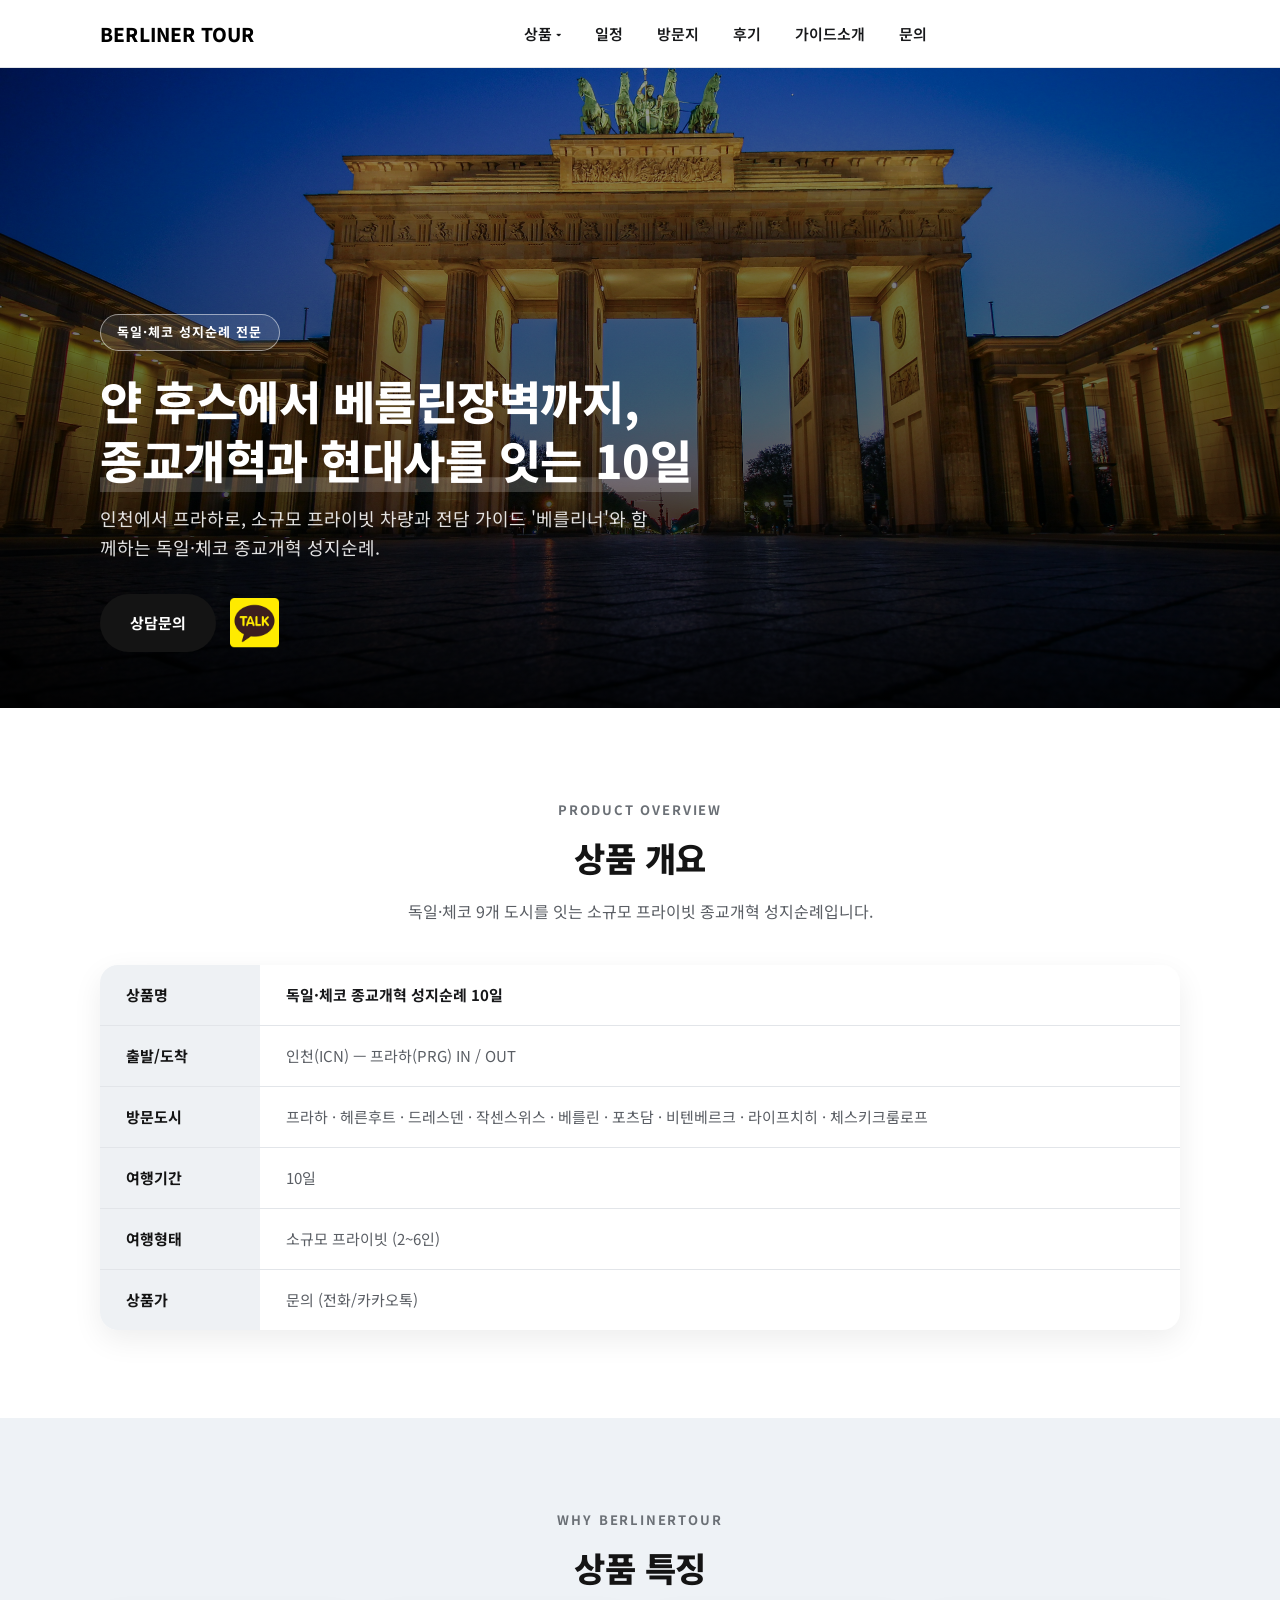
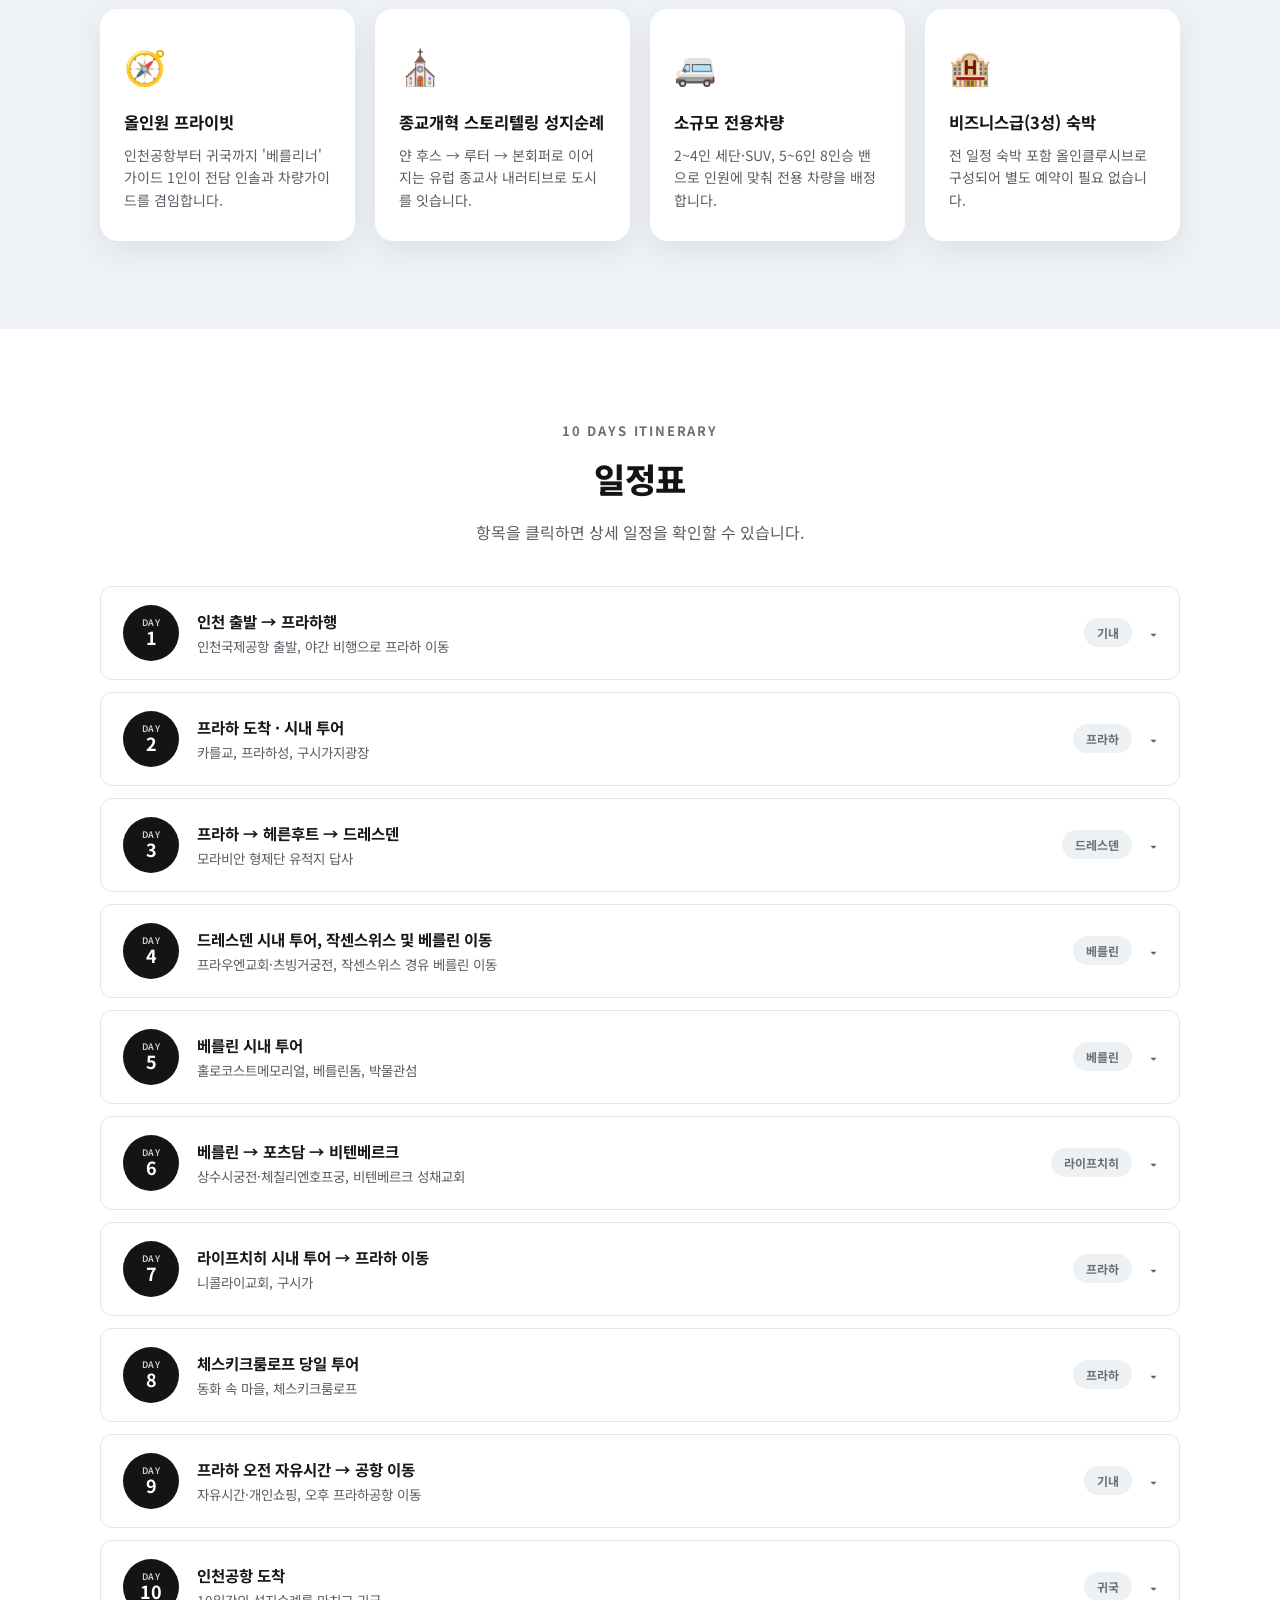
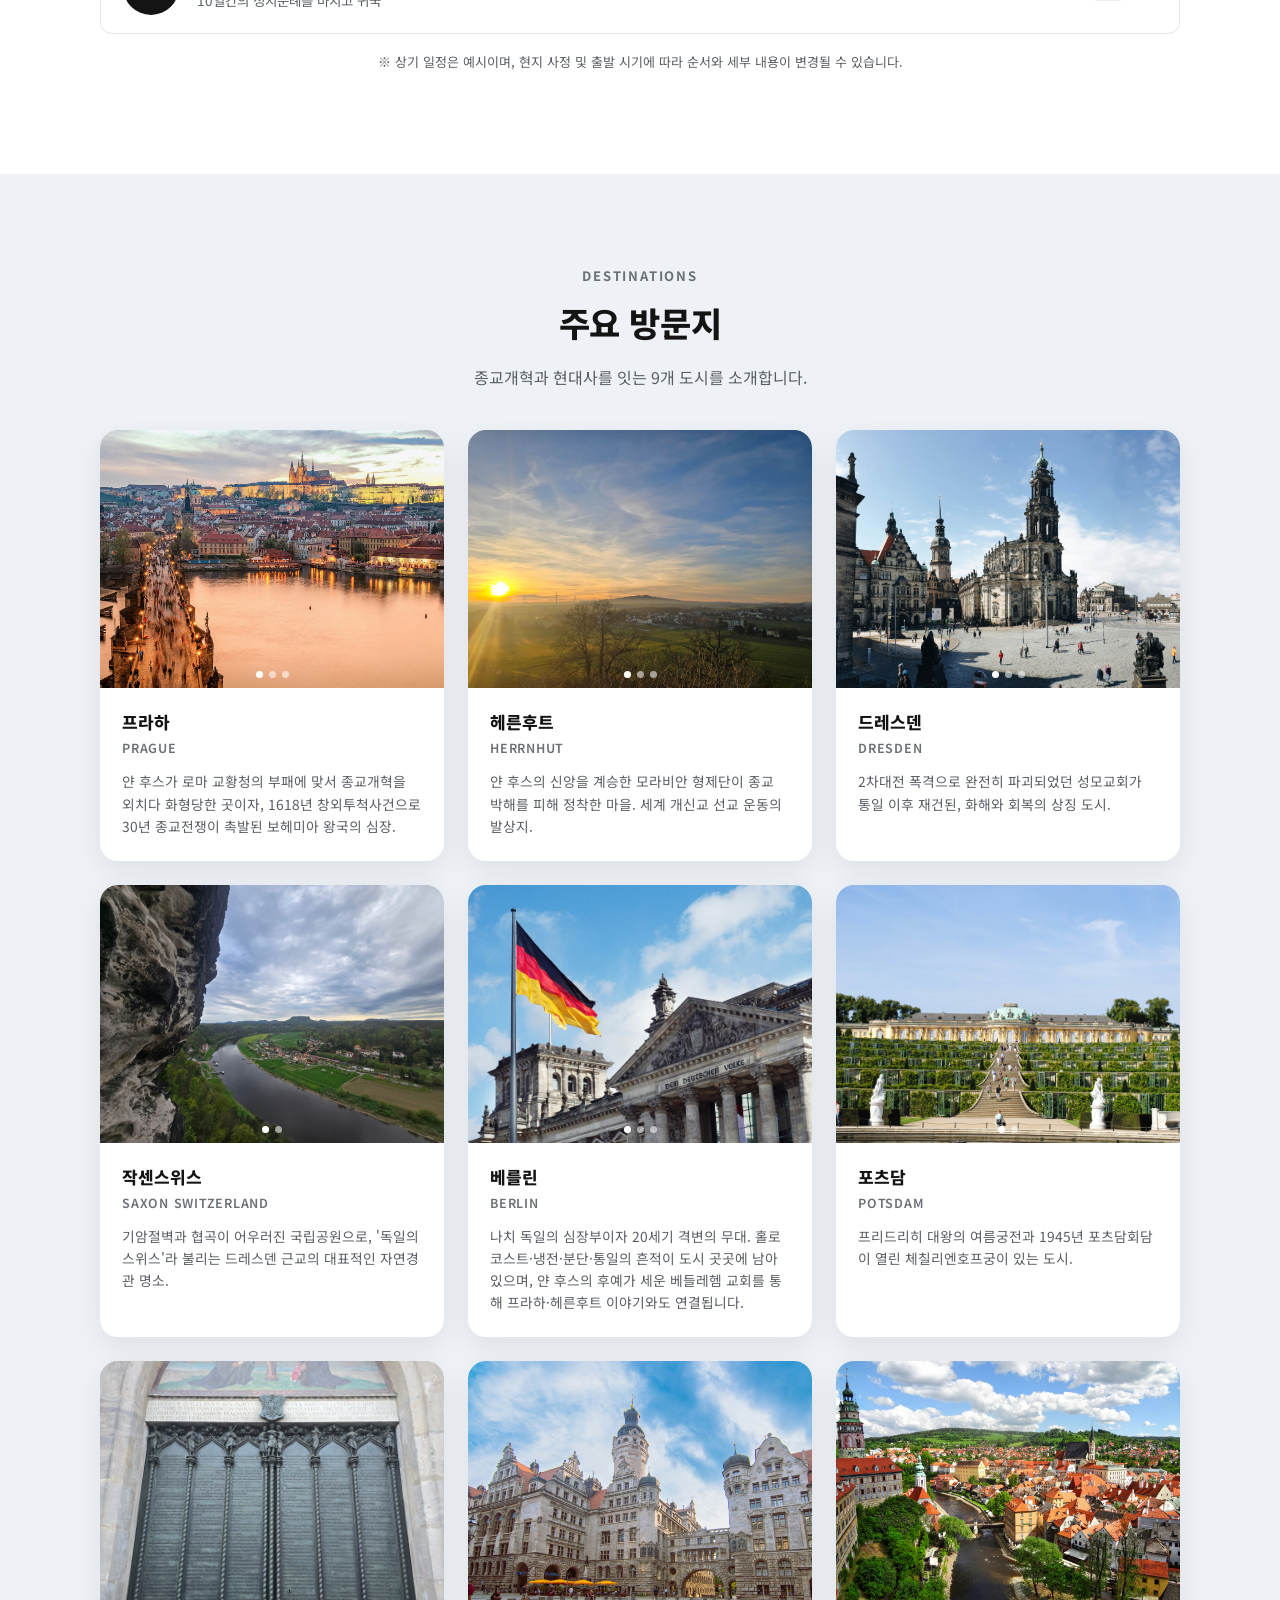
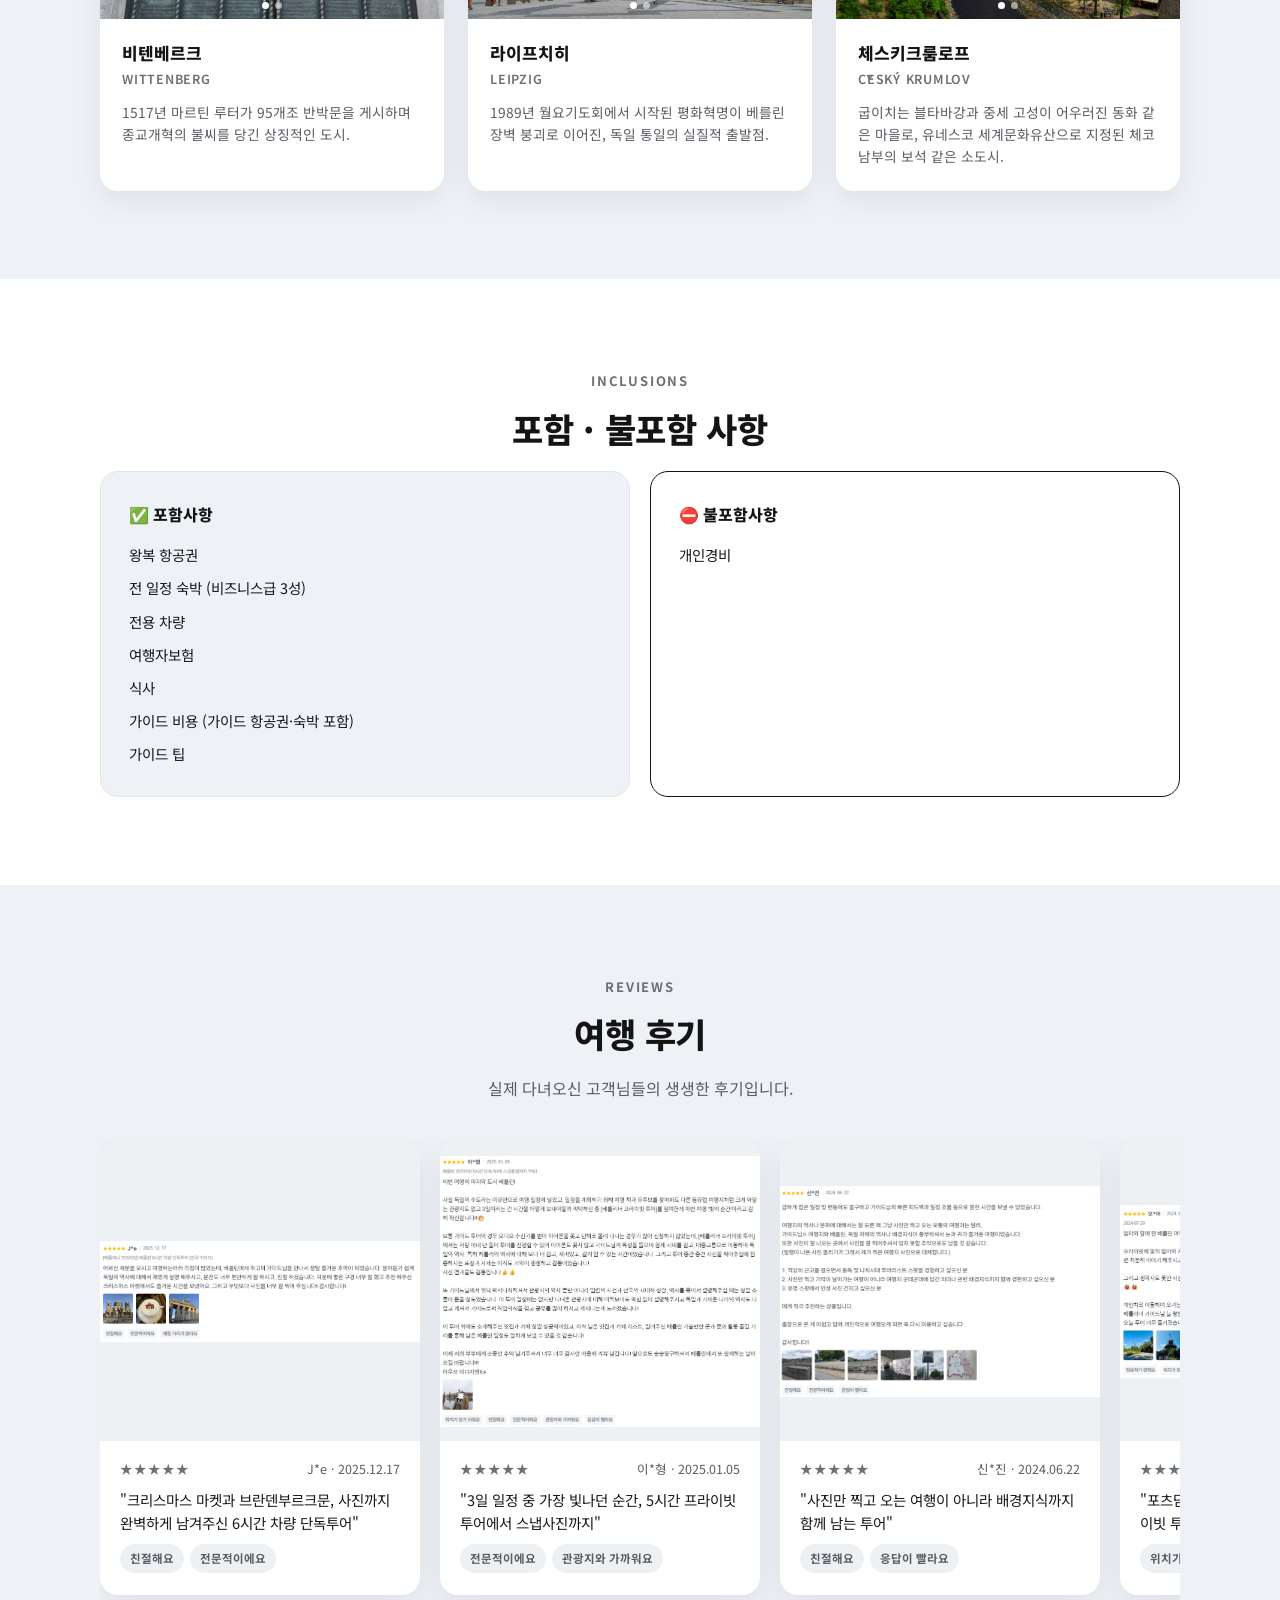
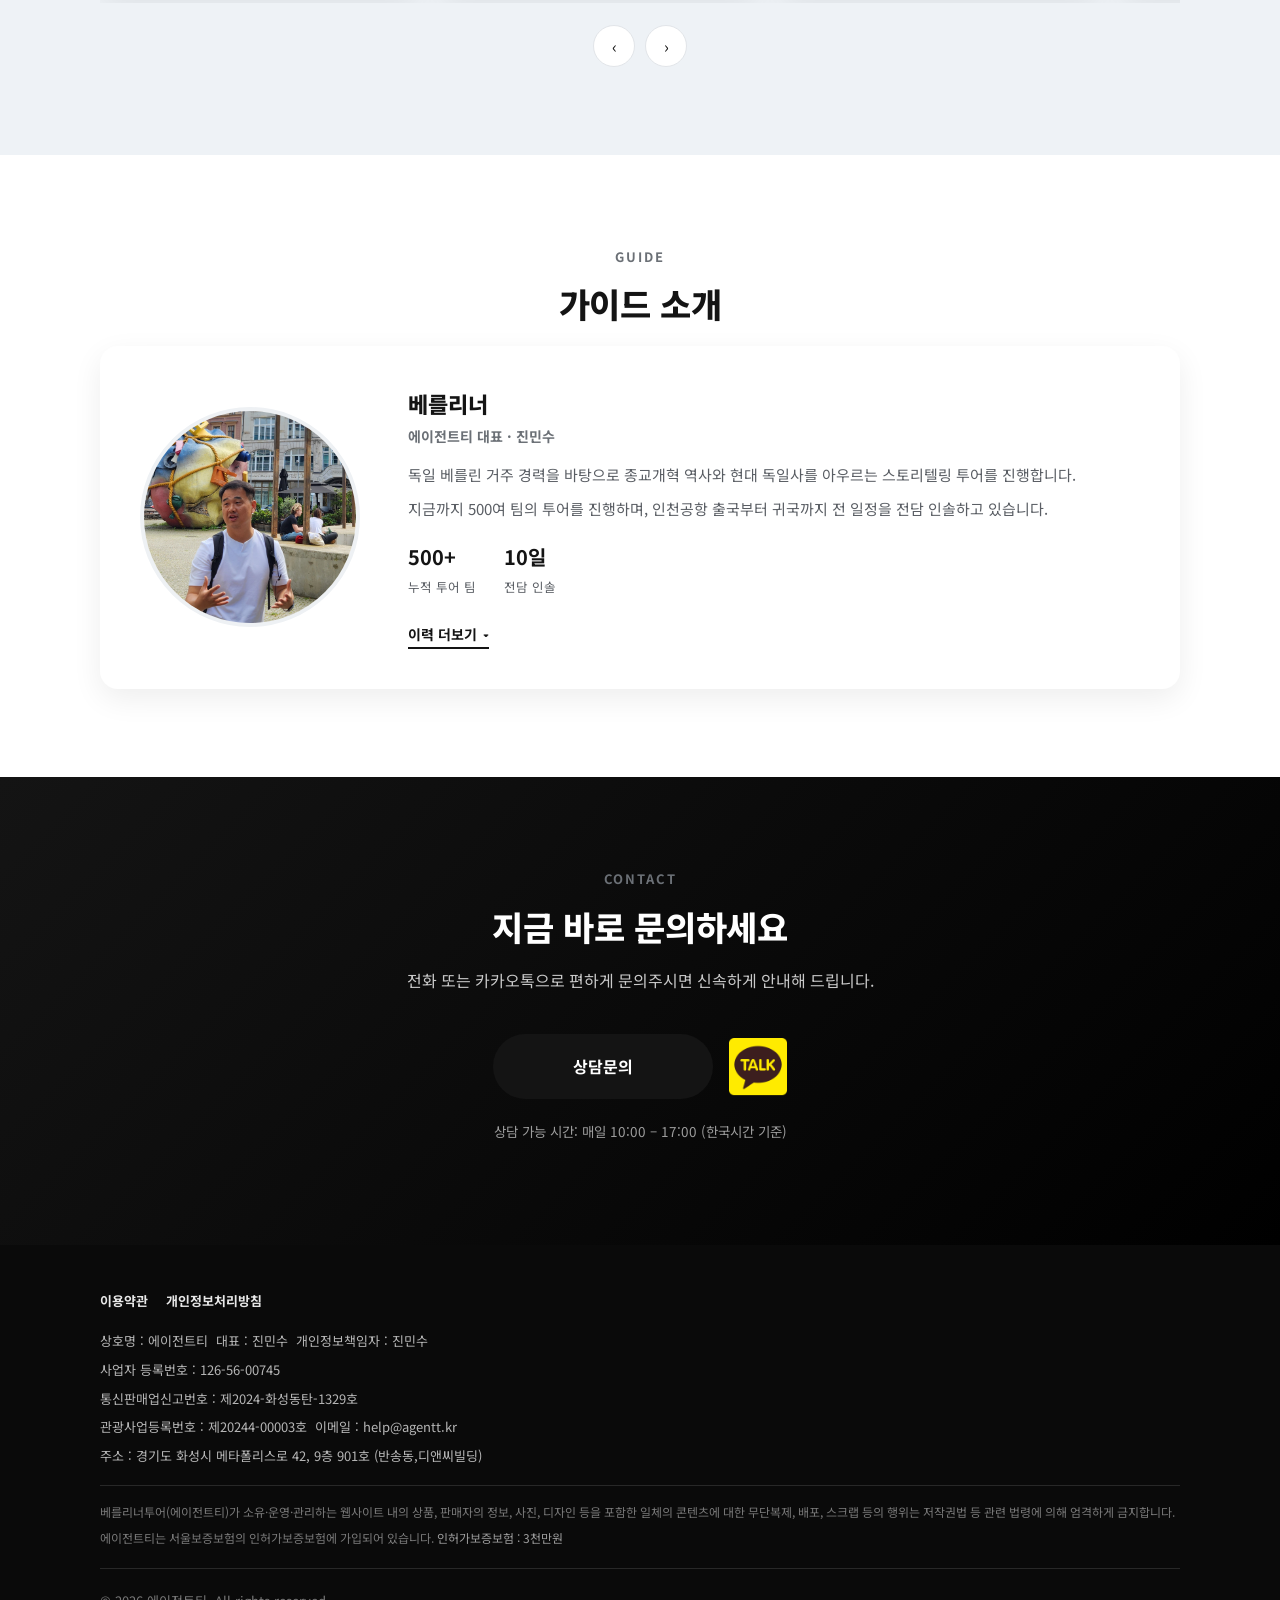
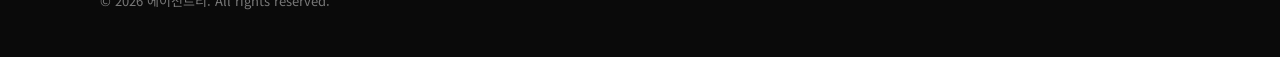
==== products/germany-czech/index.html @ 4fa42f36 "포함/불포함사항, 이력 더보기 목록의 '—' 기호 제거 리스트 항목 앞에 붙던 대시(—) 마커를 삭제해 더 깔끔하게 정리. CSS 캐시버스팅 버전도 갱신.  Co-Authored-" ====
<!DOCTYPE html>
<html lang="ko">
<head>
<meta charset="UTF-8">
<meta name="viewport" content="width=device-width, initial-scale=1.0">
<title>베를리너투어 | 독일·체코 종교개혁 성지순례 10일</title>
<meta name="description" content="얀 후스에서 베를린장벽까지, 종교개혁과 현대사를 잇는 10일. 프라하·헤른후트·드레스덴·베를린·포츠담·비텐베르크·라이프치히를 도는 소규모 프라이빗 성지순례, 베를리너투어.">
<link rel="canonical" href="https://berlinertour.pages.dev/products/germany-czech/">

<meta property="og:type" content="website">
<meta property="og:title" content="베를리너투어 | 독일·체코 종교개혁 성지순례 10일">
<meta property="og:description" content="얀 후스에서 베를린장벽까지, 종교개혁과 현대사를 잇는 10일. 소규모 프라이빗 성지순례 베를리너투어.">
<meta property="og:image" content="/images/og-image.jpg">
<meta property="og:locale" content="ko_KR">

<link rel="preconnect" href="https://fonts.googleapis.com">
<link rel="preconnect" href="https://fonts.gstatic.com" crossorigin>
<link href="https://fonts.googleapis.com/css2?family=Noto+Sans+KR:wght@400;500;600;700;800&display=swap" rel="stylesheet">
<link rel="stylesheet" href="/assets/css/style.css?v=202609140514">
</head>
<body>

<!-- ============================== HEADER / GNB ============================== -->
<header class="site-header">
  <nav class="nav">
    <a href="#top" class="nav-logo">BERLINER TOUR</a>

    <ul class="nav-menu">
      <li class="nav-item has-dropdown">
        <a href="#overview" class="nav-link nav-link--dropdown">상품 <span class="caret">▾</span></a>
        <ul class="nav-dropdown" data-products-dropdown>
          <li>
            <a href="/products/germany-czech/" class="nav-dropdown-link">
              <span>독일·체코 성지순례</span><span class="status">판매중</span>
            </a>
          </li>
        </ul>
      </li>
      <li class="nav-item"><a href="#itinerary" class="nav-link">일정</a></li>
      <li class="nav-item"><a href="#destinations" class="nav-link">방문지</a></li>
      <li class="nav-item"><a href="#reviews" class="nav-link">후기</a></li>
      <li class="nav-item"><a href="#guide" class="nav-link">가이드소개</a></li>
      <li class="nav-item"><a href="#contact" class="nav-link">문의</a></li>
    </ul>

    <button class="nav-toggle" aria-label="메뉴 열기" aria-expanded="false">
      <span></span><span></span><span></span>
    </button>
  </nav>
</header>

<!-- ============================== HERO ============================== -->
<section class="hero" id="top">
  <div class="hero-slides">
    <div class="hero-slide is-active" style="background-image:url('/images/hero/1.jpg')"></div>
    <div class="hero-slide" style="background-image:url('/images/hero/2.jpg')"></div>
  </div>
  <div class="hero-content">
    <span class="hero-badge">독일·체코 성지순례 전문</span>
    <h1 class="hero-title">얀 후스에서 베를린장벽까지,<br><em>종교개혁과 현대사를 잇는 10일</em></h1>
    <p class="hero-sub">인천에서 프라하로, 소규모 프라이빗 차량과 전담 가이드 '베를리너'와 함께하는 독일·체코 종교개혁 성지순례.</p>
    <div class="cta-row">
      <a href="tel:01082004994" class="btn btn--primary">상담문의</a>
      <a href="https://open.kakao.com/o/sonpDsNi" target="_blank" rel="noopener" class="kakao-btn-link">
        <img src="/images/buttons/kakao.png" alt="카카오톡 상담하기" class="kakao-btn-img">
      </a>
    </div>
  </div>
</section>

<!-- ============================== 상품 개요 ============================== -->
<section class="section" id="overview">
  <div class="container">
    <div class="section-head">
      <span class="section-eyebrow">Product Overview</span>
      <h2 class="section-title">상품 개요</h2>
      <p class="section-desc">독일·체코 9개 도시를 잇는 소규모 프라이빗 종교개혁 성지순례입니다.</p>
    </div>

    <table class="overview-table">
      <tr><th>상품명</th><td><strong>독일·체코 종교개혁 성지순례 10일</strong></td></tr>
      <tr><th>출발/도착</th><td>인천(ICN) — 프라하(PRG) IN / OUT</td></tr>
      <tr><th>방문도시</th><td>프라하 · 헤른후트 · 드레스덴 · 작센스위스 · 베를린 · 포츠담 · 비텐베르크 · 라이프치히 · 체스키크룸로프</td></tr>
      <tr><th>여행기간</th><td>10일</td></tr>
      <tr><th>여행형태</th><td>소규모 프라이빗 (2~6인)</td></tr>
      <tr><th>상품가</th><td>문의 (전화/카카오톡)</td></tr>
    </table>
  </div>
</section>

<!-- ============================== 상품 특징 ============================== -->
<section class="section section--alt">
  <div class="container">
    <div class="section-head">
      <span class="section-eyebrow">Why Berlinertour</span>
      <h2 class="section-title">상품 특징</h2>
    </div>

    <div class="feature-grid">
      <div class="feature-card">
        <div class="feature-icon">🧭</div>
        <h3 class="feature-title">올인원 프라이빗</h3>
        <p class="feature-text">인천공항부터 귀국까지 '베를리너' 가이드 1인이 전담 인솔과 차량가이드를 겸임합니다.</p>
      </div>
      <div class="feature-card">
        <div class="feature-icon">⛪</div>
        <h3 class="feature-title">종교개혁 스토리텔링 성지순례</h3>
        <p class="feature-text">얀 후스 → 루터 → 본회퍼로 이어지는 유럽 종교사 내러티브로 도시를 잇습니다.</p>
      </div>
      <div class="feature-card">
        <div class="feature-icon">🚐</div>
        <h3 class="feature-title">소규모 전용차량</h3>
        <p class="feature-text">2~4인 세단·SUV, 5~6인 8인승 밴으로 인원에 맞춰 전용 차량을 배정합니다.</p>
      </div>
      <div class="feature-card">
        <div class="feature-icon">🏨</div>
        <h3 class="feature-title">비즈니스급(3성) 숙박</h3>
        <p class="feature-text">전 일정 숙박 포함 올인클루시브로 구성되어 별도 예약이 필요 없습니다.</p>
      </div>
    </div>
  </div>
</section>

<!-- ============================== 일정표 ============================== -->
<section class="section" id="itinerary">
  <div class="container">
    <div class="section-head">
      <span class="section-eyebrow">10 Days Itinerary</span>
      <h2 class="section-title">일정표</h2>
      <p class="section-desc">항목을 클릭하면 상세 일정을 확인할 수 있습니다.</p>
    </div>

    <div class="itinerary-list">

      <div class="day-card">
        <button class="day-summary">
          <span class="day-num"><small>DAY</small><strong>1</strong></span>
          <span class="day-heading">
            <p class="day-route">인천 출발 → 프라하행</p>
            <p class="day-brief">인천국제공항 출발, 야간 비행으로 프라하 이동</p>
          </span>
          <span class="day-badge">기내</span>
          <span class="day-chevron">▾</span>
        </button>
        <div class="day-detail">
          <div class="day-detail-inner">
            <p>인천국제공항에서 출발하여 프라하(PRG)로 향합니다. 기내에서 첫날 밤을 보냅니다.</p>
            <div class="meta-row"><span>🛏 숙박: 기내</span></div>
          </div>
        </div>
      </div>

      <div class="day-card">
        <button class="day-summary">
          <span class="day-num"><small>DAY</small><strong>2</strong></span>
          <span class="day-heading">
            <p class="day-route">프라하 도착 · 시내 투어</p>
            <p class="day-brief">카를교, 프라하성, 구시가지광장</p>
          </span>
          <span class="day-badge">프라하</span>
          <span class="day-chevron">▾</span>
        </button>
        <div class="day-detail">
          <div class="day-detail-inner">
            <p>프라하 공항 도착 후 전용 차량으로 이동하며 얀 후스가 종교개혁을 외쳤던 보헤미아 왕국의 심장, 프라하를 둘러봅니다. 카를교와 프라하성, 구시가지광장을 도보로 답사합니다.</p>
            <div class="meta-row"><span>🛏 숙박: 프라하</span></div>
          </div>
        </div>
      </div>

      <div class="day-card">
        <button class="day-summary">
          <span class="day-num"><small>DAY</small><strong>3</strong></span>
          <span class="day-heading">
            <p class="day-route">프라하 → 헤른후트 → 드레스덴</p>
            <p class="day-brief">모라비안 형제단 유적지 답사</p>
          </span>
          <span class="day-badge">드레스덴</span>
          <span class="day-chevron">▾</span>
        </button>
        <div class="day-detail">
          <div class="day-detail-inner">
            <p>전용 차량으로 국경을 넘어 헤른후트로 이동합니다. 얀 후스의 신앙을 계승한 모라비안 형제단이 정착한 마을과 진젠도르프 저택, 모라비안 묘지를 둘러본 뒤 드레스덴으로 이동합니다.</p>
            <div class="meta-row"><span>🛏 숙박: 드레스덴</span></div>
          </div>
        </div>
      </div>

      <div class="day-card">
        <button class="day-summary">
          <span class="day-num"><small>DAY</small><strong>4</strong></span>
          <span class="day-heading">
            <p class="day-route">드레스덴 시내 투어, 작센스위스 및 베를린 이동</p>
            <p class="day-brief">프라우엔교회·츠빙거궁전, 작센스위스 경유 베를린 이동</p>
          </span>
          <span class="day-badge">베를린</span>
          <span class="day-chevron">▾</span>
        </button>
        <div class="day-detail">
          <div class="day-detail-inner">
            <p>2차대전 폭격으로 파괴되었다가 통일 이후 재건된 성모교회(프라우엔교회)를 중심으로, 화해와 회복의 상징 도시 드레스덴을 둘러봅니다. 츠빙거궁전과 브륄의 테라스도 함께 방문합니다. 작센스위스로 이동하여, 독일의 스위스를 관람합니다. 베를린으로 차량 이동합니다.</p>
            <div class="meta-row"><span>🛏 숙박: 베를린</span></div>
          </div>
        </div>
      </div>

      <div class="day-card">
        <button class="day-summary">
          <span class="day-num"><small>DAY</small><strong>5</strong></span>
          <span class="day-heading">
            <p class="day-route">베를린 시내 투어</p>
            <p class="day-brief">홀로코스트메모리얼, 베를린돔, 박물관섬</p>
          </span>
          <span class="day-badge">베를린</span>
          <span class="day-chevron">▾</span>
        </button>
        <div class="day-detail">
          <div class="day-detail-inner">
            <p>나치 독일의 심장부이자 20세기 격변의 무대였던 베를린을 심층 탐방합니다. 홀로코스트메모리얼, 베를린돔, 박물관섬을 방문하며, 얀 후스의 후예가 세운 베들레헴 교회를 통해 프라하·헤른후트 이야기와도 연결됩니다.</p>
            <div class="meta-row"><span>🛏 숙박: 베를린</span></div>
          </div>
        </div>
      </div>

      <div class="day-card">
        <button class="day-summary">
          <span class="day-num"><small>DAY</small><strong>6</strong></span>
          <span class="day-heading">
            <p class="day-route">베를린 → 포츠담 → 비텐베르크</p>
            <p class="day-brief">상수시궁전·체칠리엔호프궁, 비텐베르크 성채교회</p>
          </span>
          <span class="day-badge">라이프치히</span>
          <span class="day-chevron">▾</span>
        </button>
        <div class="day-detail">
          <div class="day-detail-inner">
            <p>프리드리히 대왕의 여름궁전 상수시궁전과, 1945년 포츠담회담이 열린 체칠리엔호프궁을 방문, 1517년 마르틴 루터가 95개조 반박문을 게시하며 종교개혁의 불씨를 당긴 비텐베르크의 성채교회와 루터의 집을 방문한 뒤 라이프치히로 이동합니다.</p>
            <div class="meta-row"><span>🛏 숙박: 라이프치히</span></div>
          </div>
        </div>
      </div>

      <div class="day-card">
        <button class="day-summary">
          <span class="day-num"><small>DAY</small><strong>7</strong></span>
          <span class="day-heading">
            <p class="day-route">라이프치히 시내 투어 → 프라하 이동</p>
            <p class="day-brief">니콜라이교회, 구시가</p>
          </span>
          <span class="day-badge">프라하</span>
          <span class="day-chevron">▾</span>
        </button>
        <div class="day-detail">
          <div class="day-detail-inner">
            <p>1989년 월요기도회에서 시작된 평화혁명이 베를린장벽 붕괴로 이어진 독일 통일의 실질적 출발점, 니콜라이교회와 라이프치히 구시가를 둘러본 뒤 프라하로 이동합니다.</p>
            <div class="meta-row"><span>🛏 숙박: 프라하</span></div>
          </div>
        </div>
      </div>

      <div class="day-card">
        <button class="day-summary">
          <span class="day-num"><small>DAY</small><strong>8</strong></span>
          <span class="day-heading">
            <p class="day-route">체스키크룸로프 당일 투어</p>
            <p class="day-brief">동화 속 마을, 체스키크룸로프</p>
          </span>
          <span class="day-badge">프라하</span>
          <span class="day-chevron">▾</span>
        </button>
        <div class="day-detail">
          <div class="day-detail-inner">
            <p>동화 속 마을, 체코의 체스키크룸로프 당일 투어를 합니다.</p>
            <div class="meta-row"><span>🛏 숙박: 프라하</span></div>
          </div>
        </div>
      </div>

      <div class="day-card">
        <button class="day-summary">
          <span class="day-num"><small>DAY</small><strong>9</strong></span>
          <span class="day-heading">
            <p class="day-route">프라하 오전 자유시간 → 공항 이동</p>
            <p class="day-brief">자유시간·개인쇼핑, 오후 프라하공항 이동</p>
          </span>
          <span class="day-badge">기내</span>
          <span class="day-chevron">▾</span>
        </button>
        <div class="day-detail">
          <div class="day-detail-inner">
            <p>오전 프라하 시내에서 자유시간 및 개인쇼핑, 멋스러운 시내에서 커피타임을 갖습니다. 오후에 프라하공항으로 이동합니다.</p>
            <div class="meta-row"><span>🛏 숙박: 기내</span></div>
          </div>
        </div>
      </div>

      <div class="day-card">
        <button class="day-summary">
          <span class="day-num"><small>DAY</small><strong>10</strong></span>
          <span class="day-heading">
            <p class="day-route">인천공항 도착</p>
            <p class="day-brief">10일간의 성지순례를 마치고 귀국</p>
          </span>
          <span class="day-badge">귀국</span>
          <span class="day-chevron">▾</span>
        </button>
        <div class="day-detail">
          <div class="day-detail-inner">
            <p>인천국제공항에 도착하며 10일간의 독일·체코 종교개혁 성지순례를 마칩니다.</p>
            <div class="meta-row"><span>🛏 숙박: -</span></div>
          </div>
        </div>
      </div>

    </div>
    <p style="text-align:center;color:var(--color-ink-soft);font-size:13px;margin-top:18px;">
      ※ 상기 일정은 예시이며, 현지 사정 및 출발 시기에 따라 순서와 세부 내용이 변경될 수 있습니다.
    </p>
  </div>
</section>

<!-- ============================== 주요 방문지 ============================== -->
<section class="section section--alt" id="destinations">
  <div class="container">
    <div class="section-head">
      <span class="section-eyebrow">Destinations</span>
      <h2 class="section-title">주요 방문지</h2>
      <p class="section-desc">종교개혁과 현대사를 잇는 9개 도시를 소개합니다.</p>
    </div>

    <div class="dest-grid">

      <div class="dest-card">
        <div class="dest-media">
          <img src="/images/destinations/prague/1.jpg" alt="프라하 1" class="is-active">
          <img src="/images/destinations/prague/2.jpg" alt="프라하 2">
          <img src="/images/destinations/prague/3.jpg" alt="프라하 3">
          <div class="dest-thumbs">
            <button class="dest-thumb-dot is-active"></button>
            <button class="dest-thumb-dot"></button>
            <button class="dest-thumb-dot"></button>
          </div>
        </div>
        <div class="dest-body">
          <h3 class="dest-name">프라하</h3>
          <p class="dest-name-en">Prague</p>
          <p class="dest-desc">얀 후스가 로마 교황청의 부패에 맞서 종교개혁을 외치다 화형당한 곳이자, 1618년 창외투척사건으로 30년 종교전쟁이 촉발된 보헤미아 왕국의 심장.</p>
        </div>
      </div>

      <div class="dest-card">
        <div class="dest-media">
          <img src="/images/destinations/herrnhut/1.jpg" alt="헤른후트 1" class="is-active">
          <img src="/images/destinations/herrnhut/2.jpg" alt="헤른후트 2">
          <img src="/images/destinations/herrnhut/3.jpg" alt="헤른후트 3">
          <div class="dest-thumbs">
            <button class="dest-thumb-dot is-active"></button>
            <button class="dest-thumb-dot"></button>
            <button class="dest-thumb-dot"></button>
          </div>
        </div>
        <div class="dest-body">
          <h3 class="dest-name">헤른후트</h3>
          <p class="dest-name-en">Herrnhut</p>
          <p class="dest-desc">얀 후스의 신앙을 계승한 모라비안 형제단이 종교 박해를 피해 정착한 마을. 세계 개신교 선교 운동의 발상지.</p>
        </div>
      </div>

      <div class="dest-card">
        <div class="dest-media">
          <img src="/images/destinations/dresden/1.jpg" alt="드레스덴 1" class="is-active">
          <img src="/images/destinations/dresden/2.jpg" alt="드레스덴 2">
          <img src="/images/destinations/dresden/3.jpg" alt="드레스덴 3">
          <div class="dest-thumbs">
            <button class="dest-thumb-dot is-active"></button>
            <button class="dest-thumb-dot"></button>
            <button class="dest-thumb-dot"></button>
          </div>
        </div>
        <div class="dest-body">
          <h3 class="dest-name">드레스덴</h3>
          <p class="dest-name-en">Dresden</p>
          <p class="dest-desc">2차대전 폭격으로 완전히 파괴되었던 성모교회가 통일 이후 재건된, 화해와 회복의 상징 도시.</p>
        </div>
      </div>

      <div class="dest-card">
        <div class="dest-media">
          <img src="/images/destinations/saxon-switzerland/1.jpg" alt="작센스위스 1" class="is-active">
          <img src="/images/destinations/saxon-switzerland/2.jpg" alt="작센스위스 2">
          <div class="dest-thumbs">
            <button class="dest-thumb-dot is-active"></button>
            <button class="dest-thumb-dot"></button>
          </div>
        </div>
        <div class="dest-body">
          <h3 class="dest-name">작센스위스</h3>
          <p class="dest-name-en">Saxon Switzerland</p>
          <p class="dest-desc">기암절벽과 협곡이 어우러진 국립공원으로, '독일의 스위스'라 불리는 드레스덴 근교의 대표적인 자연경관 명소.</p>
        </div>
      </div>

      <div class="dest-card">
        <div class="dest-media">
          <img src="/images/destinations/berlin/1.jpg" alt="베를린 1" class="is-active">
          <img src="/images/destinations/berlin/2.jpg" alt="베를린 2">
          <img src="/images/destinations/berlin/3.jpg" alt="베를린 3">
          <div class="dest-thumbs">
            <button class="dest-thumb-dot is-active"></button>
            <button class="dest-thumb-dot"></button>
            <button class="dest-thumb-dot"></button>
          </div>
        </div>
        <div class="dest-body">
          <h3 class="dest-name">베를린</h3>
          <p class="dest-name-en">Berlin</p>
          <p class="dest-desc">나치 독일의 심장부이자 20세기 격변의 무대. 홀로코스트·냉전·분단·통일의 흔적이 도시 곳곳에 남아 있으며, 얀 후스의 후예가 세운 베들레헴 교회를 통해 프라하·헤른후트 이야기와도 연결됩니다.</p>
        </div>
      </div>

      <div class="dest-card">
        <div class="dest-media">
          <img src="/images/destinations/potsdam/1.jpg" alt="포츠담 1" class="is-active">
          <img src="/images/destinations/potsdam/2.jpg" alt="포츠담 2">
          <div class="dest-thumbs">
            <button class="dest-thumb-dot is-active"></button>
            <button class="dest-thumb-dot"></button>
          </div>
        </div>
        <div class="dest-body">
          <h3 class="dest-name">포츠담</h3>
          <p class="dest-name-en">Potsdam</p>
          <p class="dest-desc">프리드리히 대왕의 여름궁전과 1945년 포츠담회담이 열린 체칠리엔호프궁이 있는 도시.</p>
        </div>
      </div>

      <div class="dest-card">
        <div class="dest-media">
          <img src="/images/destinations/wittenberg/1.jpg" alt="비텐베르크 1" class="is-active">
          <img src="/images/destinations/wittenberg/2.jpg" alt="비텐베르크 2">
          <div class="dest-thumbs">
            <button class="dest-thumb-dot is-active"></button>
            <button class="dest-thumb-dot"></button>
          </div>
        </div>
        <div class="dest-body">
          <h3 class="dest-name">비텐베르크</h3>
          <p class="dest-name-en">Wittenberg</p>
          <p class="dest-desc">1517년 마르틴 루터가 95개조 반박문을 게시하며 종교개혁의 불씨를 당긴 상징적인 도시.</p>
        </div>
      </div>

      <div class="dest-card">
        <div class="dest-media">
          <img src="/images/destinations/leipzig/1.jpg" alt="라이프치히 1" class="is-active">
          <img src="/images/destinations/leipzig/2.jpg" alt="라이프치히 2">
          <div class="dest-thumbs">
            <button class="dest-thumb-dot is-active"></button>
            <button class="dest-thumb-dot"></button>
          </div>
        </div>
        <div class="dest-body">
          <h3 class="dest-name">라이프치히</h3>
          <p class="dest-name-en">Leipzig</p>
          <p class="dest-desc">1989년 월요기도회에서 시작된 평화혁명이 베를린장벽 붕괴로 이어진, 독일 통일의 실질적 출발점.</p>
        </div>
      </div>

      <div class="dest-card">
        <div class="dest-media">
          <img src="/images/destinations/cesky-krumlov/1.jpg" alt="체스키크룸로프 1" class="is-active">
          <img src="/images/destinations/cesky-krumlov/2.jpg" alt="체스키크룸로프 2">
          <div class="dest-thumbs">
            <button class="dest-thumb-dot is-active"></button>
            <button class="dest-thumb-dot"></button>
          </div>
        </div>
        <div class="dest-body">
          <h3 class="dest-name">체스키크룸로프</h3>
          <p class="dest-name-en">Český Krumlov</p>
          <p class="dest-desc">굽이치는 블타바강과 중세 고성이 어우러진 동화 같은 마을로, 유네스코 세계문화유산으로 지정된 체코 남부의 보석 같은 소도시.</p>
        </div>
      </div>

    </div>
  </div>
</section>

<!-- ============================== 포함/불포함사항 ============================== -->
<section class="section">
  <div class="container">
    <div class="section-head">
      <span class="section-eyebrow">Inclusions</span>
      <h2 class="section-title">포함 · 불포함 사항</h2>
    </div>

    <div class="include-grid">
      <div class="include-card include-card--yes">
        <p class="include-card-title">✅ 포함사항</p>
        <ul>
          <li>왕복 항공권</li>
          <li>전 일정 숙박 (비즈니스급 3성)</li>
          <li>전용 차량</li>
          <li>여행자보험</li>
          <li>식사</li>
          <li>가이드 비용 (가이드 항공권·숙박 포함)</li>
          <li>가이드 팁</li>
        </ul>
      </div>
      <div class="include-card include-card--no">
        <p class="include-card-title">⛔ 불포함사항</p>
        <ul>
          <li>개인경비</li>
        </ul>
      </div>
    </div>
  </div>
</section>

<!-- ============================== 여행 후기 ============================== -->
<section class="section section--alt" id="reviews">
  <div class="container">
    <div class="section-head">
      <span class="section-eyebrow">Reviews</span>
      <h2 class="section-title">여행 후기</h2>
      <p class="section-desc">실제 다녀오신 고객님들의 생생한 후기입니다.</p>
    </div>

    <div class="review-slider-wrap">
      <div class="review-track">

        <article class="review-card">
          <div class="review-media"><img src="/images/reviews/1.jpg" alt="후기 사진 1"></div>
          <div class="review-body">
            <div class="review-meta"><span class="review-stars">★★★★★</span><span>J*e · 2025.12.17</span></div>
            <p class="review-quote">"크리스마스 마켓과 브란덴부르크문, 사진까지 완벽하게 남겨주신 6시간 차량 단독투어"</p>
            <div class="review-tags"><span class="review-tag">친절해요</span><span class="review-tag">전문적이에요</span></div>
          </div>
        </article>

        <article class="review-card">
          <div class="review-media"><img src="/images/reviews/2.jpg" alt="후기 사진 2"></div>
          <div class="review-body">
            <div class="review-meta"><span class="review-stars">★★★★★</span><span>이*형 · 2025.01.05</span></div>
            <p class="review-quote">"3일 일정 중 가장 빛나던 순간, 5시간 프라이빗 투어에서 스냅사진까지"</p>
            <div class="review-tags"><span class="review-tag">전문적이에요</span><span class="review-tag">관광지와 가까워요</span></div>
          </div>
        </article>

        <article class="review-card">
          <div class="review-media"><img src="/images/reviews/3.jpg" alt="후기 사진 3"></div>
          <div class="review-body">
            <div class="review-meta"><span class="review-stars">★★★★★</span><span>신*진 · 2024.06.22</span></div>
            <p class="review-quote">"사진만 찍고 오는 여행이 아니라 배경지식까지 함께 남는 투어"</p>
            <div class="review-tags"><span class="review-tag">친절해요</span><span class="review-tag">응답이 빨라요</span></div>
          </div>
        </article>

        <article class="review-card">
          <div class="review-media"><img src="/images/reviews/4.jpg" alt="후기 사진 4"></div>
          <div class="review-body">
            <div class="review-meta"><span class="review-stars">★★★★★</span><span>오*아 · 2024.07.30</span></div>
            <p class="review-quote">"포츠담 상수시궁전, 엄마와 함께한 편안한 프라이빗 투어"</p>
            <div class="review-tags"><span class="review-tag">위치가 찾기 쉬워요</span><span class="review-tag">전문적이에요</span></div>
          </div>
        </article>

        <article class="review-card">
          <div class="review-media"><img src="/images/reviews/5.jpg" alt="후기 사진 5"></div>
          <div class="review-body">
            <div class="review-meta"><span class="review-stars">★★★★★</span><span>지*희 · 2025.02.27</span></div>
            <p class="review-quote">"아이와 함께한 가족여행, 세심한 배려에 감동"</p>
            <div class="review-tags"><span class="review-tag">친절해요</span><span class="review-tag">응답이 빨라요</span></div>
          </div>
        </article>

        <article class="review-card">
          <div class="review-media"><img src="/images/reviews/6.jpg" alt="후기 사진 6"></div>
          <div class="review-body">
            <div class="review-meta"><span class="review-stars">★★★★★</span><span>이*훈 · 2025.02.26</span></div>
            <p class="review-quote">"근현대사에 관심 많은 분들께 강력 추천, 비 오는 날도 끝까지"</p>
            <div class="review-tags"><span class="review-tag">관리가 잘 되어 있어요</span><span class="review-tag">방문하기 편해요</span></div>
          </div>
        </article>

        <article class="review-card">
          <div class="review-media"><img src="/images/reviews/7.jpg" alt="후기 사진 7"></div>
          <div class="review-body">
            <div class="review-meta"><span class="review-stars">★★★★★</span><span>박*영 · 2025.01.03</span></div>
            <p class="review-quote">"크리스마스 연휴, 역사 속 베를린을 A-Z로 경험한 투어"</p>
            <div class="review-tags"><span class="review-tag">전문적이에요</span><span class="review-tag">친절해요</span></div>
          </div>
        </article>

        <article class="review-card">
          <div class="review-media"><img src="/images/reviews/8.jpg" alt="후기 사진 8"></div>
          <div class="review-body">
            <div class="review-meta"><span class="review-stars">★★★★★</span><span>강*선 · 2024.06.30</span></div>
            <p class="review-quote">"800km 순례를 마치고 만난 딸과의 특별한 베를린 투어"</p>
            <div class="review-tags"><span class="review-tag">관광지와 가까워요</span><span class="review-tag">전문적이에요</span></div>
          </div>
        </article>

      </div>

      <div class="review-controls">
        <button data-review-prev aria-label="이전 후기">‹</button>
        <button data-review-next aria-label="다음 후기">›</button>
      </div>
    </div>

  </div>
</section>

<!-- ============================== 가이드 소개 ============================== -->
<section class="section" id="guide">
  <div class="container">
    <div class="section-head">
      <span class="section-eyebrow">Guide</span>
      <h2 class="section-title">가이드 소개</h2>
    </div>

    <div class="guide-block">
      <div class="guide-photo">
        <img src="/images/guide/1.jpg" alt="가이드 베를리너 프로필 사진">
      </div>
      <div>
        <h3 class="guide-name">베를리너</h3>
        <p class="guide-role">에이전트티 대표 · 진민수</p>
        <p class="guide-bio">독일 베를린 거주 경력을 바탕으로 종교개혁 역사와 현대 독일사를 아우르는 스토리텔링 투어를 진행합니다.</p>
        <p class="guide-bio">지금까지 500여 팀의 투어를 진행하며, 인천공항 출국부터 귀국까지 전 일정을 전담 인솔하고 있습니다.</p>
        <div class="guide-stats">
          <div class="guide-stat"><strong>500+</strong><span>누적 투어 팀</span></div>
          <div class="guide-stat"><strong>10일</strong><span>전담 인솔</span></div>
        </div>

        <div class="guide-more">
          <button class="guide-more-toggle" aria-expanded="false">
            <span>이력 더보기</span>
            <span class="guide-more-chevron">▾</span>
          </button>
          <div class="guide-more-detail">
            <div class="guide-more-detail-inner">
              <div class="guide-more-group">
                <h4>경력</h4>
                <ul>
                  <li>롯데관광·노랑풍선·인터파크투어 마케팅 10년</li>
                  <li>스타트업 CMO 10년~</li>
                  <li>독일 베를린 해외법인장 4년</li>
                </ul>
              </div>
              <div class="guide-more-group">
                <h4>수상이력</h4>
                <ul>
                  <li>2021년 국토교통부장관상 표창수상 (제38377호)</li>
                </ul>
              </div>
              <div class="guide-more-group">
                <h4>정부사업참여이력</h4>
                <ul>
                  <li>2019년 산업자원부, 규제샌드박스 실증특례사업 총괄책임자 (경기도)</li>
                  <li>2020년 국토교통부, 스마트시티 실증사업 총괄책임자 (세종시)</li>
                  <li>2025년 한국관광공사, 에이전트티 16회 초기관광벤처 선정</li>
                </ul>
              </div>
              <div class="guide-more-group">
                <h4>기타</h4>
                <ul>
                  <li>2026년 전주대 창업강의, 진안관광협의회 창업강의 외 다수</li>
                </ul>
              </div>
            </div>
          </div>
        </div>
      </div>
    </div>
  </div>
</section>

<!-- ============================== 문의하기 ============================== -->
<section class="section contact-section" id="contact">
  <div class="container">
    <span class="section-eyebrow">Contact</span>
    <h2 class="section-title">지금 바로 문의하세요</h2>
    <p class="section-desc">전화 또는 카카오톡으로 편하게 문의주시면 신속하게 안내해 드립니다.</p>
    <div class="contact-cta-row">
      <a href="tel:01082004994" class="btn btn--primary">상담문의</a>
      <a href="https://open.kakao.com/o/sonpDsNi" target="_blank" rel="noopener" class="kakao-btn-link">
        <img src="/images/buttons/kakao.png" alt="카카오톡 상담하기" class="kakao-btn-img">
      </a>
    </div>
    <p class="contact-note">상담 가능 시간: 매일 10:00 – 17:00 (한국시간 기준)</p>
  </div>
</section>

<!-- ============================== FOOTER ============================== -->
<footer class="site-footer">
  <div class="container">
    <div class="footer-links">
      <a href="/terms.html">이용약관</a>
      <a href="/privacy.html">개인정보처리방침</a>
    </div>
    <div class="footer-info">
      <p>상호명 : 에이전트티&nbsp;&nbsp;대표 : 진민수&nbsp;&nbsp;개인정보책임자 : 진민수</p>
      <p>사업자 등록번호 : 126-56-00745</p>
      <p>통신판매업신고번호 : 제2024-화성동탄-1329호</p>
      <p>관광사업등록번호 : 제20244-00003호&nbsp;&nbsp;이메일 : help@agentt.kr</p>
      <p>주소 : 경기도 화성시 메타폴리스로 42, 9층 901호 (반송동,디앤씨빌딩)</p>
    </div>
    <div class="footer-legal">
      <p>베를리너투어(에이전트티)가 소유·운영·관리하는 웹사이트 내의 상품, 판매자의 정보, 사진, 디자인 등을 포함한 일체의 콘텐츠에 대한 무단복제, 배포, 스크랩 등의 행위는 저작권법 등 관련 법령에 의해 엄격하게 금지합니다.</p>
      <p>에이전트티는 서울보증보험의 인허가보증보험에 가입되어 있습니다. <em>인허가보증보험 : 3천만원</em></p>
    </div>
    <p class="footer-copy">© 2026 에이전트티. All rights reserved.</p>
  </div>
</footer>

<!-- ============================== 모바일 하단 고정 CTA ============================== -->
<div class="mobile-fab">
  <a href="tel:01082004994" class="btn btn--primary">상담문의</a>
  <a href="https://open.kakao.com/o/sonpDsNi" target="_blank" rel="noopener" class="kakao-btn-link kakao-btn-link--fab">
    <img src="/images/buttons/kakao.png" alt="카카오톡 상담하기" class="kakao-btn-img">
  </a>
</div>

<script src="/assets/js/main.js?v=202609140514"></script>
</body>
</html>
---- assets/css/style.css ----
/* ==========================================================================
   베를리너투어 — 원페이지 상품 사이트
   ========================================================================== */

:root {
  --color-black: #141414;
  --color-black-deep: #000000;
  --color-accent: #6b7076;
  --color-accent-light: #ffffff;
  --color-bg: #ffffff;
  --color-surface-alt: #eef2f6;
  --color-paper: #ffffff;
  --color-ink: #17181a;
  --color-ink-soft: #5a5e64;
  --color-line: #e2e5e9;
  --color-tag-bg: #eef1f4;
  --radius-lg: 18px;
  --radius-md: 12px;
  --radius-sm: 8px;
  --shadow-card: 0 10px 30px rgba(20, 20, 20, 0.07);
  --shadow-card-hover: 0 16px 40px rgba(20, 20, 20, 0.13);
  --max-width: 1120px;
  --header-h: 68px;
}

* { box-sizing: border-box; }

html {
  scroll-behavior: smooth;
  scroll-padding-top: calc(var(--header-h) + 12px);
}

body {
  margin: 0;
  font-family: "Noto Sans KR", "Pretendard", -apple-system, BlinkMacSystemFont,
    "Malgun Gothic", sans-serif;
  color: var(--color-ink);
  background: var(--color-bg);
  line-height: 1.6;
  -webkit-font-smoothing: antialiased;
}

img { max-width: 100%; display: block; }
a { color: inherit; text-decoration: none; }
ul { list-style: none; margin: 0; padding: 0; }
button { font-family: inherit; cursor: pointer; }

.container {
  max-width: var(--max-width);
  margin: 0 auto;
  padding: 0 20px;
}

.section {
  padding: 88px 0;
}

.section--tight { padding: 64px 0; }

.section--alt { background: var(--color-surface-alt); }

.section-eyebrow {
  display: inline-block;
  font-size: 13px;
  font-weight: 700;
  letter-spacing: 0.14em;
  color: var(--color-accent);
  text-transform: uppercase;
  margin-bottom: 10px;
}

.section-title {
  font-size: clamp(24px, 3.4vw, 34px);
  font-weight: 800;
  color: var(--color-black);
  margin: 0 0 14px;
  letter-spacing: -0.01em;
}

.section-desc {
  font-size: 16px;
  color: var(--color-ink-soft);
  max-width: 640px;
  margin: 0 0 40px;
}

.section-head {
  text-align: center;
}
.section-head .section-desc { margin-left: auto; margin-right: auto; }

/* ---------- Buttons ---------- */
.btn {
  display: inline-flex;
  align-items: center;
  justify-content: center;
  gap: 8px;
  padding: 15px 28px;
  border-radius: 999px;
  font-weight: 700;
  font-size: 15px;
  border: 2px solid transparent;
  transition: transform 0.15s ease, box-shadow 0.15s ease, background 0.2s ease;
  white-space: nowrap;
}
.btn:active { transform: translateY(1px); }

.btn--primary {
  background: var(--color-black);
  color: #fff;
}
.btn--primary:hover { background: var(--color-black-deep); box-shadow: var(--shadow-card-hover); }

/* 카카오톡 공식 버튼 이미지 (디자인 가이드 준수를 위해 이미지 그대로 사용) */
.kakao-btn-link {
  display: inline-flex;
  align-items: center;
  transition: opacity 0.15s ease, transform 0.15s ease;
}
.kakao-btn-link:hover { opacity: 0.88; }
.kakao-btn-link:active { transform: translateY(1px); }
.kakao-btn-img { height: 50px; width: auto; display: block; }

.btn--outline {
  background: transparent;
  border-color: rgba(255, 255, 255, 0.7);
  color: #fff;
}
.btn--outline:hover { background: rgba(255, 255, 255, 0.12); }

.btn--block { width: 100%; }

.cta-row {
  display: flex;
  gap: 14px;
  flex-wrap: wrap;
}

/* ---------- Header / GNB ---------- */
.site-header {
  position: fixed;
  top: 0;
  left: 0;
  right: 0;
  height: var(--header-h);
  z-index: 200;
  background: rgba(255, 255, 255, 0.98);
  border-bottom: 1px solid var(--color-line);
  transition: background 0.2s ease;
}

.nav {
  max-width: var(--max-width);
  margin: 0 auto;
  height: var(--header-h);
  padding: 0 20px;
  display: flex;
  align-items: center;
  justify-content: space-between;
  gap: 16px;
}

.nav-logo {
  font-weight: 800;
  font-size: 19px;
  color: #000;
  letter-spacing: 0.01em;
  flex-shrink: 0;
}

.nav-menu {
  display: flex;
  align-items: center;
  gap: 6px;
  flex: 1;
  justify-content: center;
}

.nav-item { position: relative; }

.nav-link {
  display: flex;
  align-items: center;
  gap: 4px;
  padding: 10px 14px;
  font-size: 15px;
  font-weight: 600;
  color: var(--color-ink);
  border-radius: var(--radius-sm);
  transition: background 0.15s ease, color 0.15s ease;
}
.nav-link:hover, .nav-link:focus-visible { color: var(--color-black); background: rgba(20, 20, 20, 0.06); }
.nav-link .caret { font-size: 10px; transition: transform 0.2s ease; }

.nav-item.has-dropdown:hover .nav-link .caret,
.nav-item.has-dropdown.is-open .nav-link .caret {
  transform: rotate(180deg);
}

.nav-dropdown {
  position: absolute;
  top: calc(100% + 8px);
  left: 0;
  min-width: 240px;
  background: var(--color-paper);
  border-radius: var(--radius-md);
  box-shadow: var(--shadow-card-hover);
  border: 1px solid var(--color-line);
  padding: 8px;
  opacity: 0;
  visibility: hidden;
  transform: translateY(-6px);
  transition: opacity 0.18s ease, transform 0.18s ease, visibility 0.18s ease;
}

.nav-item.has-dropdown:hover .nav-dropdown,
.nav-item.has-dropdown.is-open .nav-dropdown {
  opacity: 1;
  visibility: visible;
  transform: translateY(0);
}

.nav-dropdown-link {
  display: flex;
  align-items: center;
  justify-content: space-between;
  gap: 10px;
  padding: 12px 14px;
  border-radius: var(--radius-sm);
  font-size: 14.5px;
  font-weight: 600;
  color: var(--color-ink);
}
.nav-dropdown-link:hover { background: var(--color-tag-bg); }
.nav-dropdown-link .status {
  font-size: 11px;
  font-weight: 700;
  padding: 3px 9px;
  border-radius: 999px;
  background: var(--color-tag-bg);
  color: var(--color-accent);
  flex-shrink: 0;
}
.nav-dropdown-empty {
  padding: 12px 14px;
  font-size: 13px;
  color: var(--color-ink-soft);
}

.nav-toggle {
  display: none;
  flex-direction: column;
  gap: 4px;
  background: none;
  border: none;
  padding: 8px;
  flex-shrink: 0;
}
.nav-toggle span {
  width: 22px;
  height: 2px;
  background: var(--color-black);
  border-radius: 2px;
  transition: transform 0.2s ease, opacity 0.2s ease;
}
.nav-toggle.is-active span:nth-child(1) { transform: translateY(6px) rotate(45deg); }
.nav-toggle.is-active span:nth-child(2) { opacity: 0; }
.nav-toggle.is-active span:nth-child(3) { transform: translateY(-6px) rotate(-45deg); }

/* ---------- Hero ---------- */
.hero {
  position: relative;
  min-height: 640px;
  margin-top: var(--header-h);
  display: flex;
  align-items: flex-end;
  color: #fff;
  overflow: hidden;
}

.hero-slides {
  position: absolute;
  inset: 0;
  z-index: 0;
}
.hero-slide {
  position: absolute;
  inset: 0;
  background-size: cover;
  background-position: center;
  opacity: 0;
  transition: opacity 1.2s ease;
}
.hero-slide.is-active { opacity: 1; }
.hero-slides::after {
  content: "";
  position: absolute;
  inset: 0;
  background: linear-gradient(180deg, rgba(0, 0, 0, 0.4) 0%, rgba(0, 0, 0, 0.58) 55%, rgba(0, 0, 0, 0.92) 100%);
}

.hero-content {
  position: relative;
  z-index: 1;
  padding: 80px 20px 56px;
  max-width: var(--max-width);
  margin: 0 auto;
  width: 100%;
}

.hero-badge {
  display: inline-block;
  font-size: 13px;
  font-weight: 700;
  letter-spacing: 0.08em;
  padding: 7px 16px;
  border-radius: 999px;
  border: 1px solid rgba(255, 255, 255, 0.5);
  background: rgba(255, 255, 255, 0.1);
  margin-bottom: 20px;
}

.hero-title {
  font-size: clamp(28px, 5vw, 46px);
  font-weight: 800;
  line-height: 1.28;
  margin: 0 0 16px;
  letter-spacing: -0.01em;
}
.hero-title em {
  font-style: normal;
  color: var(--color-accent-light);
  box-shadow: inset 0 -0.32em 0 rgba(255, 255, 255, 0.18);
}

.hero-sub {
  font-size: clamp(15px, 2vw, 18px);
  color: rgba(255, 255, 255, 0.88);
  margin: 0 0 32px;
  max-width: 560px;
}

/* ---------- Overview table ---------- */
.overview-table {
  width: 100%;
  border-collapse: collapse;
  background: var(--color-paper);
  border-radius: var(--radius-lg);
  overflow: hidden;
  box-shadow: var(--shadow-card);
}
.overview-table tr { border-bottom: 1px solid var(--color-line); }
.overview-table tr:last-child { border-bottom: none; }
.overview-table th, .overview-table td {
  text-align: left;
  padding: 18px 26px;
  font-size: 15px;
  vertical-align: top;
}
.overview-table th {
  width: 160px;
  color: var(--color-black);
  font-weight: 700;
  background: var(--color-tag-bg);
}
.overview-table td { color: var(--color-ink-soft); }
.overview-table td strong { color: var(--color-ink); }

/* ---------- Feature cards ---------- */
.feature-grid {
  display: grid;
  grid-template-columns: repeat(4, 1fr);
  gap: 20px;
}
.feature-card {
  background: var(--color-paper);
  border-radius: var(--radius-lg);
  padding: 30px 24px;
  box-shadow: var(--shadow-card);
  transition: transform 0.2s ease, box-shadow 0.2s ease;
}
.feature-card:hover { transform: translateY(-4px); box-shadow: var(--shadow-card-hover); }
.feature-icon { font-size: 34px; margin-bottom: 16px; }
.feature-title {
  font-size: 16.5px;
  font-weight: 700;
  color: var(--color-black);
  margin: 0 0 8px;
}
.feature-text {
  font-size: 14px;
  color: var(--color-ink-soft);
  margin: 0;
}

/* ---------- Itinerary ---------- */
.itinerary-list {
  display: flex;
  flex-direction: column;
  gap: 12px;
}
.day-card {
  background: var(--color-paper);
  border: 1px solid var(--color-line);
  border-radius: var(--radius-md);
  overflow: hidden;
}
.day-summary {
  display: flex;
  align-items: center;
  gap: 18px;
  width: 100%;
  padding: 18px 22px;
  background: none;
  border: none;
  text-align: left;
}
.day-num {
  flex-shrink: 0;
  width: 56px;
  height: 56px;
  border-radius: 50%;
  background: var(--color-black);
  color: #fff;
  display: flex;
  flex-direction: column;
  align-items: center;
  justify-content: center;
  font-weight: 800;
  line-height: 1.1;
}
.day-num small { font-size: 9px; font-weight: 600; letter-spacing: 0.05em; opacity: 0.8; }
.day-num strong { font-size: 18px; }

.day-heading { flex: 1; min-width: 0; }
.day-route {
  font-weight: 700;
  font-size: 15.5px;
  color: var(--color-ink);
  margin: 0 0 4px;
}
.day-brief {
  font-size: 13.5px;
  color: var(--color-ink-soft);
  margin: 0;
}
.day-badge {
  flex-shrink: 0;
  font-size: 12px;
  font-weight: 700;
  padding: 6px 13px;
  border-radius: 999px;
  background: var(--color-tag-bg);
  color: var(--color-accent);
  white-space: nowrap;
}
.day-chevron {
  flex-shrink: 0;
  font-size: 14px;
  color: var(--color-ink-soft);
  transition: transform 0.2s ease;
}
.day-card.is-open .day-chevron { transform: rotate(180deg); }

.day-detail {
  max-height: 0;
  overflow: hidden;
  transition: max-height 0.3s ease;
}
.day-detail-inner {
  padding: 0 22px 22px 96px;
  font-size: 14.5px;
  color: var(--color-ink-soft);
}
.day-detail-inner p { margin: 0 0 8px; }
.day-detail-inner .meta-row {
  display: flex;
  flex-wrap: wrap;
  gap: 18px;
  margin-top: 12px;
  font-size: 13px;
}
.day-detail-inner .meta-row span { display: flex; align-items: center; gap: 6px; }

.itinerary-download {
  margin-top: 28px;
  text-align: center;
}

/* ---------- Destinations ---------- */
.dest-grid {
  display: grid;
  grid-template-columns: repeat(3, 1fr);
  gap: 24px;
}
.dest-card {
  background: var(--color-paper);
  border-radius: var(--radius-lg);
  overflow: hidden;
  box-shadow: var(--shadow-card);
  transition: transform 0.2s ease, box-shadow 0.2s ease;
}
.dest-card:hover { transform: translateY(-4px); box-shadow: var(--shadow-card-hover); }

.dest-media {
  position: relative;
  aspect-ratio: 4 / 3;
  overflow: hidden;
  background: var(--color-tag-bg);
}
.dest-media img {
  width: 100%;
  height: 100%;
  object-fit: cover;
  position: absolute;
  inset: 0;
  opacity: 0;
  transition: opacity 0.4s ease;
}
.dest-media img.is-active { opacity: 1; position: relative; }
.dest-thumbs {
  position: absolute;
  bottom: 10px;
  left: 0;
  right: 0;
  display: flex;
  justify-content: center;
  gap: 6px;
  z-index: 2;
}
.dest-thumb-dot {
  width: 7px;
  height: 7px;
  border-radius: 50%;
  background: rgba(255, 255, 255, 0.55);
  border: none;
  padding: 0;
}
.dest-thumb-dot.is-active { background: #fff; }

.dest-body { padding: 20px 22px 24px; }
.dest-name {
  font-size: 17px;
  font-weight: 800;
  color: var(--color-black);
  margin: 0 0 3px;
}
.dest-name-en {
  font-size: 12.5px;
  font-weight: 600;
  color: var(--color-accent);
  text-transform: uppercase;
  letter-spacing: 0.06em;
  margin: 0 0 12px;
}
.dest-desc {
  font-size: 13.8px;
  color: var(--color-ink-soft);
  margin: 0;
}

/* ---------- Inclusions ---------- */
.include-grid {
  display: grid;
  grid-template-columns: 1fr 1fr;
  gap: 20px;
}
.include-card {
  border-radius: var(--radius-lg);
  padding: 30px 28px;
}
.include-card--yes { background: var(--color-surface-alt); border: 1px solid var(--color-line); }
.include-card--no { background: #fff; border: 1.5px solid var(--color-black); }
.include-card-title {
  font-size: 16px;
  font-weight: 800;
  margin: 0 0 16px;
  display: flex;
  align-items: center;
  gap: 8px;
  color: var(--color-black);
}
.include-card ul { display: flex; flex-direction: column; gap: 10px; }
.include-card li {
  font-size: 14.5px;
  color: var(--color-ink);
}

/* ---------- Reviews ---------- */
.review-slider-wrap { position: relative; }
.review-track {
  display: flex;
  gap: 20px;
  overflow-x: auto;
  scroll-snap-type: x mandatory;
  padding-bottom: 8px;
  scrollbar-width: none;
}
.review-track::-webkit-scrollbar { display: none; }

.review-card {
  scroll-snap-align: start;
  flex: 0 0 320px;
  background: var(--color-paper);
  border-radius: var(--radius-lg);
  overflow: hidden;
  box-shadow: var(--shadow-card);
  display: flex;
  flex-direction: column;
}
.review-media {
  height: 300px;
  overflow: hidden;
  background: var(--color-tag-bg);
  display: flex;
  align-items: center;
  justify-content: center;
}
.review-media img { width: 100%; height: 100%; object-fit: contain; cursor: zoom-in; transition: transform 0.3s ease; }
.review-media img:hover { transform: scale(1.03); }
.review-body { padding: 18px 20px 22px; display: flex; flex-direction: column; gap: 10px; flex: 1; }
.review-meta { display: flex; align-items: center; justify-content: space-between; font-size: 12.5px; color: var(--color-ink-soft); }
.review-stars { color: var(--color-accent); letter-spacing: 1px; }
.review-quote { font-size: 14.5px; color: var(--color-ink); margin: 0; line-height: 1.55; }
.review-tags { display: flex; flex-wrap: wrap; gap: 6px; margin-top: auto; }
.review-tag {
  font-size: 11.5px;
  font-weight: 700;
  padding: 5px 10px;
  border-radius: 999px;
  background: var(--color-tag-bg);
  color: var(--color-ink-soft);
}

.review-controls {
  display: flex;
  justify-content: center;
  gap: 10px;
  margin-top: 22px;
}
.review-controls button {
  width: 42px;
  height: 42px;
  border-radius: 50%;
  border: 1.5px solid var(--color-line);
  background: var(--color-paper);
  font-size: 16px;
  color: var(--color-black);
  display: flex;
  align-items: center;
  justify-content: center;
}
.review-controls button:hover { background: var(--color-black); color: #fff; border-color: var(--color-black); }

/* ---------- Guide ---------- */
.guide-block {
  display: flex;
  align-items: center;
  gap: 48px;
  background: var(--color-paper);
  border-radius: var(--radius-lg);
  padding: 40px;
  box-shadow: var(--shadow-card);
}
.guide-photo {
  flex-shrink: 0;
  width: 220px;
  height: 220px;
  border-radius: 50%;
  overflow: hidden;
  border: 4px solid var(--color-tag-bg);
}
.guide-photo img { width: 100%; height: 100%; object-fit: cover; }
.guide-name {
  font-size: 22px;
  font-weight: 800;
  color: var(--color-black);
  margin: 0 0 4px;
}
.guide-role {
  font-size: 14px;
  font-weight: 700;
  color: var(--color-accent);
  margin: 0 0 16px;
}
.guide-bio { margin: 0; color: var(--color-ink-soft); font-size: 15px; }
.guide-bio + .guide-bio { margin-top: 10px; }
.guide-stats {
  display: flex;
  gap: 28px;
  margin-top: 20px;
}
.guide-stat strong { display: block; font-size: 20px; color: var(--color-black); }
.guide-stat span { font-size: 12.5px; color: var(--color-ink-soft); }

.guide-more { margin-top: 22px; }
.guide-more-toggle {
  display: inline-flex;
  align-items: center;
  gap: 6px;
  background: none;
  border: none;
  padding: 0 0 3px;
  font-weight: 700;
  font-size: 14px;
  color: var(--color-black);
  border-bottom: 2px solid var(--color-black);
}
.guide-more-chevron { font-size: 11px; transition: transform 0.2s ease; }
.guide-more.is-open .guide-more-chevron { transform: rotate(180deg); }

.guide-more-detail {
  max-height: 0;
  overflow: hidden;
  transition: max-height 0.3s ease;
}
.guide-more-detail-inner {
  padding-top: 22px;
  display: flex;
  flex-direction: column;
  gap: 18px;
  text-align: left;
}
.guide-more-group h4 {
  font-size: 12.5px;
  font-weight: 800;
  color: var(--color-accent);
  margin: 0 0 8px;
  text-transform: uppercase;
  letter-spacing: 0.06em;
}
.guide-more-group ul { display: flex; flex-direction: column; gap: 5px; }
.guide-more-group li {
  font-size: 14px;
  color: var(--color-ink-soft);
  line-height: 1.6;
}

/* ---------- Contact CTA ---------- */
.contact-section {
  background: linear-gradient(135deg, var(--color-black) 0%, var(--color-black-deep) 100%);
  color: #fff;
  text-align: center;
}
.contact-section .section-title { color: #fff; }
.contact-section .section-desc { color: rgba(255, 255, 255, 0.78); margin-left: auto; margin-right: auto; }
.contact-cta-row {
  display: flex;
  justify-content: center;
  gap: 16px;
  flex-wrap: wrap;
  margin-top: 8px;
}
.contact-cta-row .btn { min-width: 220px; padding: 18px 28px; font-size: 16px; }
.contact-cta-row .kakao-btn-img { height: 58px; }
.contact-note {
  margin-top: 22px;
  font-size: 13.5px;
  color: rgba(255, 255, 255, 0.6);
}

/* ---------- Footer ---------- */
.site-footer {
  background: #0a0a0a;
  color: rgba(255, 255, 255, 0.7);
  padding: 44px 0 30px;
  font-size: 13px;
  line-height: 1.9;
}
.footer-links {
  display: flex;
  gap: 18px;
  margin-bottom: 16px;
}
.footer-links a { font-weight: 700; color: rgba(255, 255, 255, 0.9); }
.footer-links a:hover { color: #fff; }
.footer-info p { margin: 0 0 4px; }
.footer-legal {
  margin-top: 16px;
  padding-top: 16px;
  border-top: 1px solid rgba(255, 255, 255, 0.12);
}
.footer-legal p {
  margin: 0 0 6px;
  font-size: 12px;
  color: rgba(255, 255, 255, 0.45);
  line-height: 1.7;
}
.footer-legal em { font-style: normal; color: rgba(255, 255, 255, 0.6); }
.footer-copy {
  margin-top: 20px;
  padding-top: 20px;
  border-top: 1px solid rgba(255, 255, 255, 0.12);
  color: rgba(255, 255, 255, 0.45);
}

/* ---------- Floating mobile CTA ---------- */
.mobile-fab {
  position: fixed;
  bottom: 0;
  left: 0;
  right: 0;
  z-index: 150;
  display: none;
  gap: 10px;
  padding: 12px 16px calc(12px + env(safe-area-inset-bottom));
  background: rgba(255, 255, 255, 0.96);
  border-top: 1px solid var(--color-line);
  backdrop-filter: blur(8px);
}
.mobile-fab .btn { flex: 1; padding: 14px; font-size: 14.5px; }
.mobile-fab .btn--primary { background: var(--color-black); color: #fff; }
.kakao-btn-link--fab { flex: 1; justify-content: center; }
.kakao-btn-link--fab .kakao-btn-img { height: 44px; }

/* ---------- Simple pages (terms/privacy) ---------- */
.doc-page {
  max-width: 820px;
  margin: 0 auto;
  padding: calc(var(--header-h) + 56px) 20px 100px;
}
.doc-page h1 {
  font-size: 28px;
  font-weight: 800;
  color: var(--color-black);
  margin-bottom: 8px;
}
.doc-page .doc-updated { color: var(--color-ink-soft); font-size: 13.5px; margin-bottom: 36px; }
.doc-page h2 {
  font-size: 18px;
  font-weight: 700;
  color: var(--color-black);
  margin: 34px 0 12px;
}
.doc-page p, .doc-page li { font-size: 14.5px; color: var(--color-ink-soft); }
.doc-page ul, .doc-page ol { padding-left: 20px; margin: 10px 0; }
.doc-page li { margin-bottom: 6px; }
.doc-page table { width: 100%; border-collapse: collapse; margin: 14px 0; }
.doc-page th, .doc-page td {
  border: 1px solid var(--color-line);
  padding: 10px 12px;
  font-size: 13.5px;
  text-align: left;
  color: var(--color-ink-soft);
}
.doc-page th { background: var(--color-tag-bg); color: var(--color-ink); }
.doc-back {
  display: inline-block;
  margin-bottom: 28px;
  font-weight: 700;
  font-size: 13.5px;
  color: var(--color-black);
}

/* ==========================================================================
   Responsive
   ========================================================================== */
@media (max-width: 980px) {
  .feature-grid { grid-template-columns: repeat(2, 1fr); }
  .dest-grid { grid-template-columns: repeat(2, 1fr); }
  .guide-block { flex-direction: column; text-align: center; padding: 32px; }
  .guide-stats { justify-content: center; }
}

@media (max-width: 760px) {
  :root { --header-h: 60px; }
  .nav-menu {
    position: fixed;
    top: var(--header-h);
    left: 0;
    right: 0;
    bottom: 0;
    background: var(--color-bg);
    flex-direction: column;
    align-items: stretch;
    justify-content: flex-start;
    padding: 12px 20px 30px;
    gap: 2px;
    overflow-y: auto;
    transform: translateX(100%);
    transition: transform 0.25s ease;
    z-index: 190;
  }
  .nav-menu.is-open { transform: translateX(0); }
  .nav-item { width: 100%; }
  .nav-link { width: 100%; justify-content: space-between; padding: 16px 6px; border-bottom: 1px solid var(--color-line); border-radius: 0; }
  .nav-dropdown {
    position: static;
    box-shadow: none;
    border: none;
    opacity: 1;
    visibility: visible;
    transform: none;
    display: none;
    padding: 0 0 6px;
    background: transparent;
  }
  .nav-item.is-open .nav-dropdown { display: block; }
  .nav-item.has-dropdown:hover .nav-dropdown { display: none; }
  .nav-item.has-dropdown.is-open .nav-dropdown { display: block; }
  .nav-toggle { display: flex; }

  .hero { min-height: 560px; }
  .hero-content { padding: 60px 20px 100px; }

  .overview-table th { width: 110px; padding: 14px 16px; font-size: 13.5px; }
  .overview-table td { padding: 14px 16px; font-size: 13.5px; }

  .feature-grid { grid-template-columns: 1fr; }
  .dest-grid { grid-template-columns: 1fr; }
  .include-grid { grid-template-columns: 1fr; }

  .day-detail-inner { padding-left: 22px; }
  .day-badge { display: none; }

  .review-card { flex: 0 0 82%; }

  .contact-cta-row { flex-direction: column; align-items: stretch; }
  .contact-cta-row .btn { width: 100%; }

  .mobile-fab { display: flex; }
  body { padding-bottom: 76px; }

  .section { padding: 60px 0; }
}

/* ---------- Review image lightbox ---------- */
.lightbox-overlay {
  position: fixed;
  inset: 0;
  z-index: 500;
  display: flex;
  align-items: center;
  justify-content: center;
  padding: 24px;
  background: rgba(10, 10, 10, 0.9);
  opacity: 0;
  visibility: hidden;
  transition: opacity 0.2s ease, visibility 0.2s ease;
}
.lightbox-overlay.is-open { opacity: 1; visibility: visible; }
.lightbox-overlay img {
  max-width: min(92vw, 1000px);
  max-height: 88vh;
  border-radius: 6px;
  box-shadow: 0 20px 60px rgba(0, 0, 0, 0.5);
}
.lightbox-close {
  position: absolute;
  top: 20px;
  right: 20px;
  width: 44px;
  height: 44px;
  border-radius: 50%;
  background: rgba(255, 255, 255, 0.1);
  border: 1px solid rgba(255, 255, 255, 0.35);
  color: #fff;
  font-size: 20px;
  line-height: 1;
  display: flex;
  align-items: center;
  justify-content: center;
}
.lightbox-close:hover { background: rgba(255, 255, 255, 0.2); }
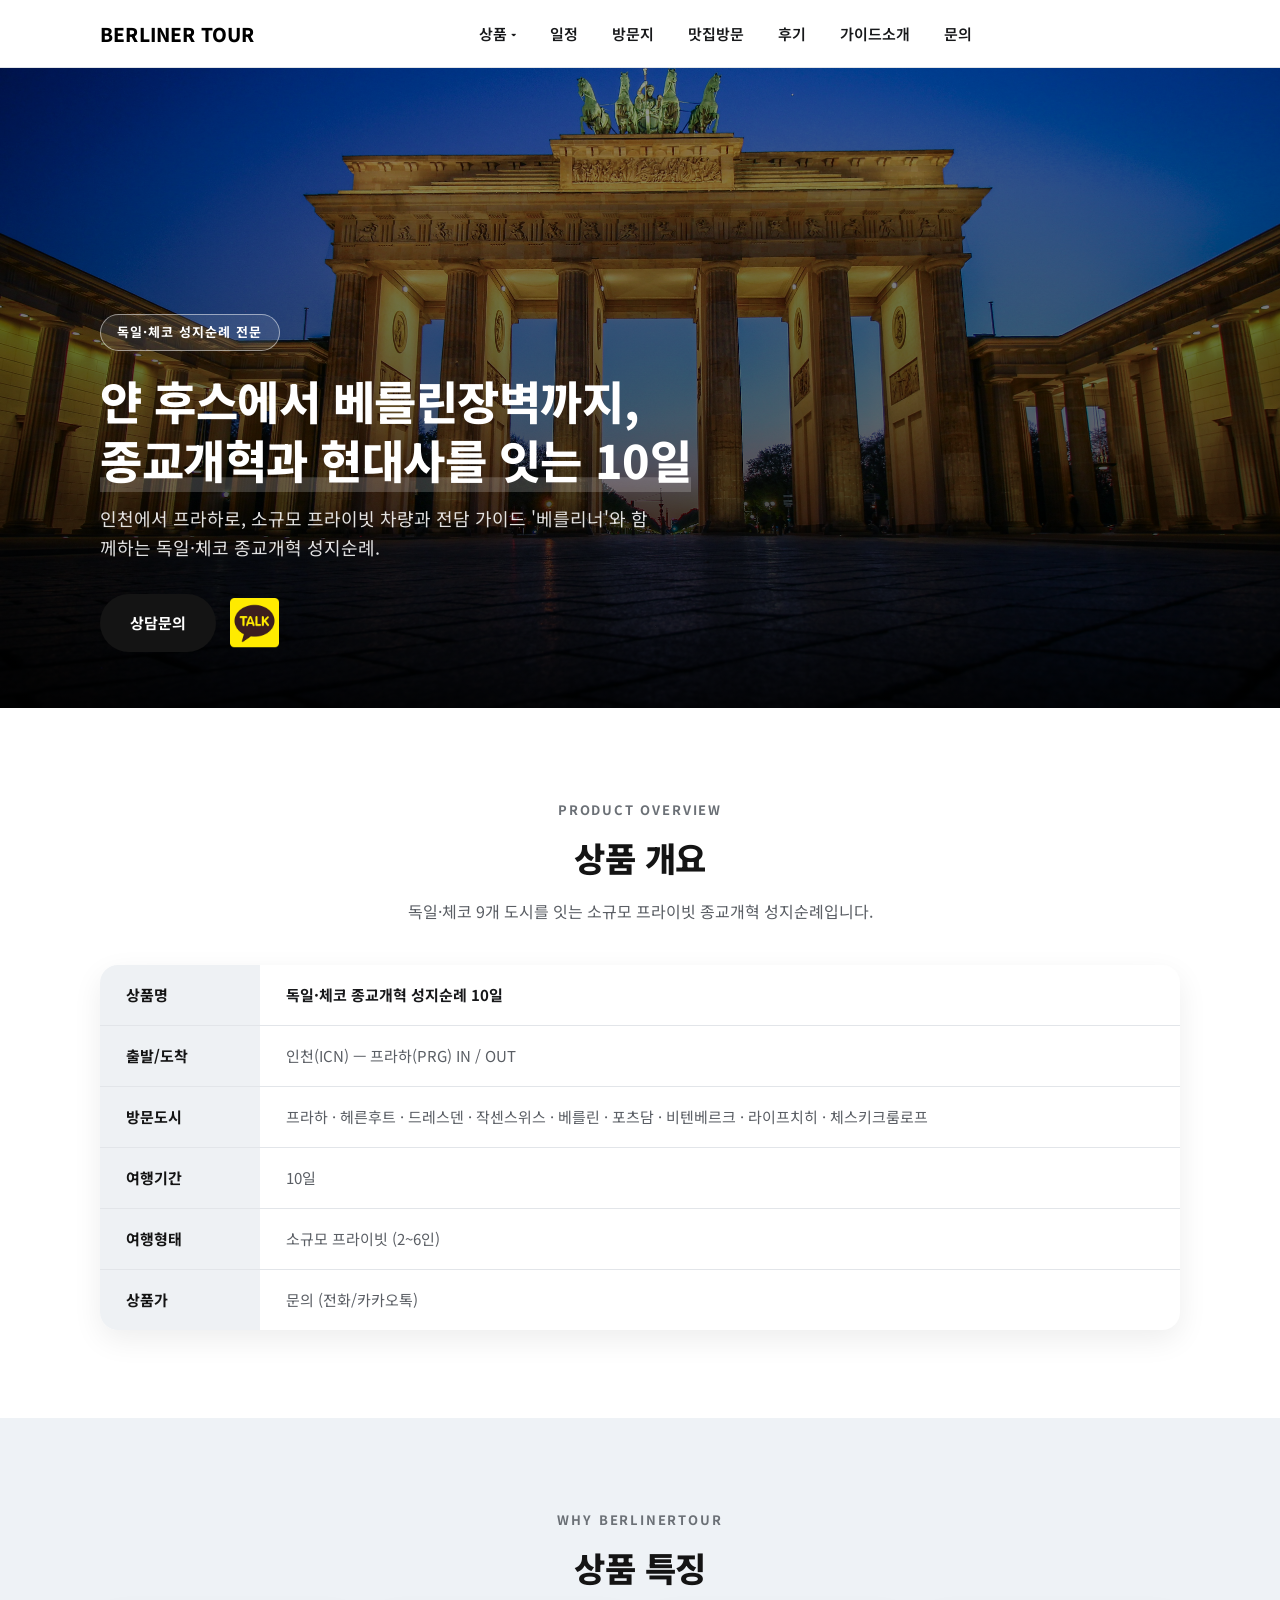
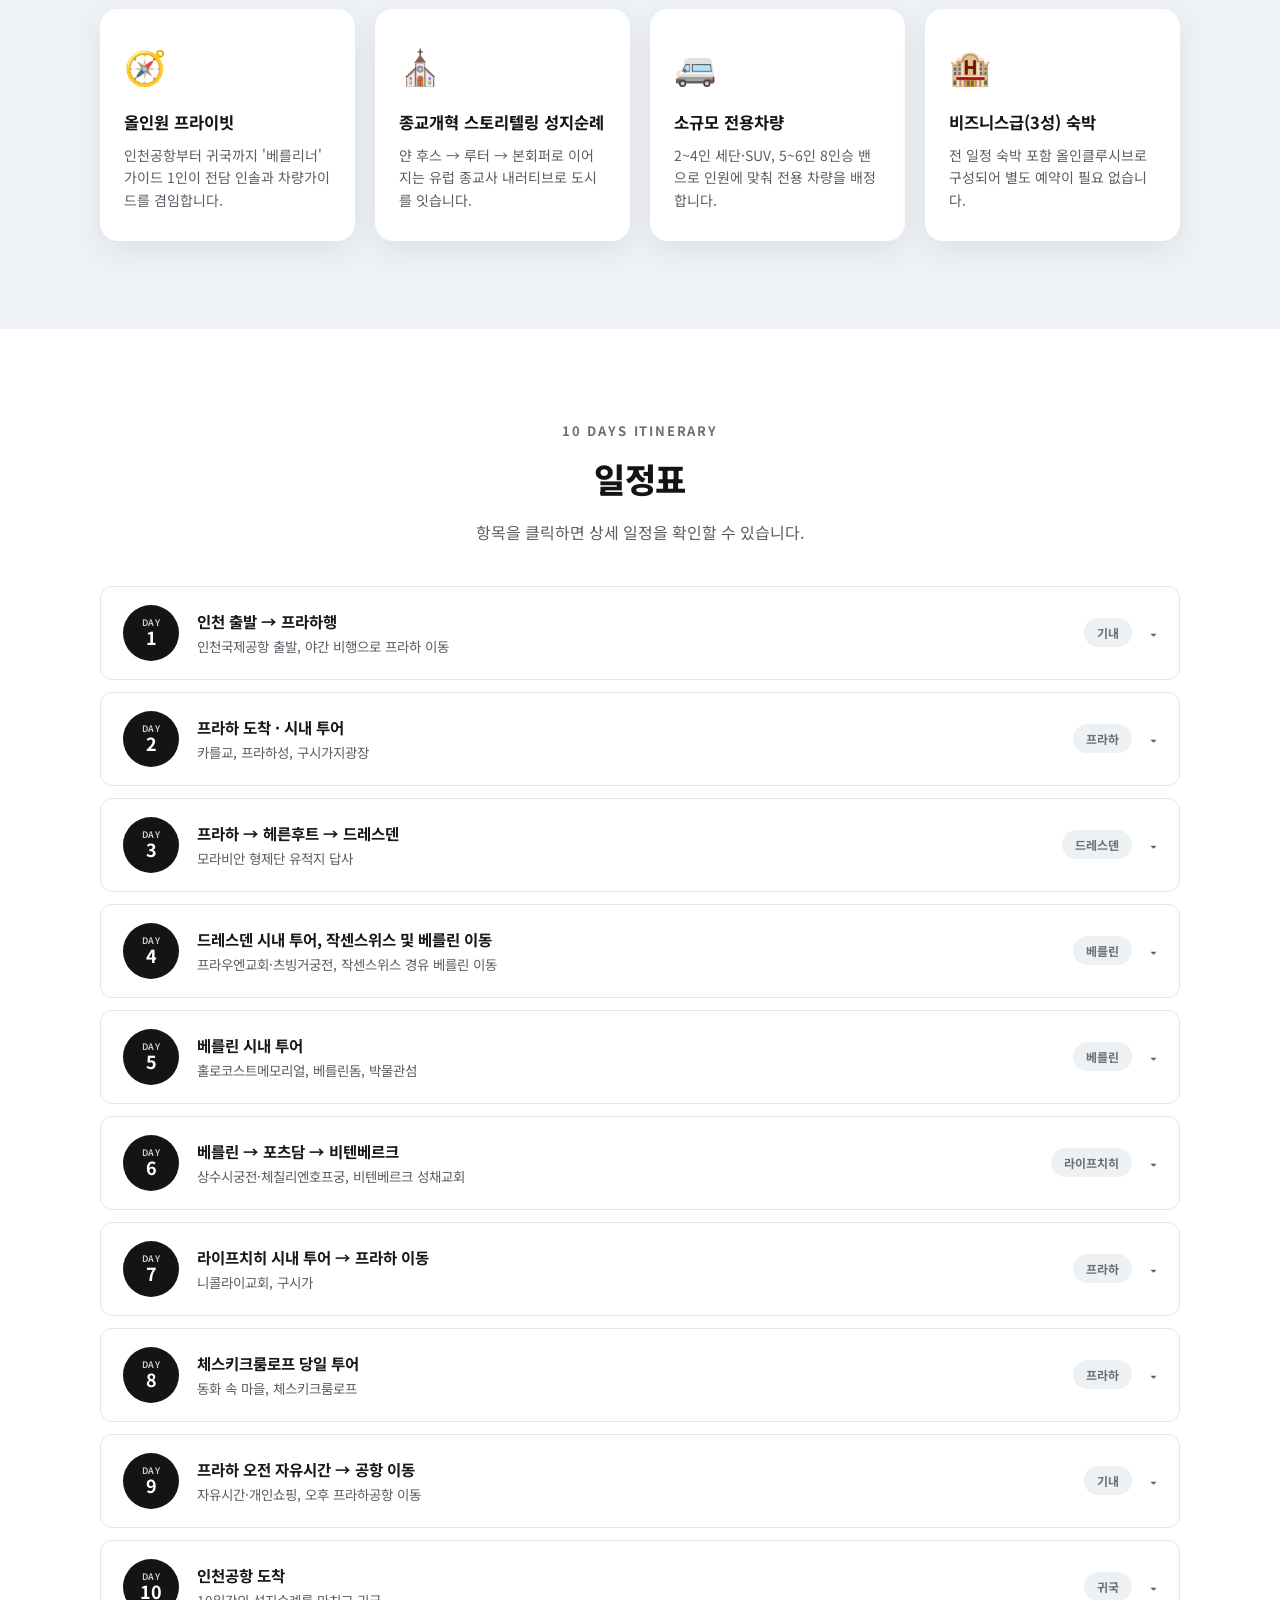
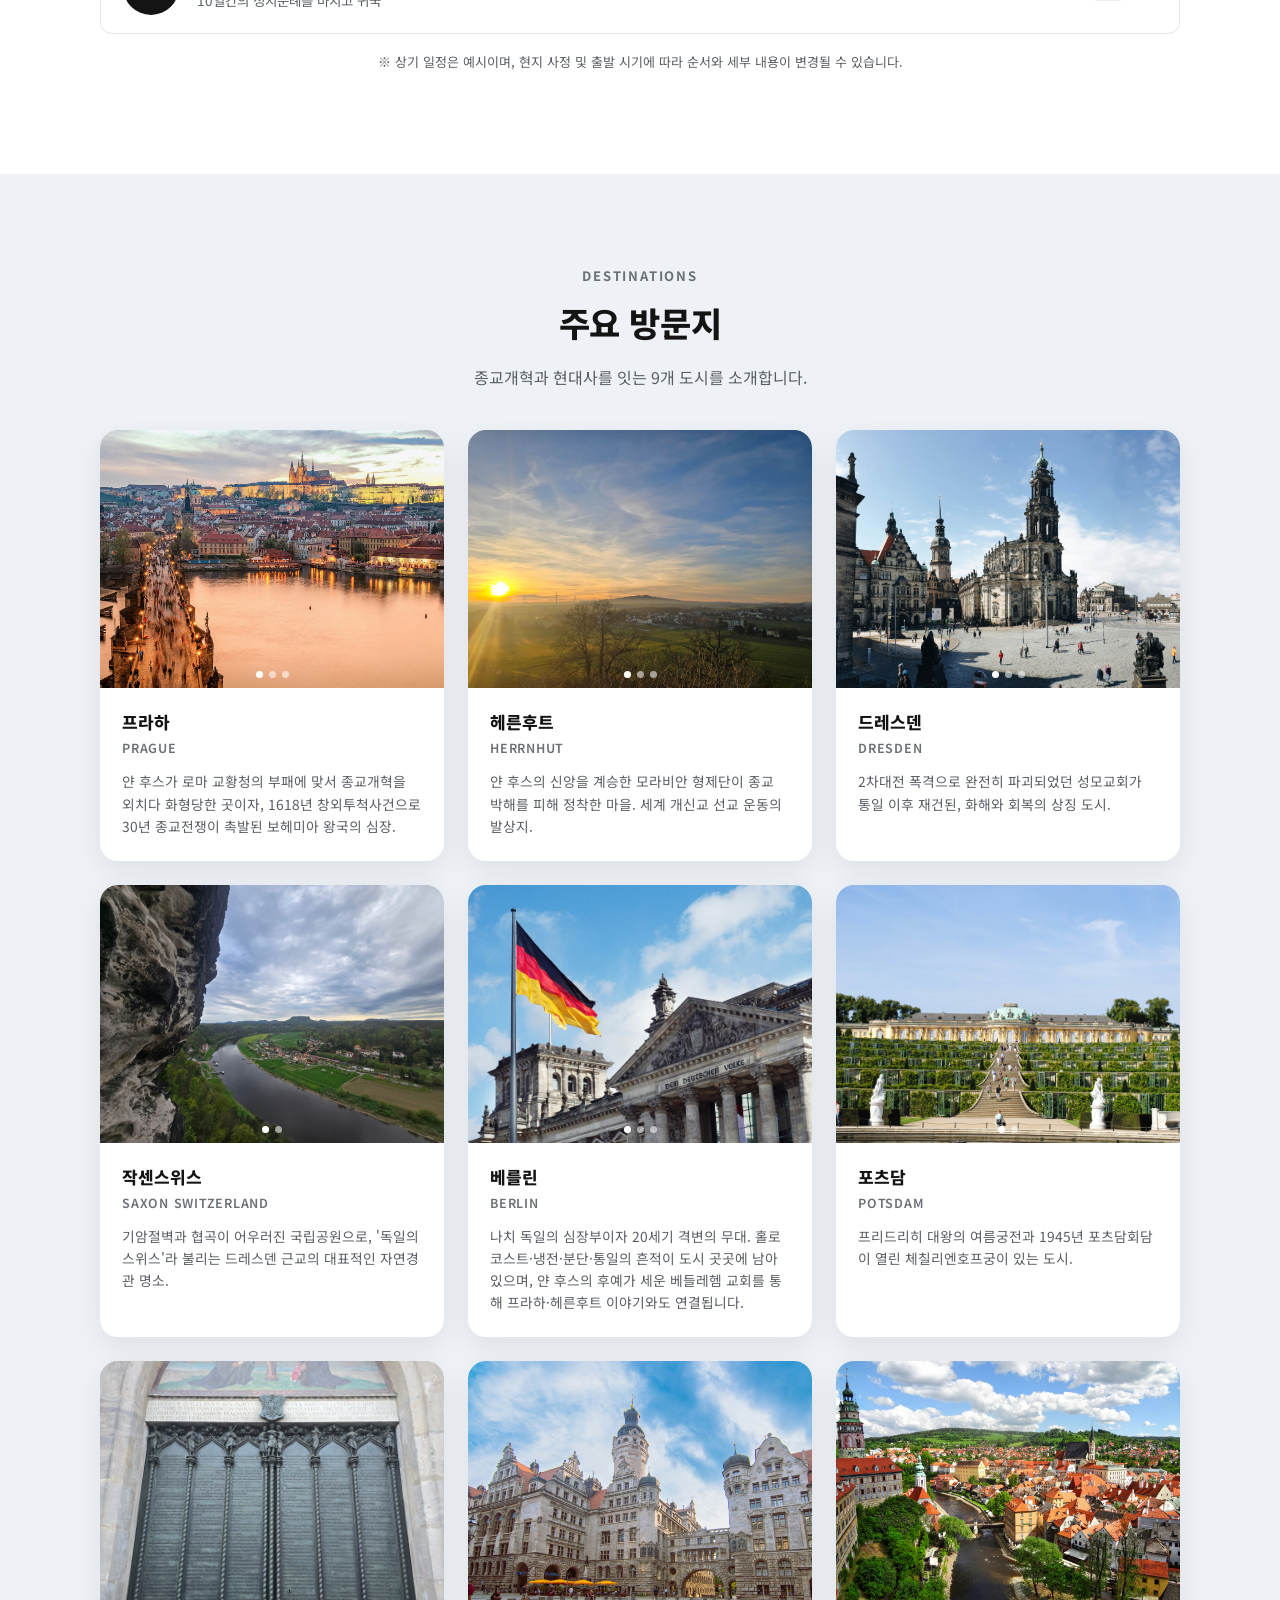
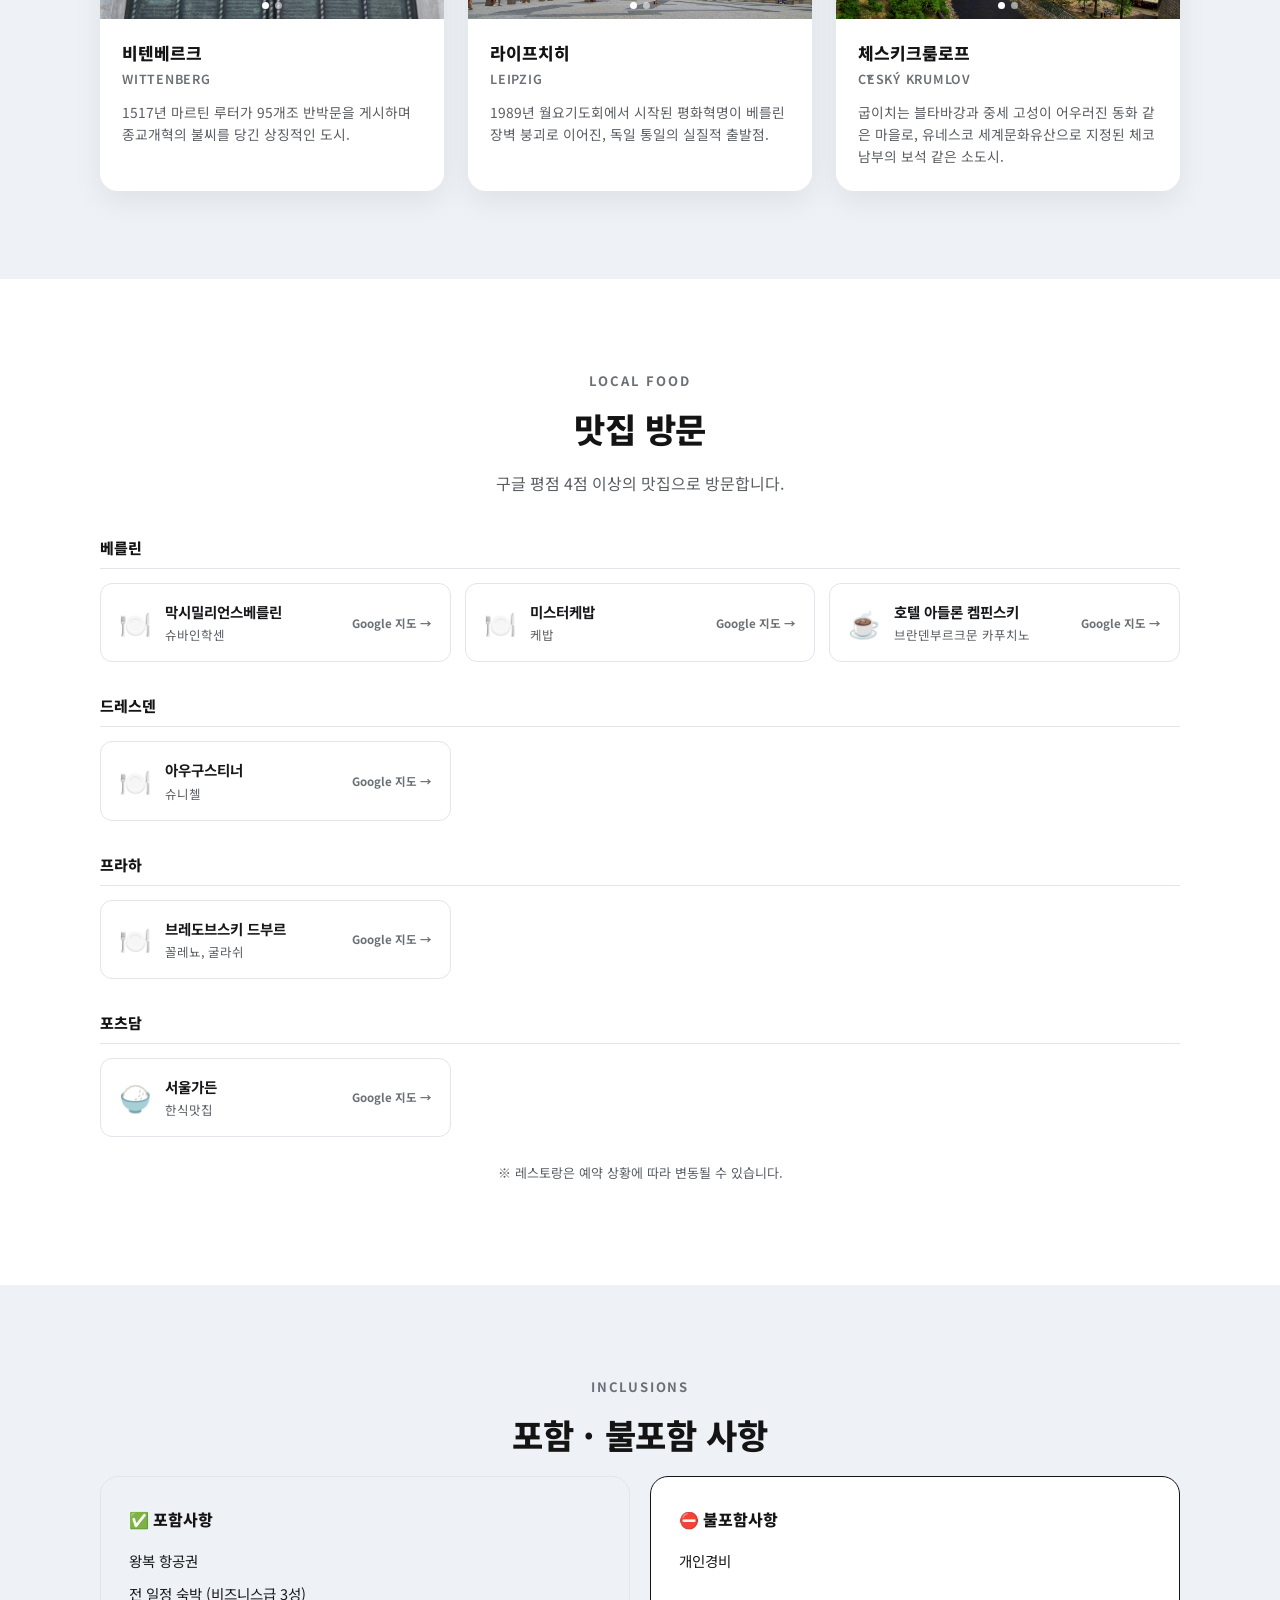
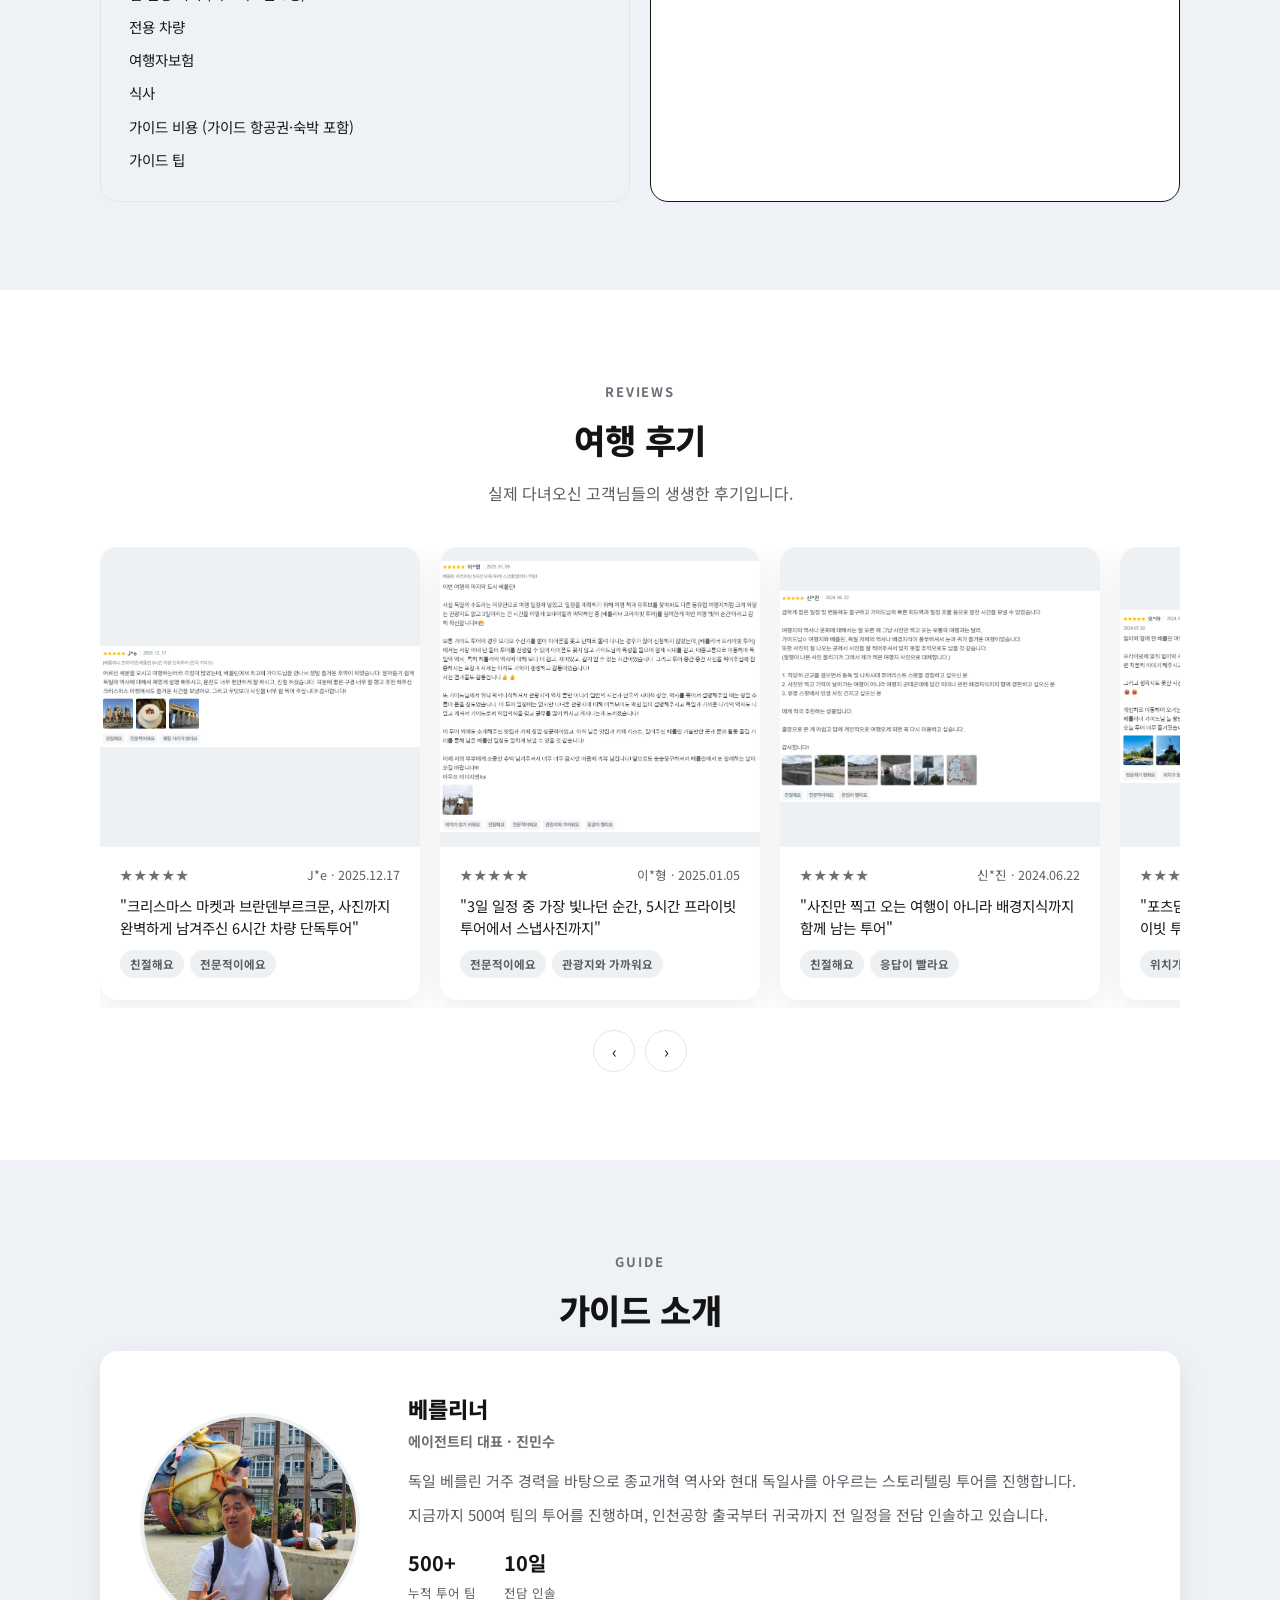
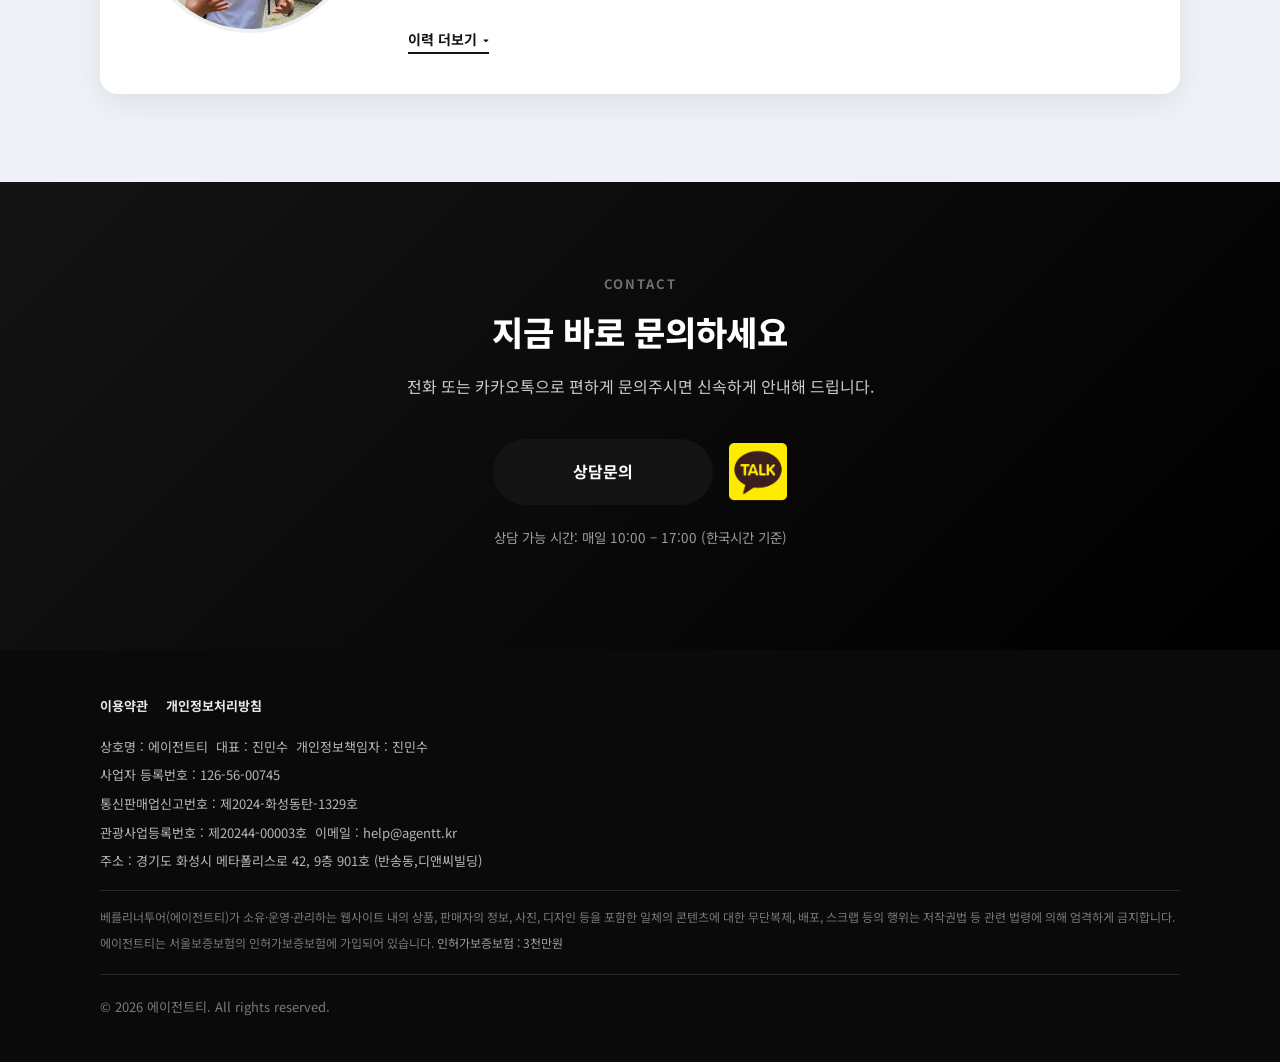
==== commit ab9bd744: "'맛집 방문' 카테고리 추가 - GNB에 '맛집방문' 메뉴 추가 (방문지와 후기 사이) - 주요 방문지 다음 섹션으로 맛집 방문 신설, 도시별(베를린/드레스덴/   프라하/포츠담)" ====
--- a/products/germany-czech/index.html
+++ b/products/germany-czech/index.html
@@ -16,7 +16,7 @@
 <link rel="preconnect" href="https://fonts.googleapis.com">
 <link rel="preconnect" href="https://fonts.gstatic.com" crossorigin>
 <link href="https://fonts.googleapis.com/css2?family=Noto+Sans+KR:wght@400;500;600;700;800&display=swap" rel="stylesheet">
-<link rel="stylesheet" href="/assets/css/style.css?v=202609140514">
+<link rel="stylesheet" href="/assets/css/style.css?v=202609140543">
 </head>
 <body>
 
@@ -38,6 +38,7 @@
       </li>
       <li class="nav-item"><a href="#itinerary" class="nav-link">일정</a></li>
       <li class="nav-item"><a href="#destinations" class="nav-link">방문지</a></li>
+      <li class="nav-item"><a href="#restaurants" class="nav-link">맛집방문</a></li>
       <li class="nav-item"><a href="#reviews" class="nav-link">후기</a></li>
       <li class="nav-item"><a href="#guide" class="nav-link">가이드소개</a></li>
       <li class="nav-item"><a href="#contact" class="nav-link">문의</a></li>
@@ -486,8 +487,93 @@
   </div>
 </section>
 
+<!-- ============================== 맛집 방문 ============================== -->
+<section class="section" id="restaurants">
+  <div class="container">
+    <div class="section-head">
+      <span class="section-eyebrow">Local Food</span>
+      <h2 class="section-title">맛집 방문</h2>
+      <p class="section-desc">구글 평점 4점 이상의 맛집으로 방문합니다.</p>
+    </div>
+
+    <div class="food-city-group">
+      <h3 class="food-city-name">베를린</h3>
+      <div class="food-grid">
+        <a class="food-card" href="https://maps.app.goo.gl/NAnNvjHVqneHnjRJA" target="_blank" rel="noopener">
+          <span class="food-icon">🍽️</span>
+          <span class="food-info">
+            <span class="food-name">막시밀리언스베를린</span>
+            <span class="food-dish">슈바인학센</span>
+          </span>
+          <span class="food-link">Google 지도 →</span>
+        </a>
+        <a class="food-card" href="https://maps.app.goo.gl/fKEPpkydN7ZrJVxj6" target="_blank" rel="noopener">
+          <span class="food-icon">🍽️</span>
+          <span class="food-info">
+            <span class="food-name">미스터케밥</span>
+            <span class="food-dish">케밥</span>
+          </span>
+          <span class="food-link">Google 지도 →</span>
+        </a>
+        <a class="food-card" href="https://maps.app.goo.gl/jiSQq1YZFJYZvSTg8" target="_blank" rel="noopener">
+          <span class="food-icon">☕</span>
+          <span class="food-info">
+            <span class="food-name">호텔 아들론 켐핀스키</span>
+            <span class="food-dish">브란덴부르크문 카푸치노</span>
+          </span>
+          <span class="food-link">Google 지도 →</span>
+        </a>
+      </div>
+    </div>
+
+    <div class="food-city-group">
+      <h3 class="food-city-name">드레스덴</h3>
+      <div class="food-grid">
+        <a class="food-card" href="https://maps.app.goo.gl/F91aWeqRU2rNbE2P7" target="_blank" rel="noopener">
+          <span class="food-icon">🍽️</span>
+          <span class="food-info">
+            <span class="food-name">아우구스티너</span>
+            <span class="food-dish">슈니첼</span>
+          </span>
+          <span class="food-link">Google 지도 →</span>
+        </a>
+      </div>
+    </div>
+
+    <div class="food-city-group">
+      <h3 class="food-city-name">프라하</h3>
+      <div class="food-grid">
+        <a class="food-card" href="https://maps.app.goo.gl/2VaTwn86e3Dmgjeu5" target="_blank" rel="noopener">
+          <span class="food-icon">🍽️</span>
+          <span class="food-info">
+            <span class="food-name">브레도브스키 드부르</span>
+            <span class="food-dish">꼴레뇨, 굴라쉬</span>
+          </span>
+          <span class="food-link">Google 지도 →</span>
+        </a>
+      </div>
+    </div>
+
+    <div class="food-city-group">
+      <h3 class="food-city-name">포츠담</h3>
+      <div class="food-grid">
+        <a class="food-card" href="https://maps.app.goo.gl/MAjjgDRMoiTmszAr8" target="_blank" rel="noopener">
+          <span class="food-icon">🍚</span>
+          <span class="food-info">
+            <span class="food-name">서울가든</span>
+            <span class="food-dish">한식맛집</span>
+          </span>
+          <span class="food-link">Google 지도 →</span>
+        </a>
+      </div>
+    </div>
+
+    <p class="food-note">※ 레스토랑은 예약 상황에 따라 변동될 수 있습니다.</p>
+  </div>
+</section>
+
 <!-- ============================== 포함/불포함사항 ============================== -->
-<section class="section">
+<section class="section section--alt">
   <div class="container">
     <div class="section-head">
       <span class="section-eyebrow">Inclusions</span>
@@ -518,7 +604,7 @@
 </section>
 
 <!-- ============================== 여행 후기 ============================== -->
-<section class="section section--alt" id="reviews">
+<section class="section" id="reviews">
   <div class="container">
     <div class="section-head">
       <span class="section-eyebrow">Reviews</span>
@@ -613,7 +699,7 @@
 </section>
 
 <!-- ============================== 가이드 소개 ============================== -->
-<section class="section" id="guide">
+<section class="section section--alt" id="guide">
   <div class="container">
     <div class="section-head">
       <span class="section-eyebrow">Guide</span>
@@ -723,6 +809,6 @@
   </a>
 </div>
 
-<script src="/assets/js/main.js?v=202609140514"></script>
+<script src="/assets/js/main.js?v=202609140543"></script>
 </body>
 </html>
--- a/assets/css/style.css
+++ b/assets/css/style.css
@@ -557,6 +557,51 @@
   font-size: 13.8px;
   color: var(--color-ink-soft);
   margin: 0;
+}
+
+/* ---------- Local Food ---------- */
+.food-city-group { margin-bottom: 32px; }
+.food-city-group:last-of-type { margin-bottom: 0; }
+.food-city-name {
+  font-size: 15px;
+  font-weight: 800;
+  color: var(--color-black);
+  margin: 0 0 14px;
+  padding-bottom: 8px;
+  border-bottom: 1px solid var(--color-line);
+}
+.food-grid {
+  display: grid;
+  grid-template-columns: repeat(auto-fill, minmax(260px, 1fr));
+  gap: 14px;
+}
+.food-card {
+  display: flex;
+  align-items: center;
+  gap: 14px;
+  padding: 16px 18px;
+  background: var(--color-paper);
+  border: 1px solid var(--color-line);
+  border-radius: var(--radius-md);
+  transition: transform 0.2s ease, box-shadow 0.2s ease, border-color 0.2s ease;
+}
+.food-card:hover { transform: translateY(-3px); box-shadow: var(--shadow-card-hover); border-color: transparent; }
+.food-icon { font-size: 26px; flex-shrink: 0; line-height: 1; }
+.food-info { display: flex; flex-direction: column; gap: 2px; flex: 1; min-width: 0; }
+.food-name { font-weight: 700; font-size: 14.5px; color: var(--color-ink); }
+.food-dish { font-size: 12.5px; color: var(--color-ink-soft); }
+.food-link {
+  font-size: 11.5px;
+  font-weight: 700;
+  color: var(--color-accent);
+  white-space: nowrap;
+  flex-shrink: 0;
+}
+.food-note {
+  margin-top: 26px;
+  text-align: center;
+  font-size: 13px;
+  color: var(--color-ink-soft);
 }
 
 /* ---------- Inclusions ---------- */
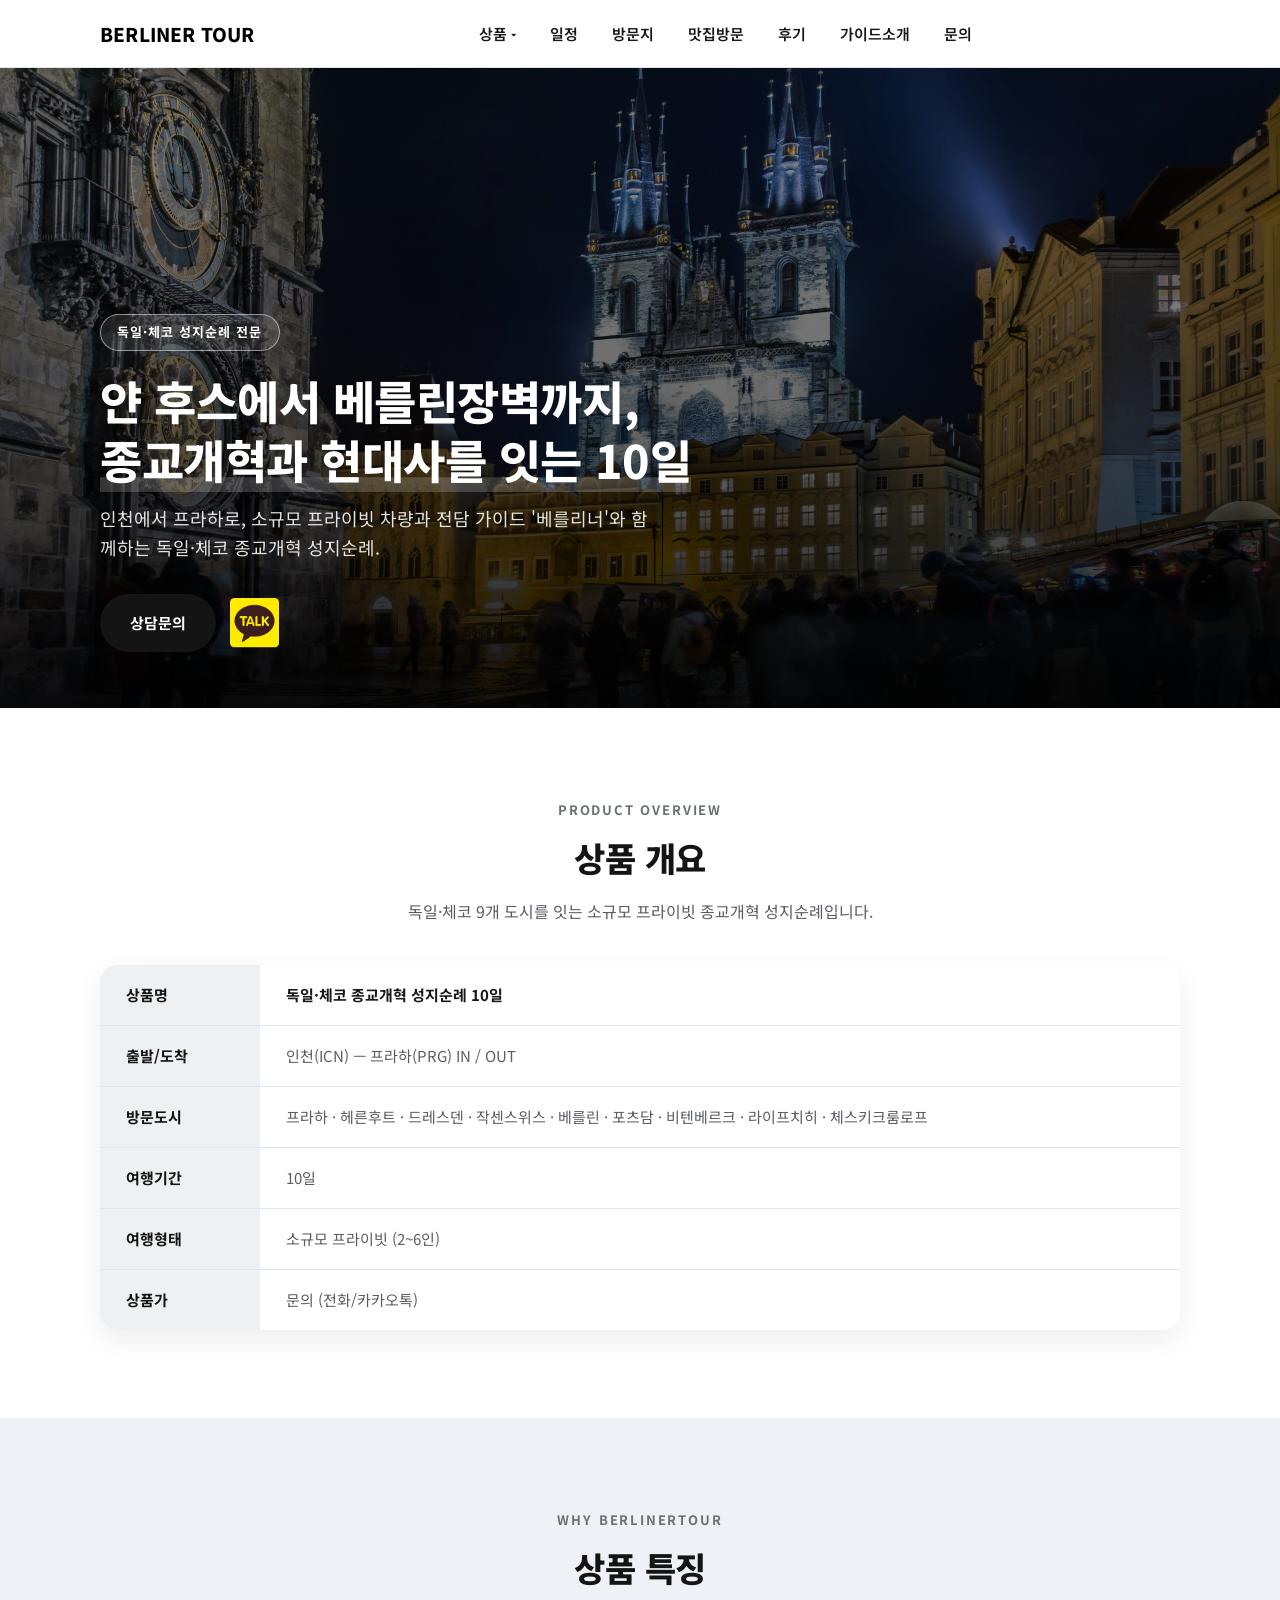
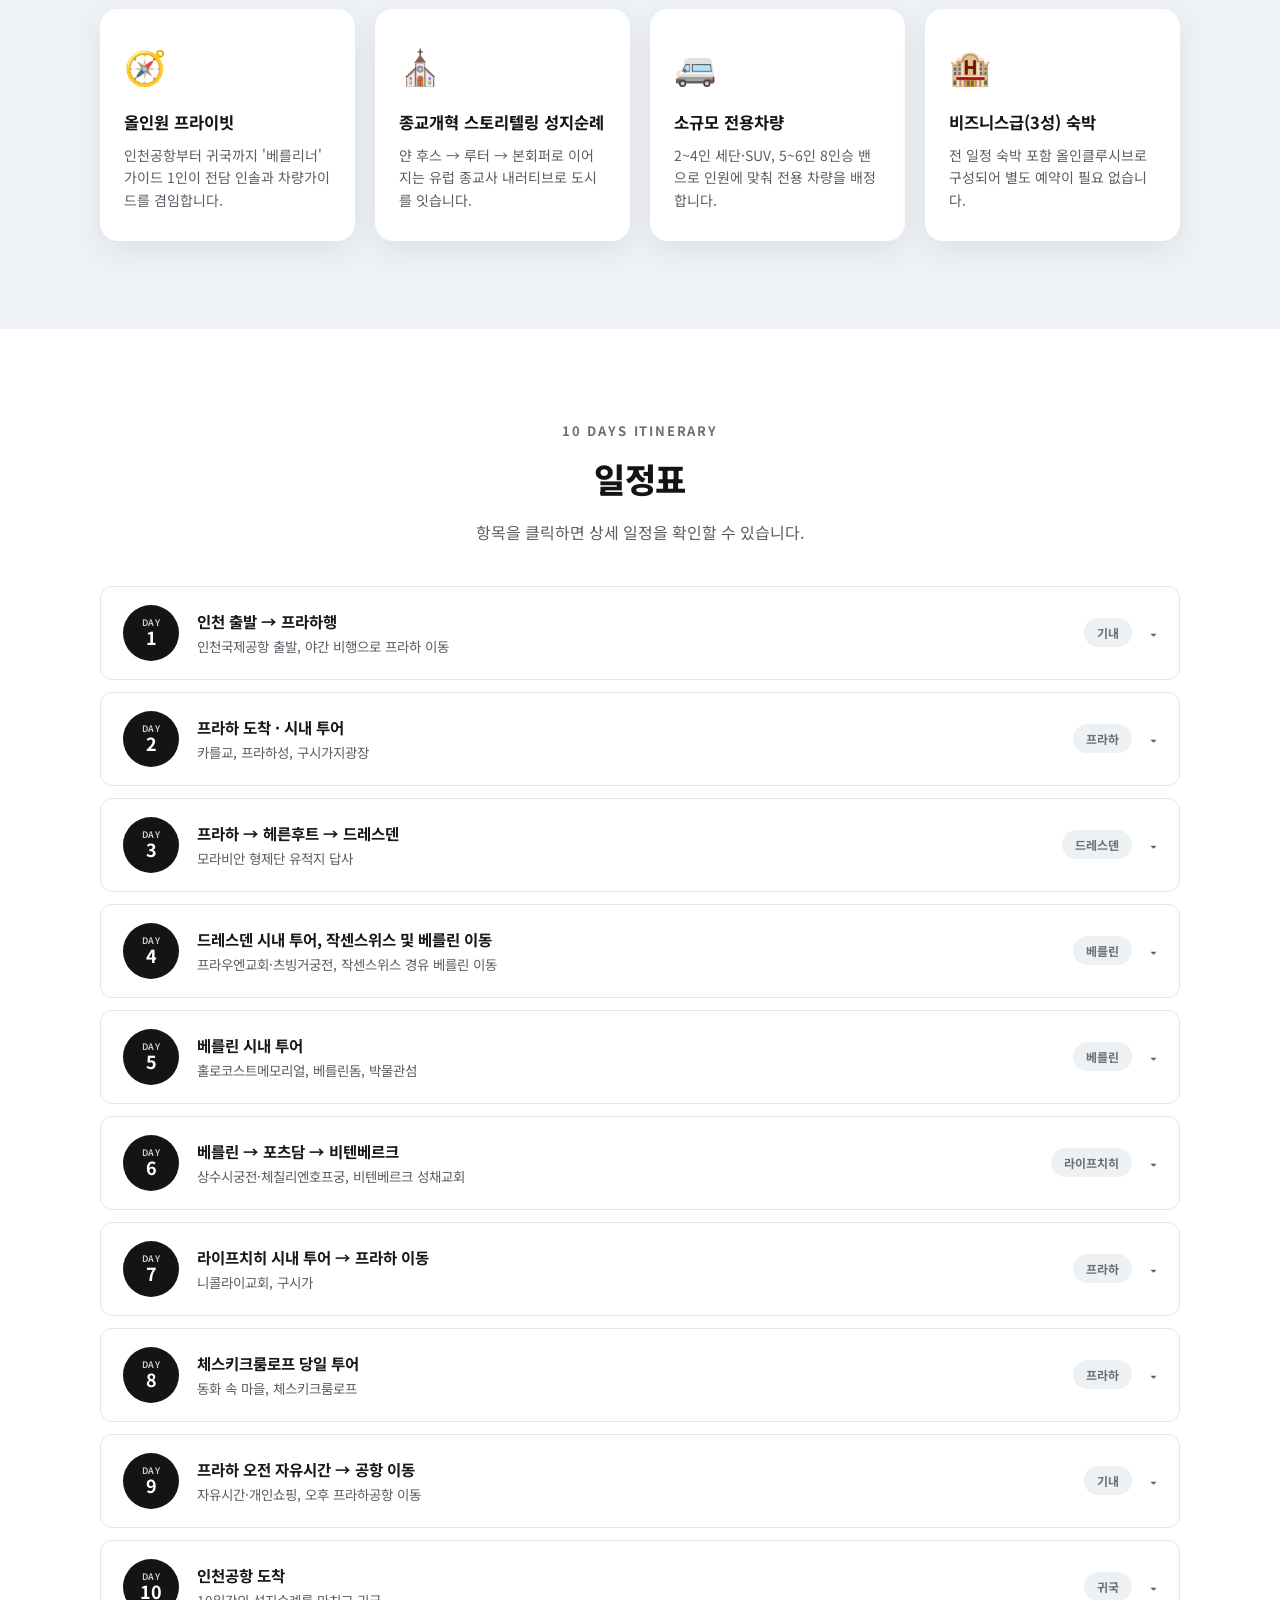
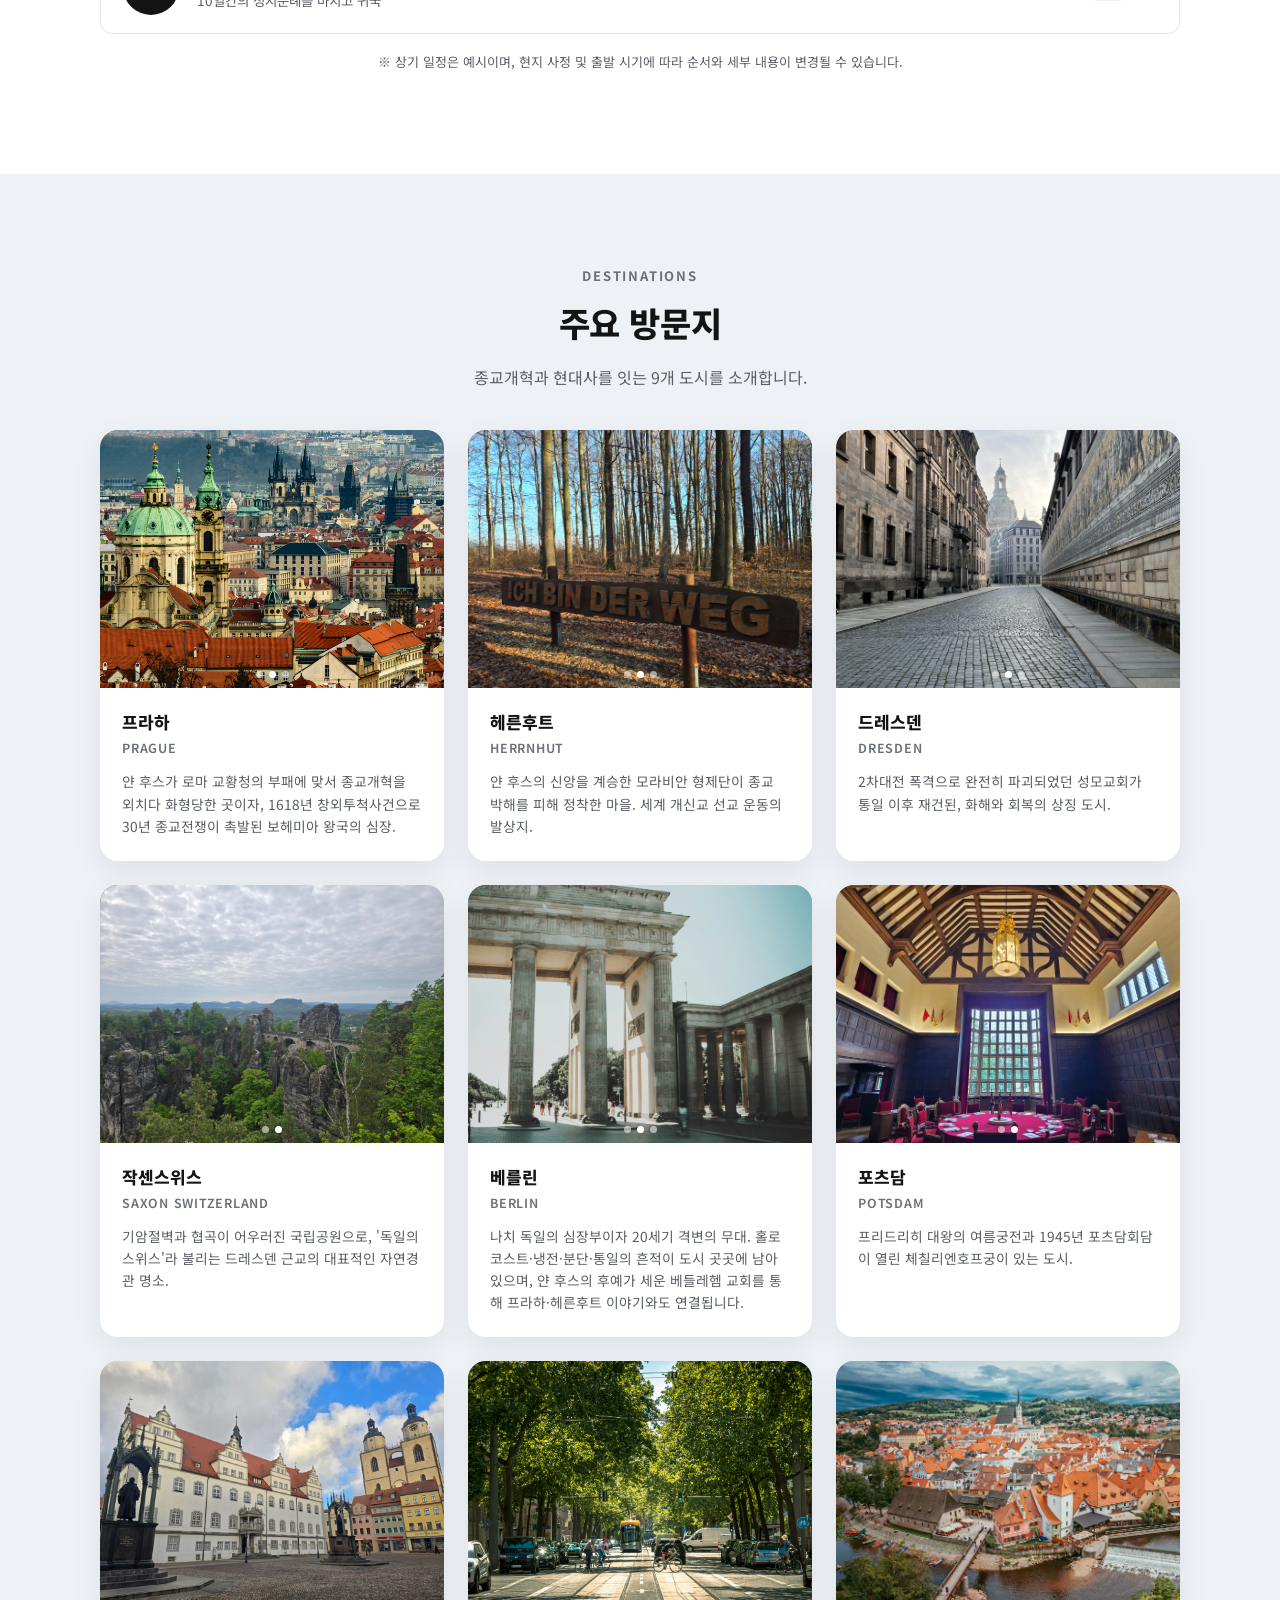
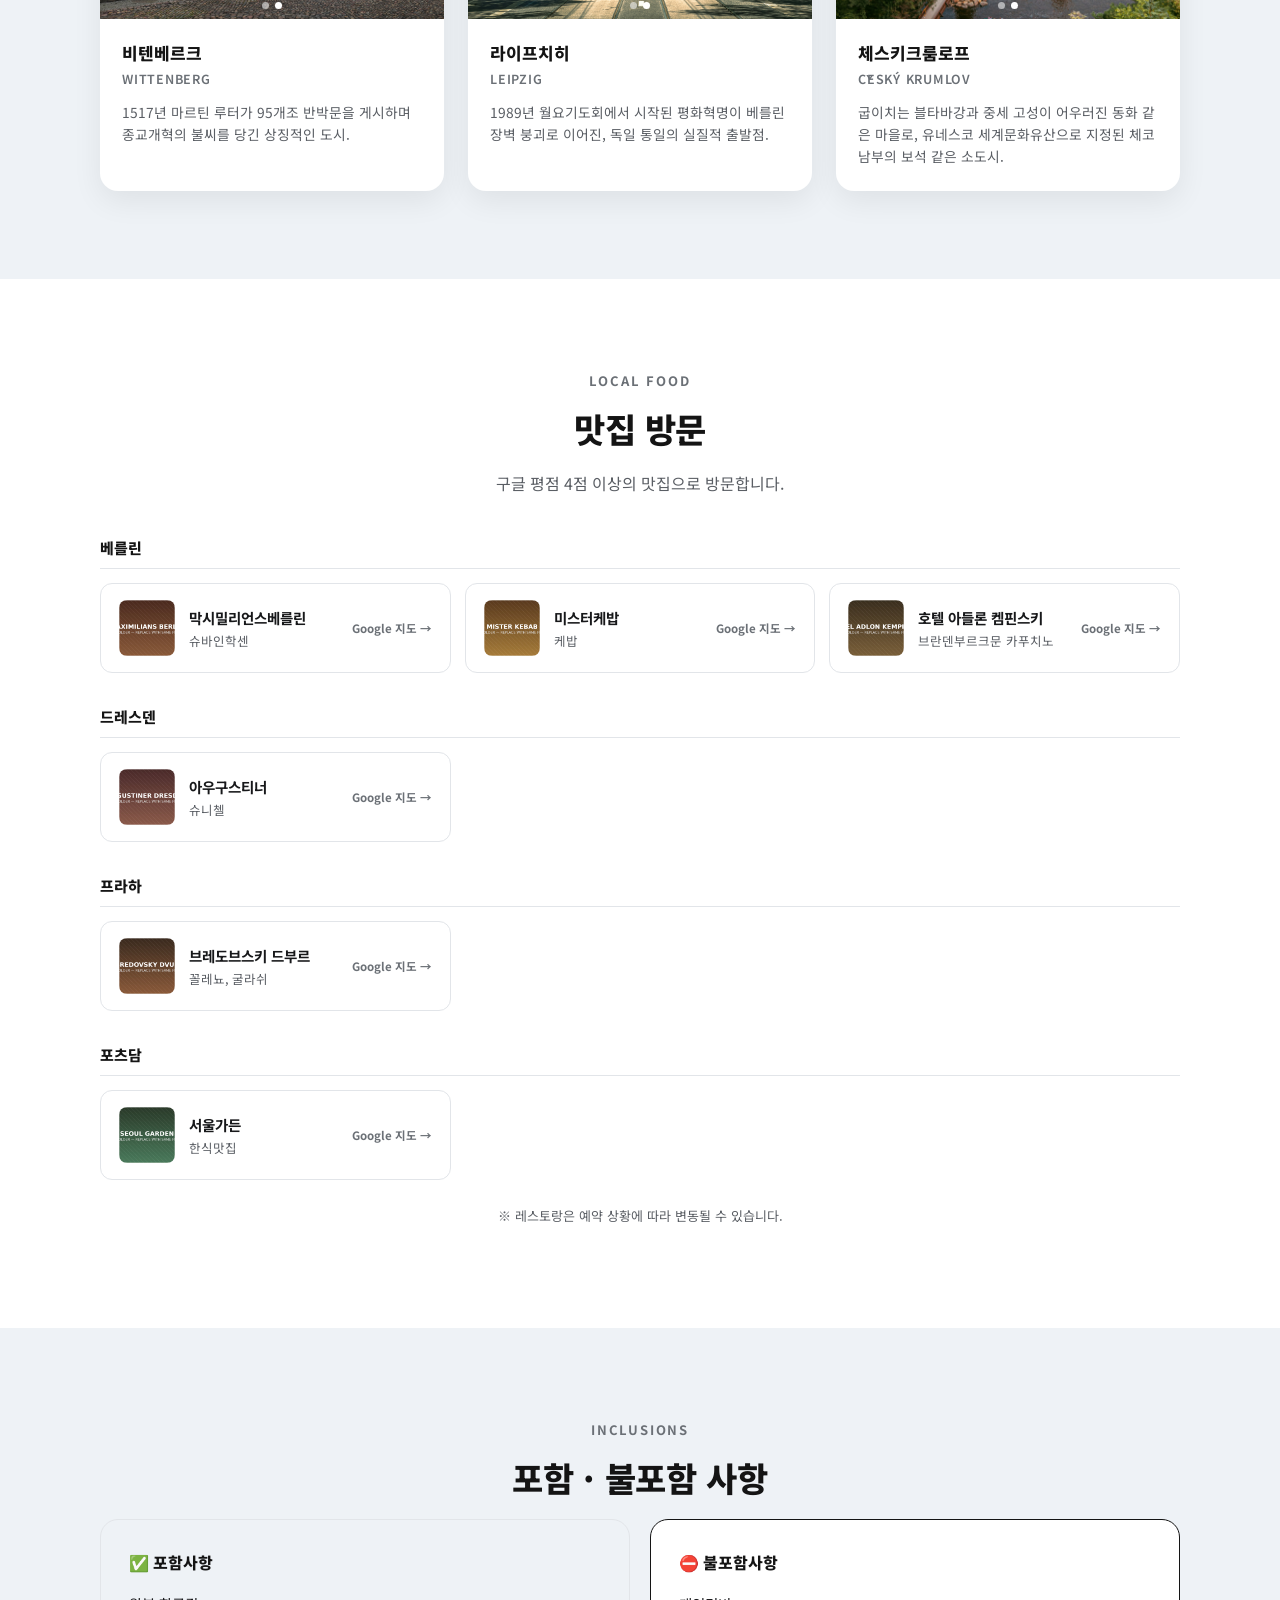
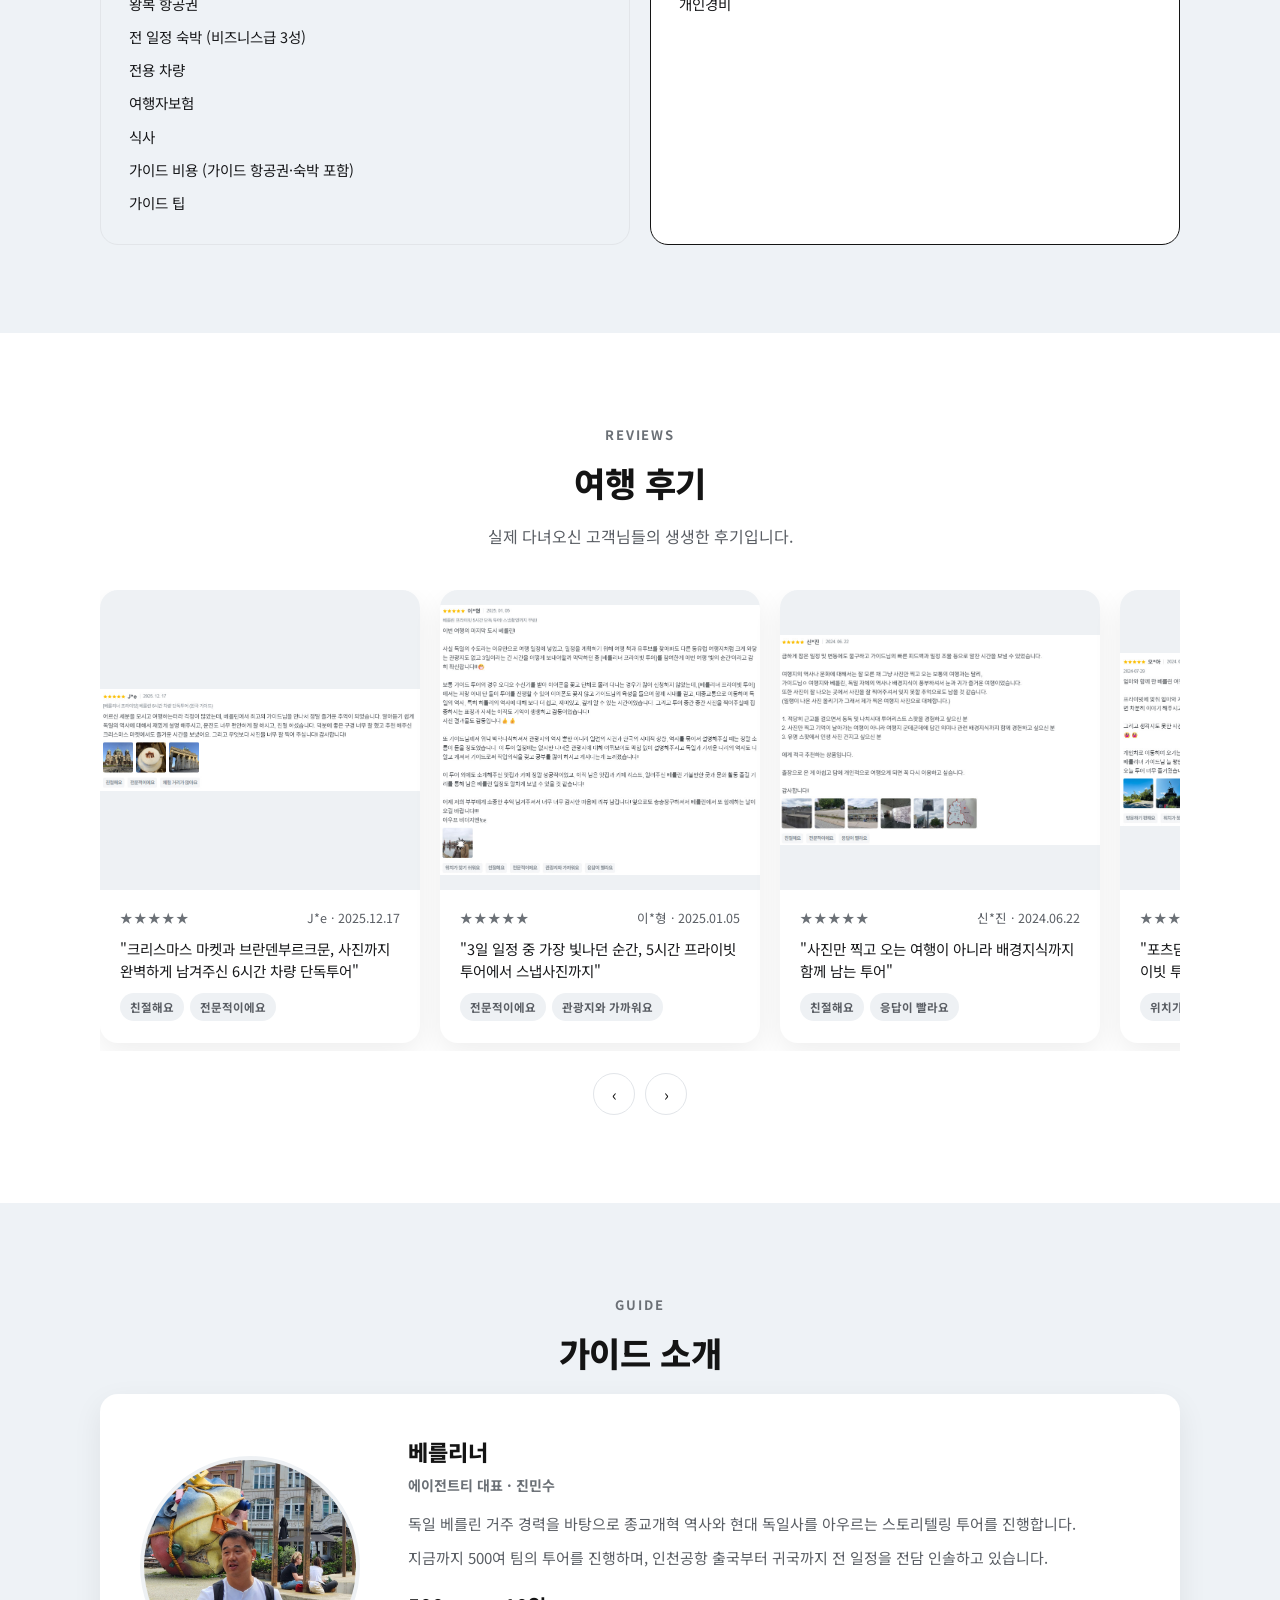
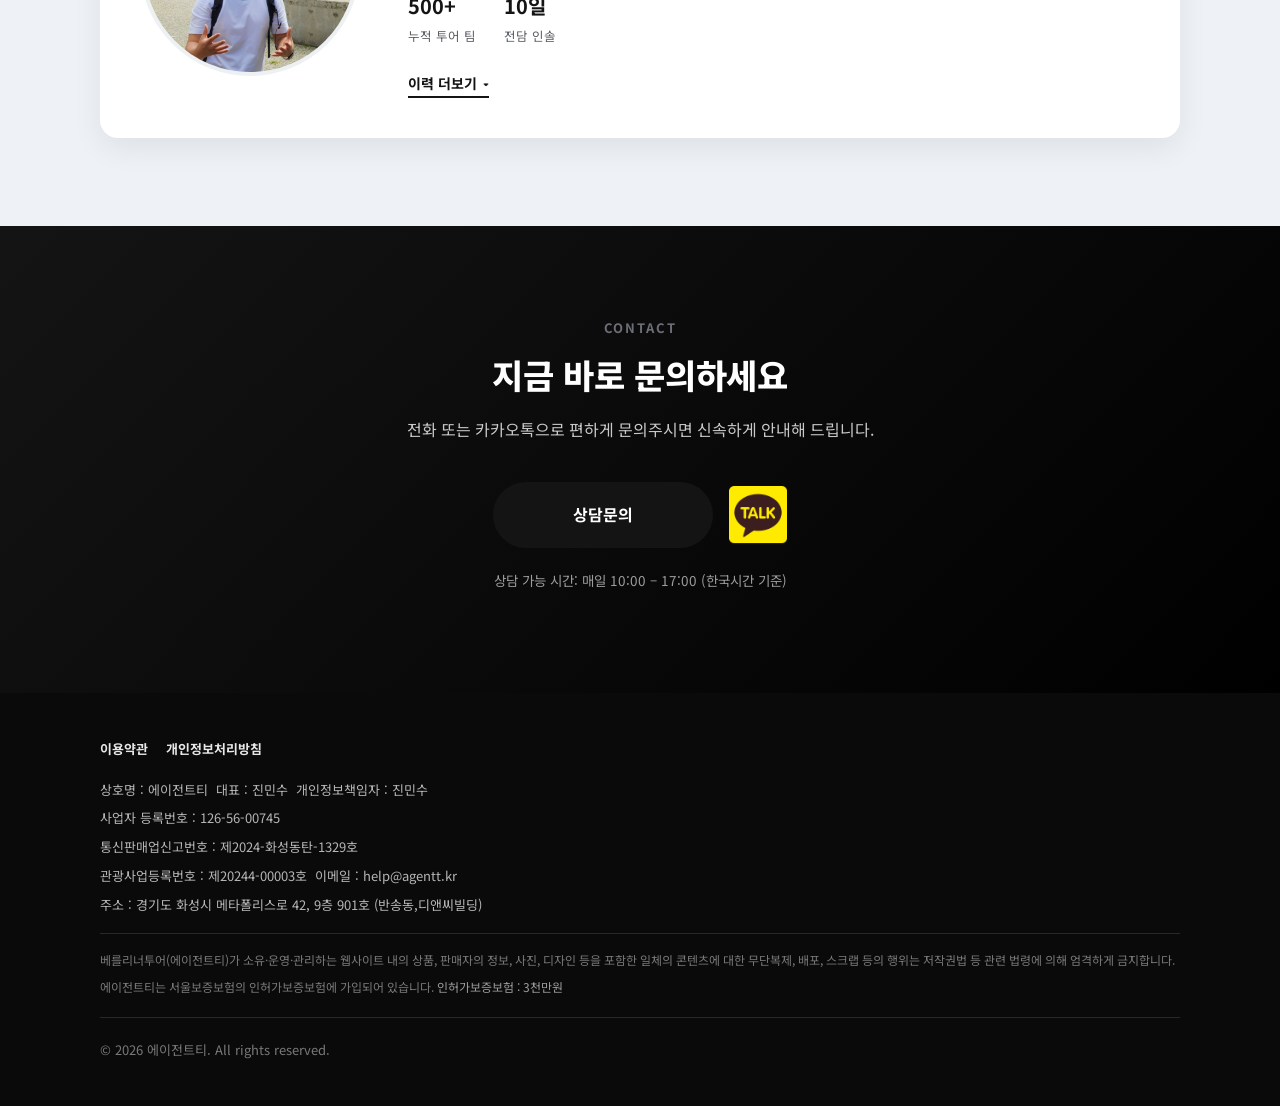
==== commit 7a14549c: "맛집 방문 카드에 사진 슬롯 추가 각 맛집 카드의 이모지 아이콘을 images/restaurants/ 하위 사진으로 교체 가능한 실제 이미지 슬롯으로 변경. 기존 이미지 교체 방식" ====
--- a/products/germany-czech/index.html
+++ b/products/germany-czech/index.html
@@ -16,7 +16,7 @@
 <link rel="preconnect" href="https://fonts.googleapis.com">
 <link rel="preconnect" href="https://fonts.gstatic.com" crossorigin>
 <link href="https://fonts.googleapis.com/css2?family=Noto+Sans+KR:wght@400;500;600;700;800&display=swap" rel="stylesheet">
-<link rel="stylesheet" href="/assets/css/style.css?v=202609140543">
+<link rel="stylesheet" href="/assets/css/style.css?v=202609140550">
 </head>
 <body>
 
@@ -500,7 +500,7 @@
       <h3 class="food-city-name">베를린</h3>
       <div class="food-grid">
         <a class="food-card" href="https://maps.app.goo.gl/NAnNvjHVqneHnjRJA" target="_blank" rel="noopener">
-          <span class="food-icon">🍽️</span>
+          <span class="food-photo"><img src="/images/restaurants/berlin-maximilians/1.jpg" alt="막시밀리언스베를린"></span>
           <span class="food-info">
             <span class="food-name">막시밀리언스베를린</span>
             <span class="food-dish">슈바인학센</span>
@@ -508,7 +508,7 @@
           <span class="food-link">Google 지도 →</span>
         </a>
         <a class="food-card" href="https://maps.app.goo.gl/fKEPpkydN7ZrJVxj6" target="_blank" rel="noopener">
-          <span class="food-icon">🍽️</span>
+          <span class="food-photo"><img src="/images/restaurants/berlin-mister-kebab/1.jpg" alt="미스터케밥"></span>
           <span class="food-info">
             <span class="food-name">미스터케밥</span>
             <span class="food-dish">케밥</span>
@@ -516,7 +516,7 @@
           <span class="food-link">Google 지도 →</span>
         </a>
         <a class="food-card" href="https://maps.app.goo.gl/jiSQq1YZFJYZvSTg8" target="_blank" rel="noopener">
-          <span class="food-icon">☕</span>
+          <span class="food-photo"><img src="/images/restaurants/berlin-adlon-kempinski/1.jpg" alt="호텔 아들론 켐핀스키"></span>
           <span class="food-info">
             <span class="food-name">호텔 아들론 켐핀스키</span>
             <span class="food-dish">브란덴부르크문 카푸치노</span>
@@ -530,7 +530,7 @@
       <h3 class="food-city-name">드레스덴</h3>
       <div class="food-grid">
         <a class="food-card" href="https://maps.app.goo.gl/F91aWeqRU2rNbE2P7" target="_blank" rel="noopener">
-          <span class="food-icon">🍽️</span>
+          <span class="food-photo"><img src="/images/restaurants/dresden-augustiner/1.jpg" alt="아우구스티너"></span>
           <span class="food-info">
             <span class="food-name">아우구스티너</span>
             <span class="food-dish">슈니첼</span>
@@ -544,7 +544,7 @@
       <h3 class="food-city-name">프라하</h3>
       <div class="food-grid">
         <a class="food-card" href="https://maps.app.goo.gl/2VaTwn86e3Dmgjeu5" target="_blank" rel="noopener">
-          <span class="food-icon">🍽️</span>
+          <span class="food-photo"><img src="/images/restaurants/prague-bredovsky-dvur/1.jpg" alt="브레도브스키 드부르"></span>
           <span class="food-info">
             <span class="food-name">브레도브스키 드부르</span>
             <span class="food-dish">꼴레뇨, 굴라쉬</span>
@@ -558,7 +558,7 @@
       <h3 class="food-city-name">포츠담</h3>
       <div class="food-grid">
         <a class="food-card" href="https://maps.app.goo.gl/MAjjgDRMoiTmszAr8" target="_blank" rel="noopener">
-          <span class="food-icon">🍚</span>
+          <span class="food-photo"><img src="/images/restaurants/potsdam-seoul-garden/1.jpg" alt="서울가든"></span>
           <span class="food-info">
             <span class="food-name">서울가든</span>
             <span class="food-dish">한식맛집</span>
@@ -809,6 +809,6 @@
   </a>
 </div>
 
-<script src="/assets/js/main.js?v=202609140543"></script>
+<script src="/assets/js/main.js?v=202609140550"></script>
 </body>
 </html>
--- a/assets/css/style.css
+++ b/assets/css/style.css
@@ -586,7 +586,15 @@
   transition: transform 0.2s ease, box-shadow 0.2s ease, border-color 0.2s ease;
 }
 .food-card:hover { transform: translateY(-3px); box-shadow: var(--shadow-card-hover); border-color: transparent; }
-.food-icon { font-size: 26px; flex-shrink: 0; line-height: 1; }
+.food-photo {
+  width: 56px;
+  height: 56px;
+  border-radius: var(--radius-sm);
+  overflow: hidden;
+  flex-shrink: 0;
+  background: var(--color-tag-bg);
+}
+.food-photo img { width: 100%; height: 100%; object-fit: cover; }
 .food-info { display: flex; flex-direction: column; gap: 2px; flex: 1; min-width: 0; }
 .food-name { font-weight: 700; font-size: 14.5px; color: var(--color-ink); }
 .food-dish { font-size: 12.5px; color: var(--color-ink-soft); }
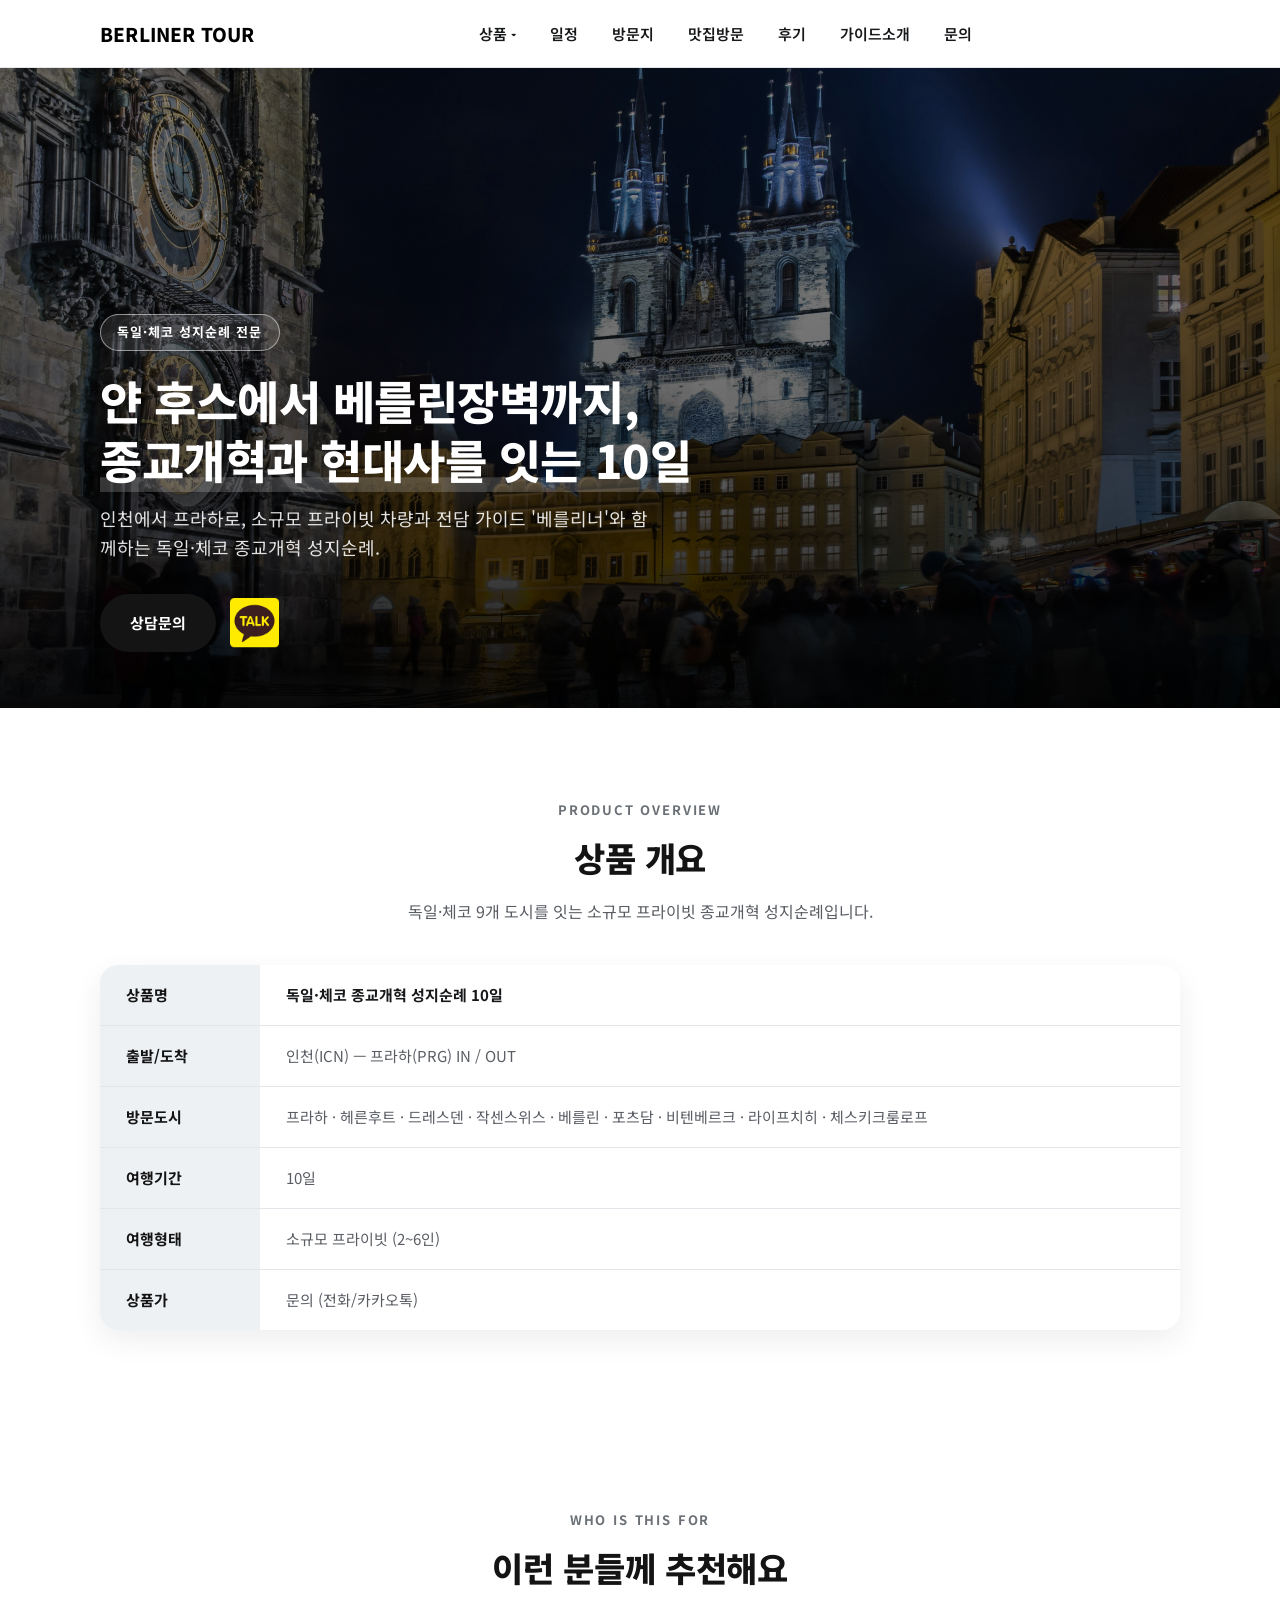
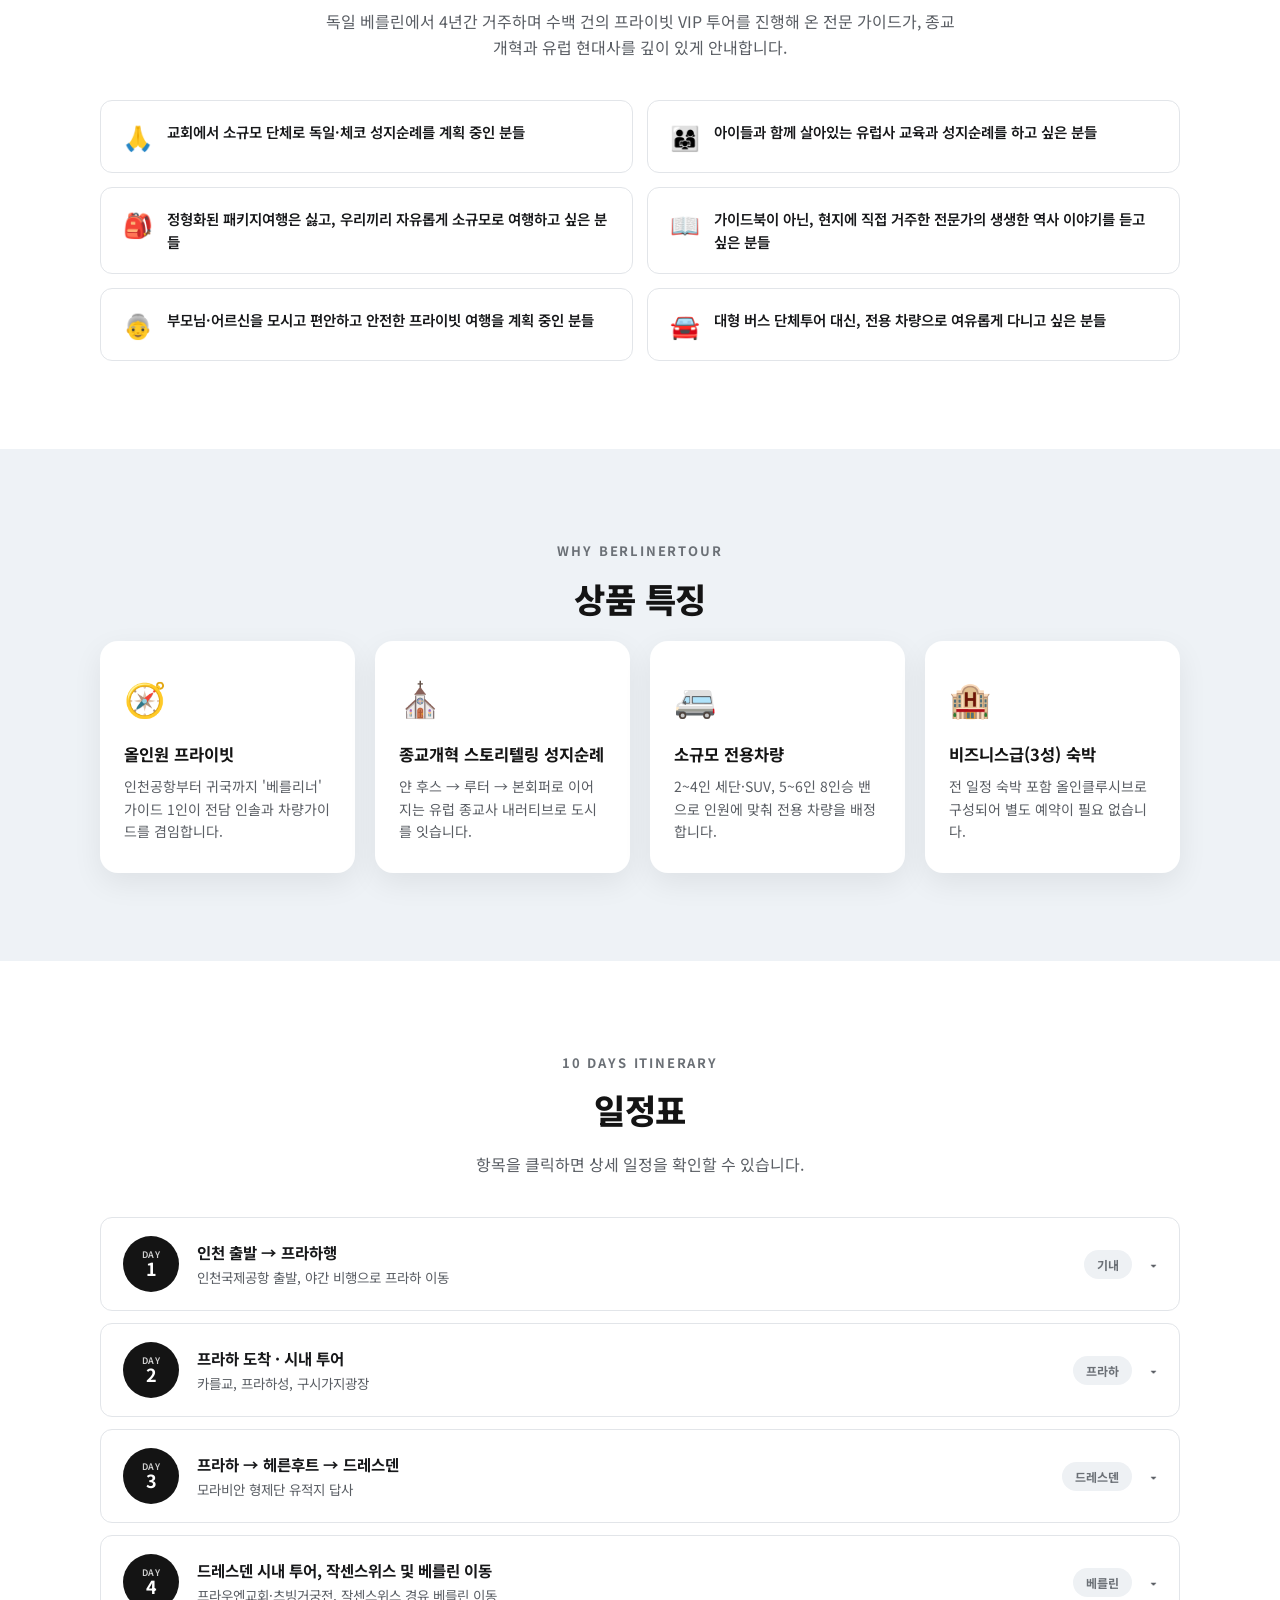
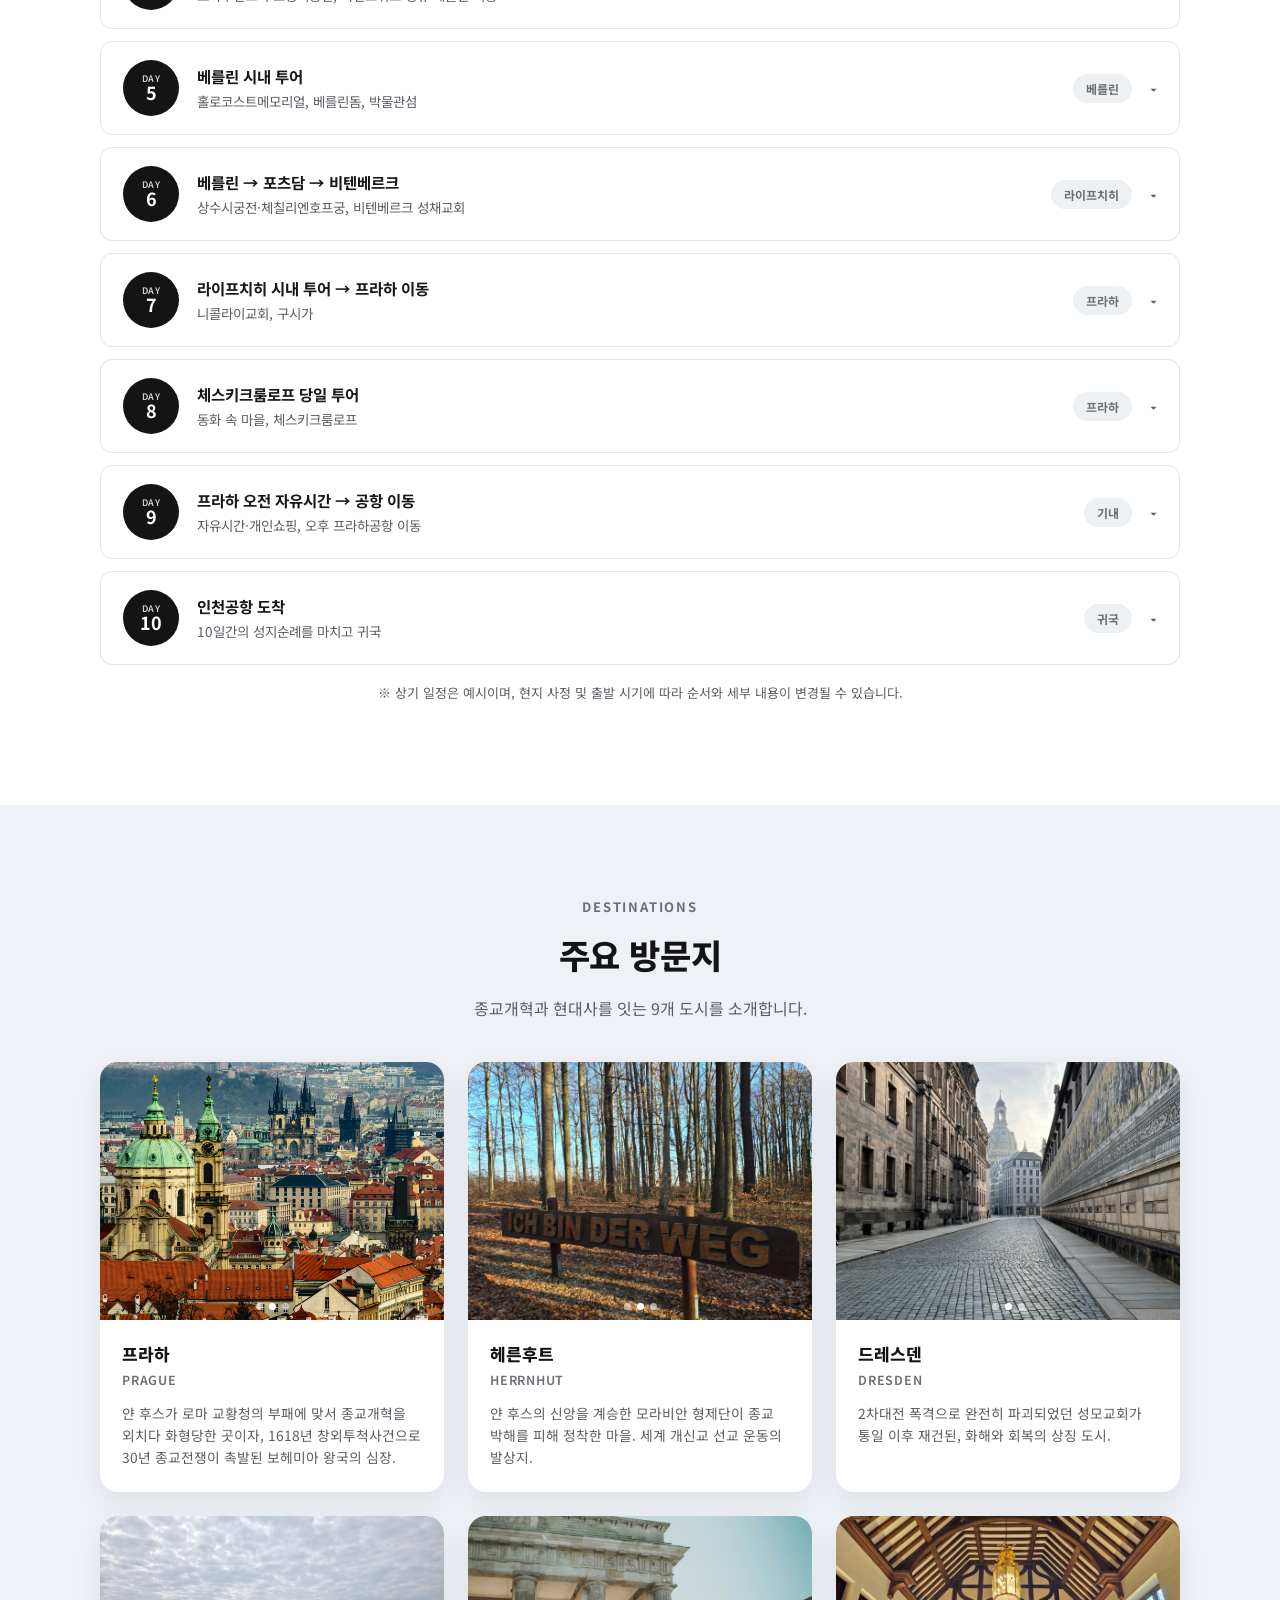
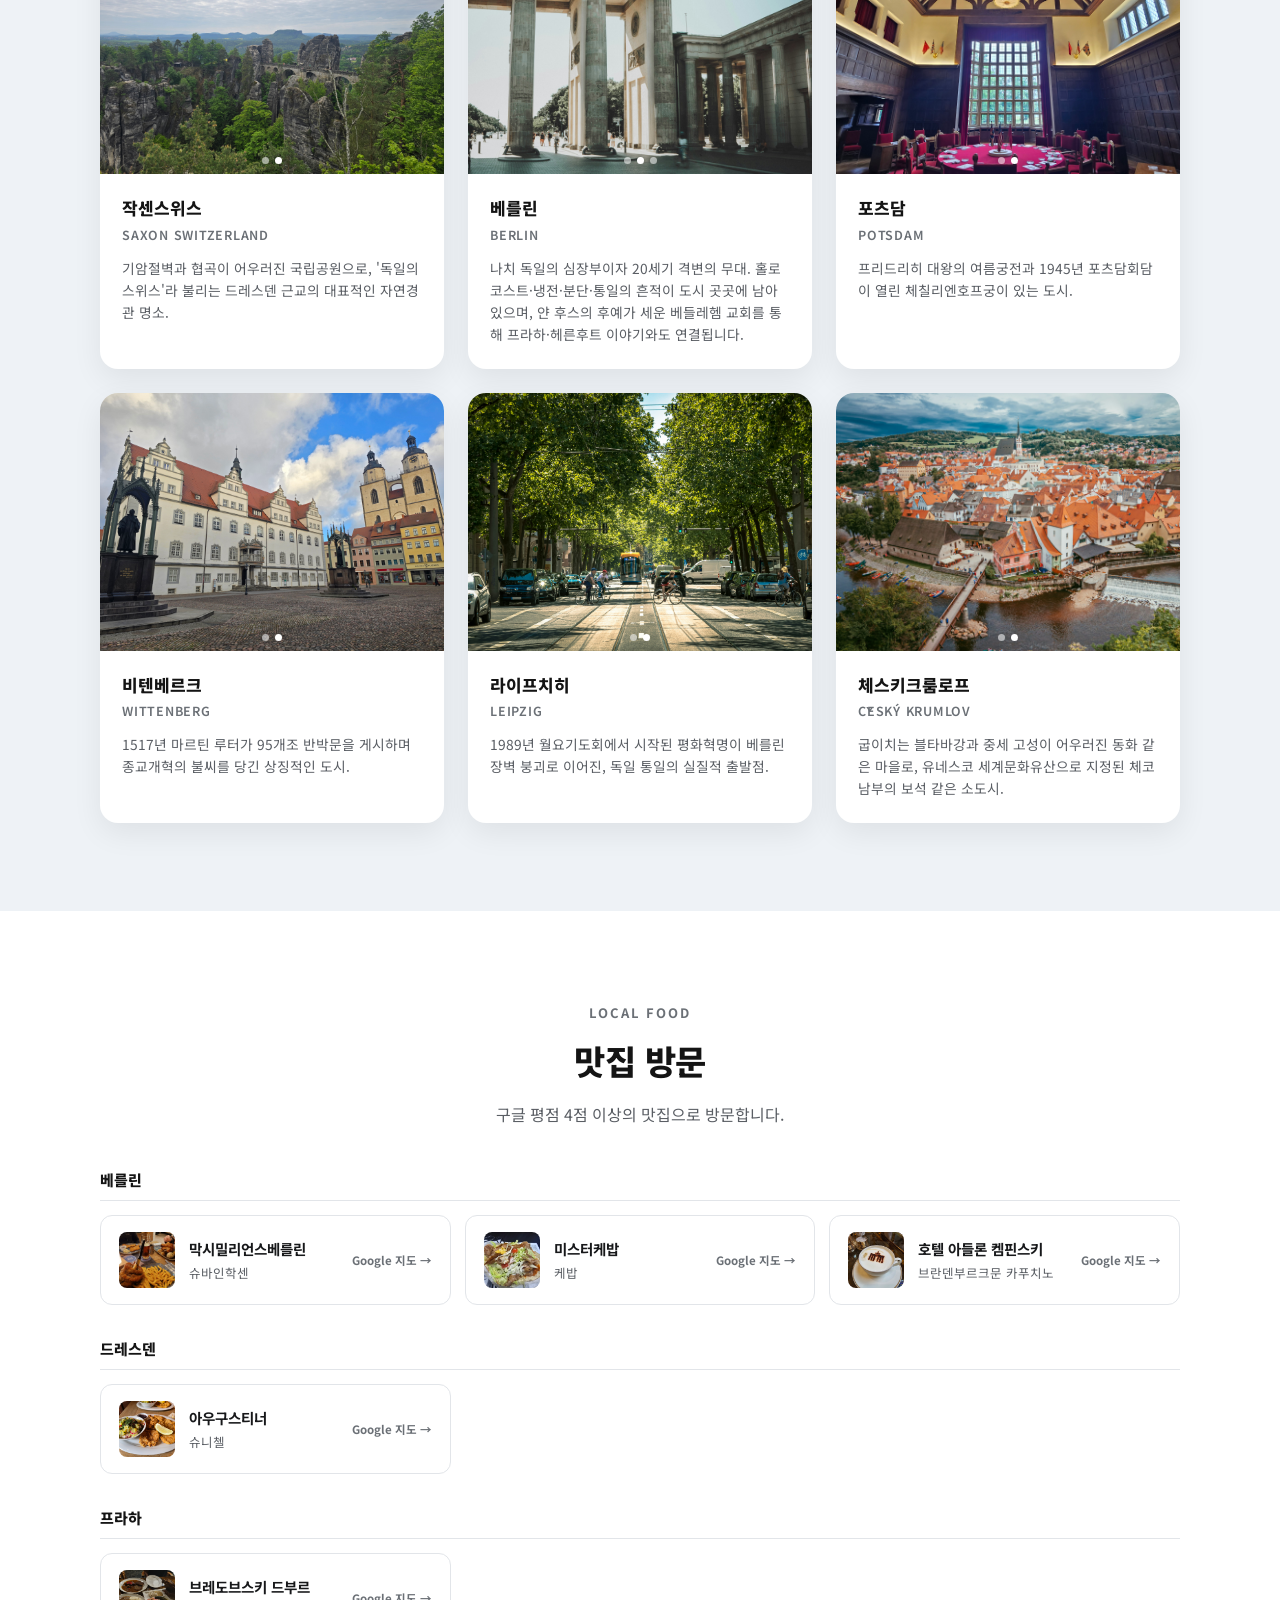
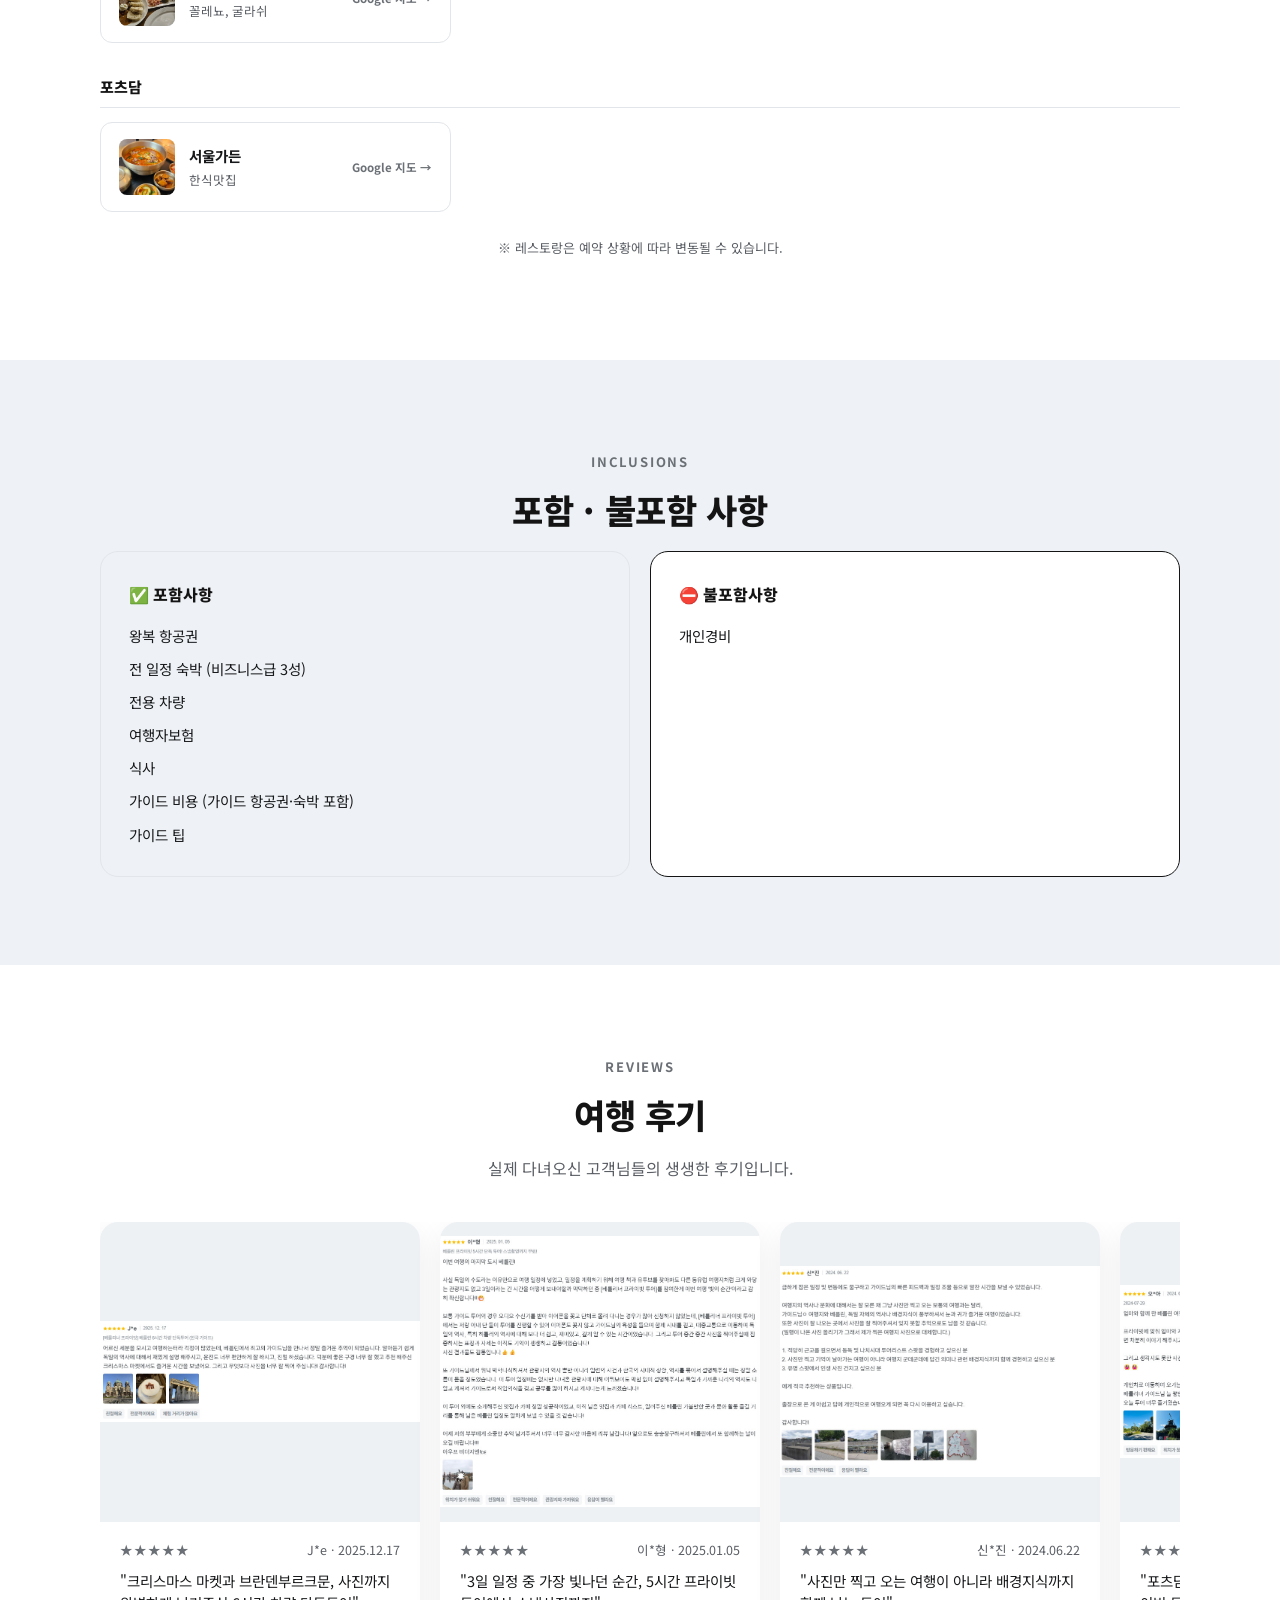
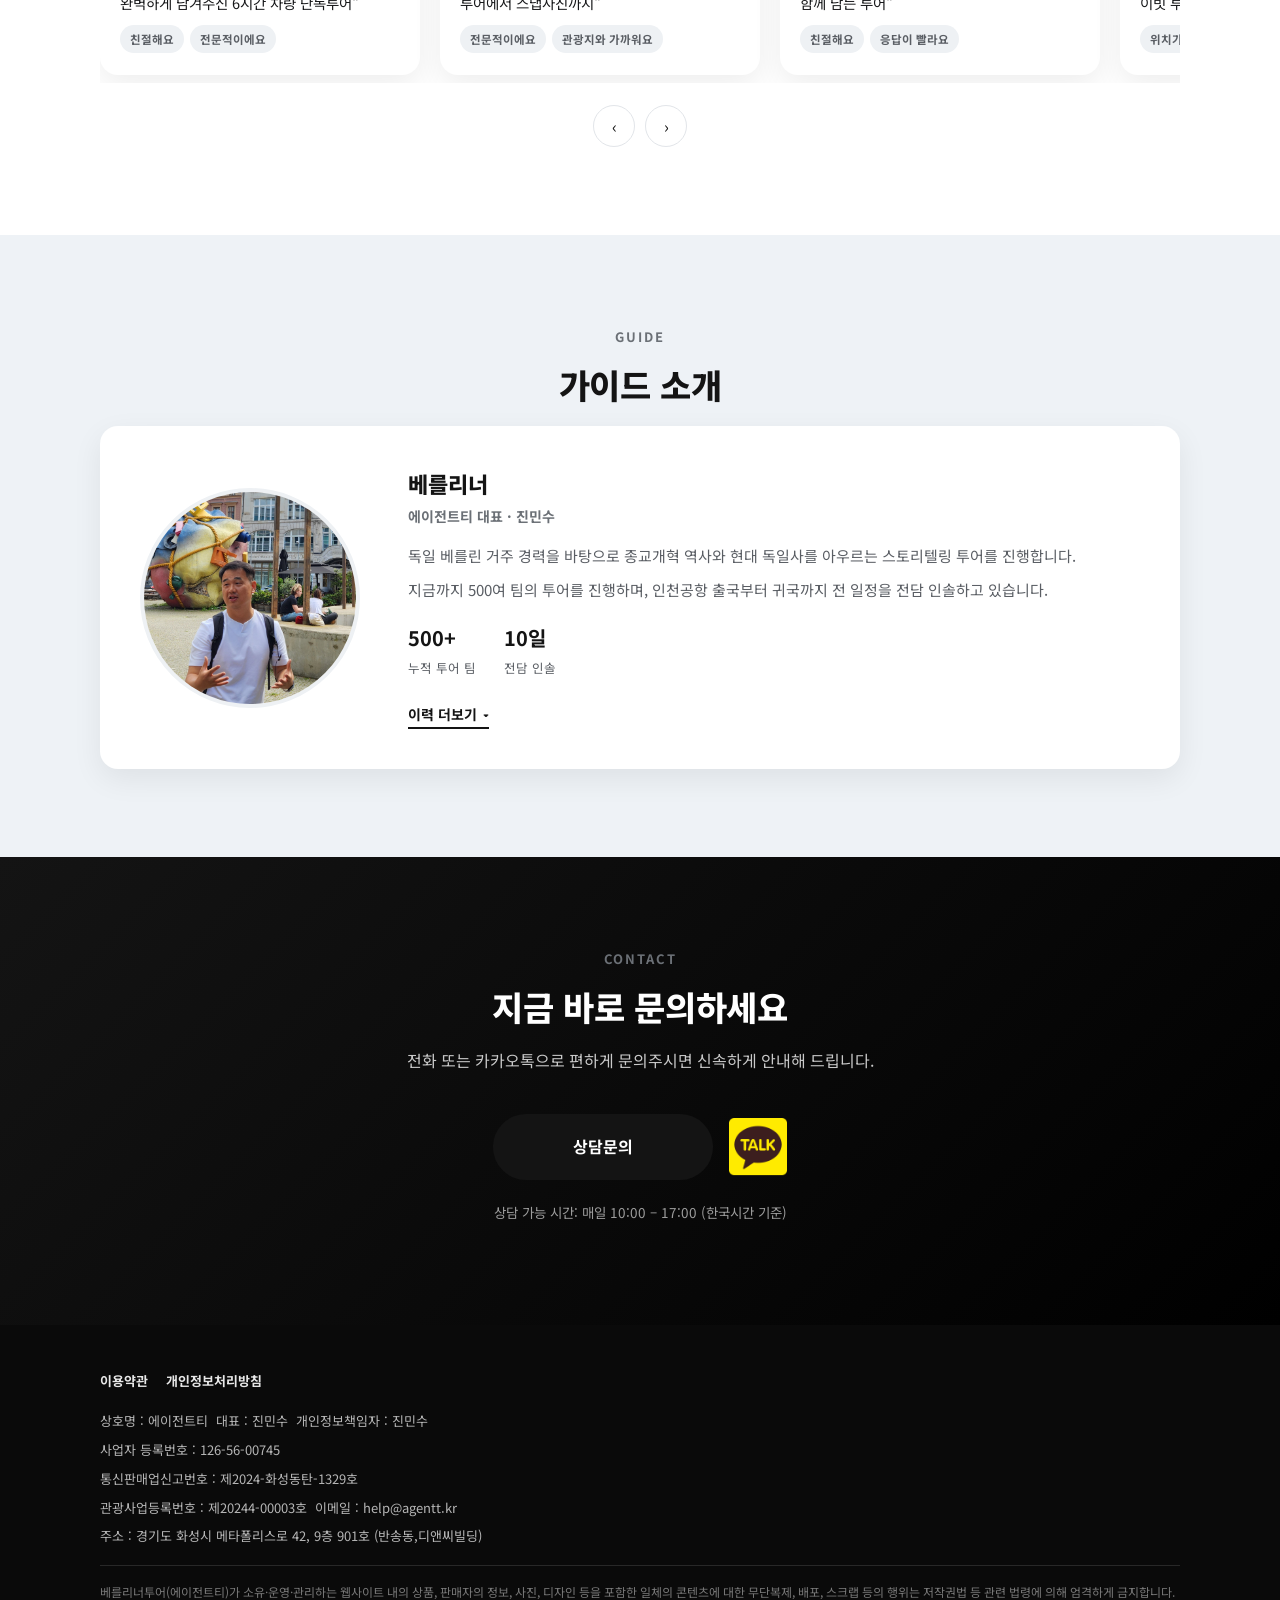
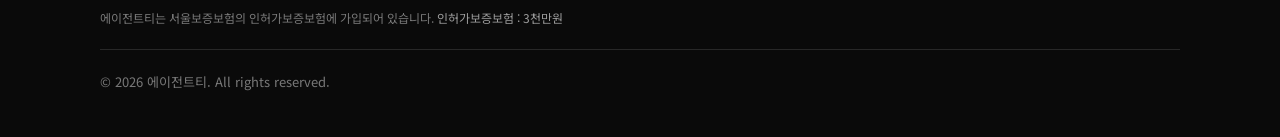
==== commit 8e8cab10: "'이런 분들께 추천해요' 섹션 추가 상품개요 다음, 상품특징 앞에 신설. 방문객이 먼저 자신에게 맞는 상품인지 공감한 뒤 특징을 보도록 배치. 제시받은 3개 항목에 가이드의 강점(" ====
--- a/products/germany-czech/index.html
+++ b/products/germany-czech/index.html
@@ -16,7 +16,7 @@
 <link rel="preconnect" href="https://fonts.googleapis.com">
 <link rel="preconnect" href="https://fonts.gstatic.com" crossorigin>
 <link href="https://fonts.googleapis.com/css2?family=Noto+Sans+KR:wght@400;500;600;700;800&display=swap" rel="stylesheet">
-<link rel="stylesheet" href="/assets/css/style.css?v=202609140550">
+<link rel="stylesheet" href="/assets/css/style.css?v=202609140618">
 </head>
 <body>
 
@@ -86,6 +86,44 @@
       <tr><th>여행형태</th><td>소규모 프라이빗 (2~6인)</td></tr>
       <tr><th>상품가</th><td>문의 (전화/카카오톡)</td></tr>
     </table>
+  </div>
+</section>
+
+<!-- ============================== 이런 분들께 추천해요 ============================== -->
+<section class="section">
+  <div class="container">
+    <div class="section-head">
+      <span class="section-eyebrow">Who Is This For</span>
+      <h2 class="section-title">이런 분들께 추천해요</h2>
+      <p class="section-desc">독일 베를린에서 4년간 거주하며 수백 건의 프라이빗 VIP 투어를 진행해 온 전문 가이드가, 종교개혁과 유럽 현대사를 깊이 있게 안내합니다.</p>
+    </div>
+
+    <div class="recommend-grid">
+      <div class="recommend-item">
+        <span class="recommend-icon">🙏</span>
+        <span class="recommend-text">교회에서 소규모 단체로 독일·체코 성지순례를 계획 중인 분들</span>
+      </div>
+      <div class="recommend-item">
+        <span class="recommend-icon">👨‍👩‍👧</span>
+        <span class="recommend-text">아이들과 함께 살아있는 유럽사 교육과 성지순례를 하고 싶은 분들</span>
+      </div>
+      <div class="recommend-item">
+        <span class="recommend-icon">🎒</span>
+        <span class="recommend-text">정형화된 패키지여행은 싫고, 우리끼리 자유롭게 소규모로 여행하고 싶은 분들</span>
+      </div>
+      <div class="recommend-item">
+        <span class="recommend-icon">📖</span>
+        <span class="recommend-text">가이드북이 아닌, 현지에 직접 거주한 전문가의 생생한 역사 이야기를 듣고 싶은 분들</span>
+      </div>
+      <div class="recommend-item">
+        <span class="recommend-icon">👵</span>
+        <span class="recommend-text">부모님·어르신을 모시고 편안하고 안전한 프라이빗 여행을 계획 중인 분들</span>
+      </div>
+      <div class="recommend-item">
+        <span class="recommend-icon">🚘</span>
+        <span class="recommend-text">대형 버스 단체투어 대신, 전용 차량으로 여유롭게 다니고 싶은 분들</span>
+      </div>
+    </div>
   </div>
 </section>
 
@@ -809,6 +847,6 @@
   </a>
 </div>
 
-<script src="/assets/js/main.js?v=202609140550"></script>
+<script src="/assets/js/main.js?v=202609140618"></script>
 </body>
 </html>
--- a/assets/css/style.css
+++ b/assets/css/style.css
@@ -365,6 +365,24 @@
 }
 .overview-table td { color: var(--color-ink-soft); }
 .overview-table td strong { color: var(--color-ink); }
+
+/* ---------- Who is this for ---------- */
+.recommend-grid {
+  display: grid;
+  grid-template-columns: 1fr 1fr;
+  gap: 14px;
+}
+.recommend-item {
+  display: flex;
+  align-items: flex-start;
+  gap: 14px;
+  padding: 20px 22px;
+  background: var(--color-paper);
+  border: 1px solid var(--color-line);
+  border-radius: var(--radius-md);
+}
+.recommend-icon { font-size: 24px; flex-shrink: 0; line-height: 1.3; }
+.recommend-text { font-size: 14.5px; color: var(--color-ink); line-height: 1.55; font-weight: 600; }
 
 /* ---------- Feature cards ---------- */
 .feature-grid {
@@ -960,6 +978,7 @@
   .overview-table td { padding: 14px 16px; font-size: 13.5px; }
 
   .feature-grid { grid-template-columns: 1fr; }
+  .recommend-grid { grid-template-columns: 1fr; }
   .dest-grid { grid-template-columns: 1fr; }
   .include-grid { grid-template-columns: 1fr; }
 
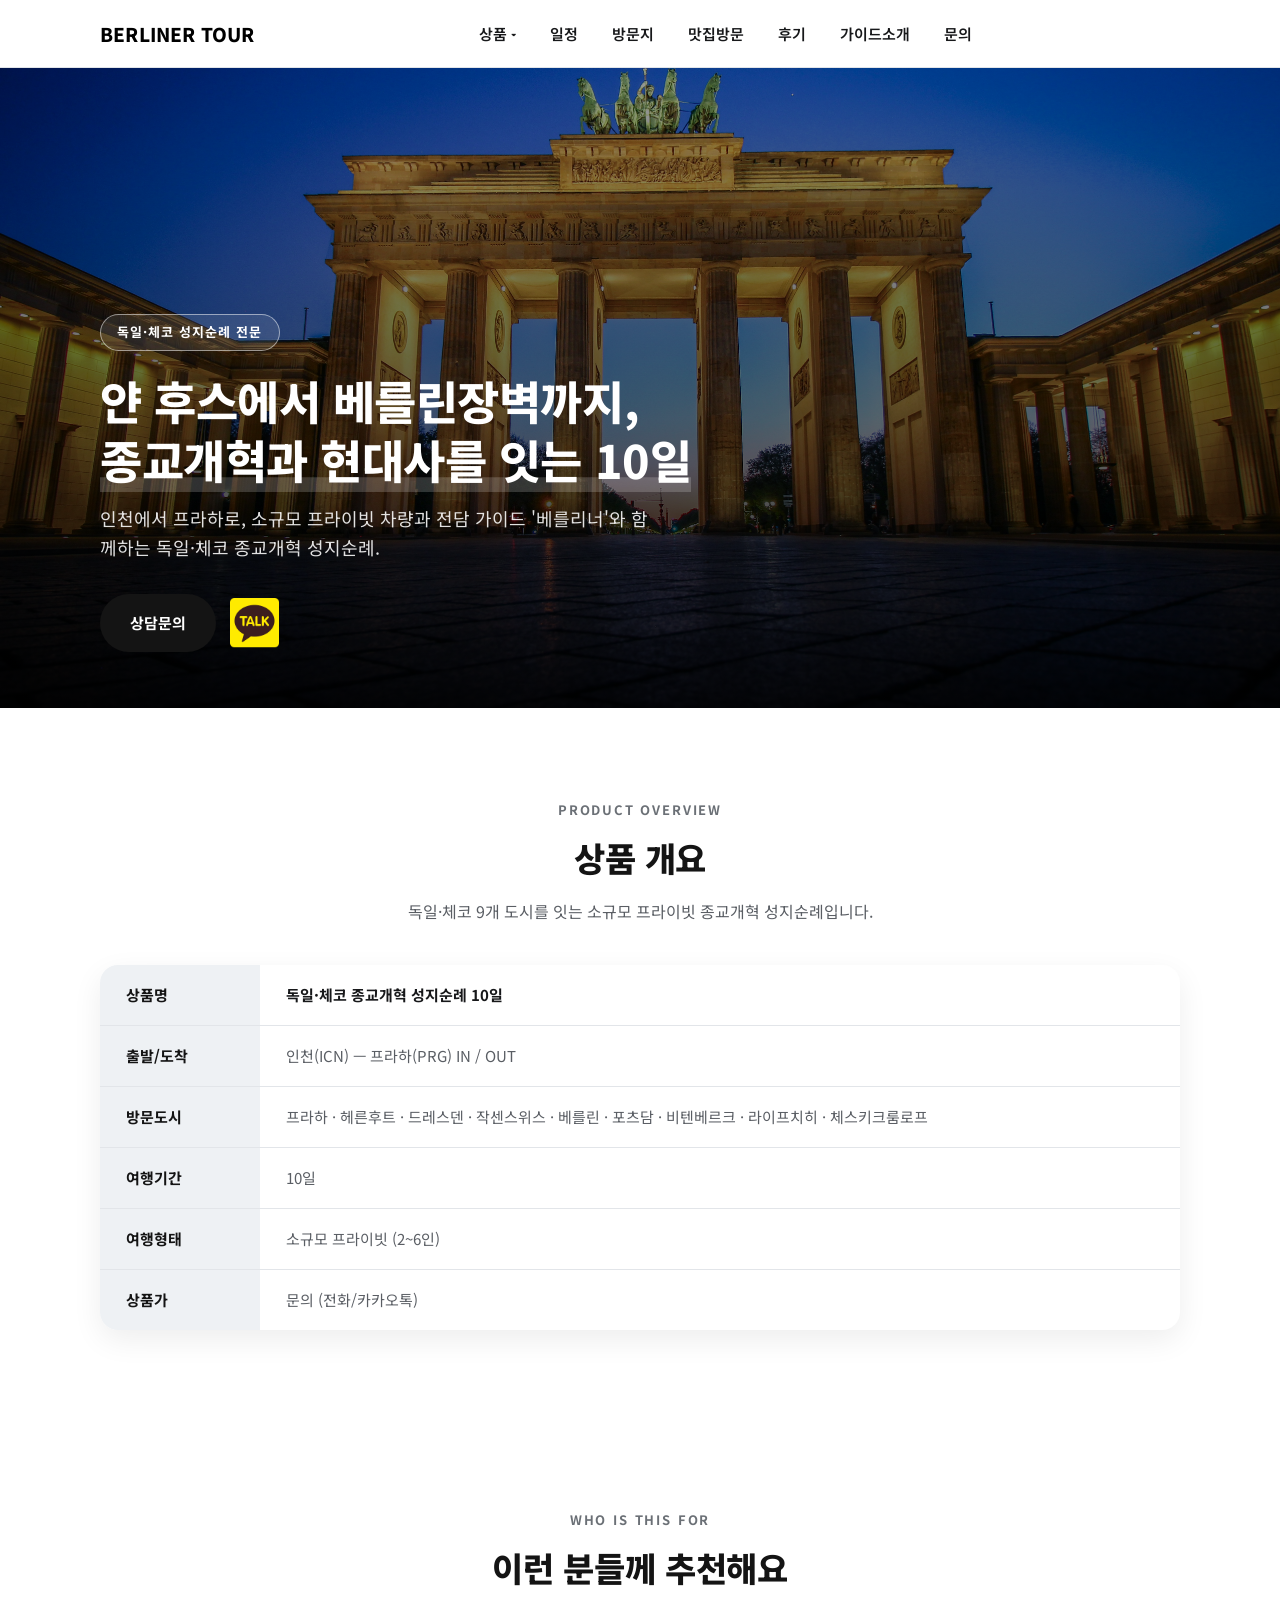
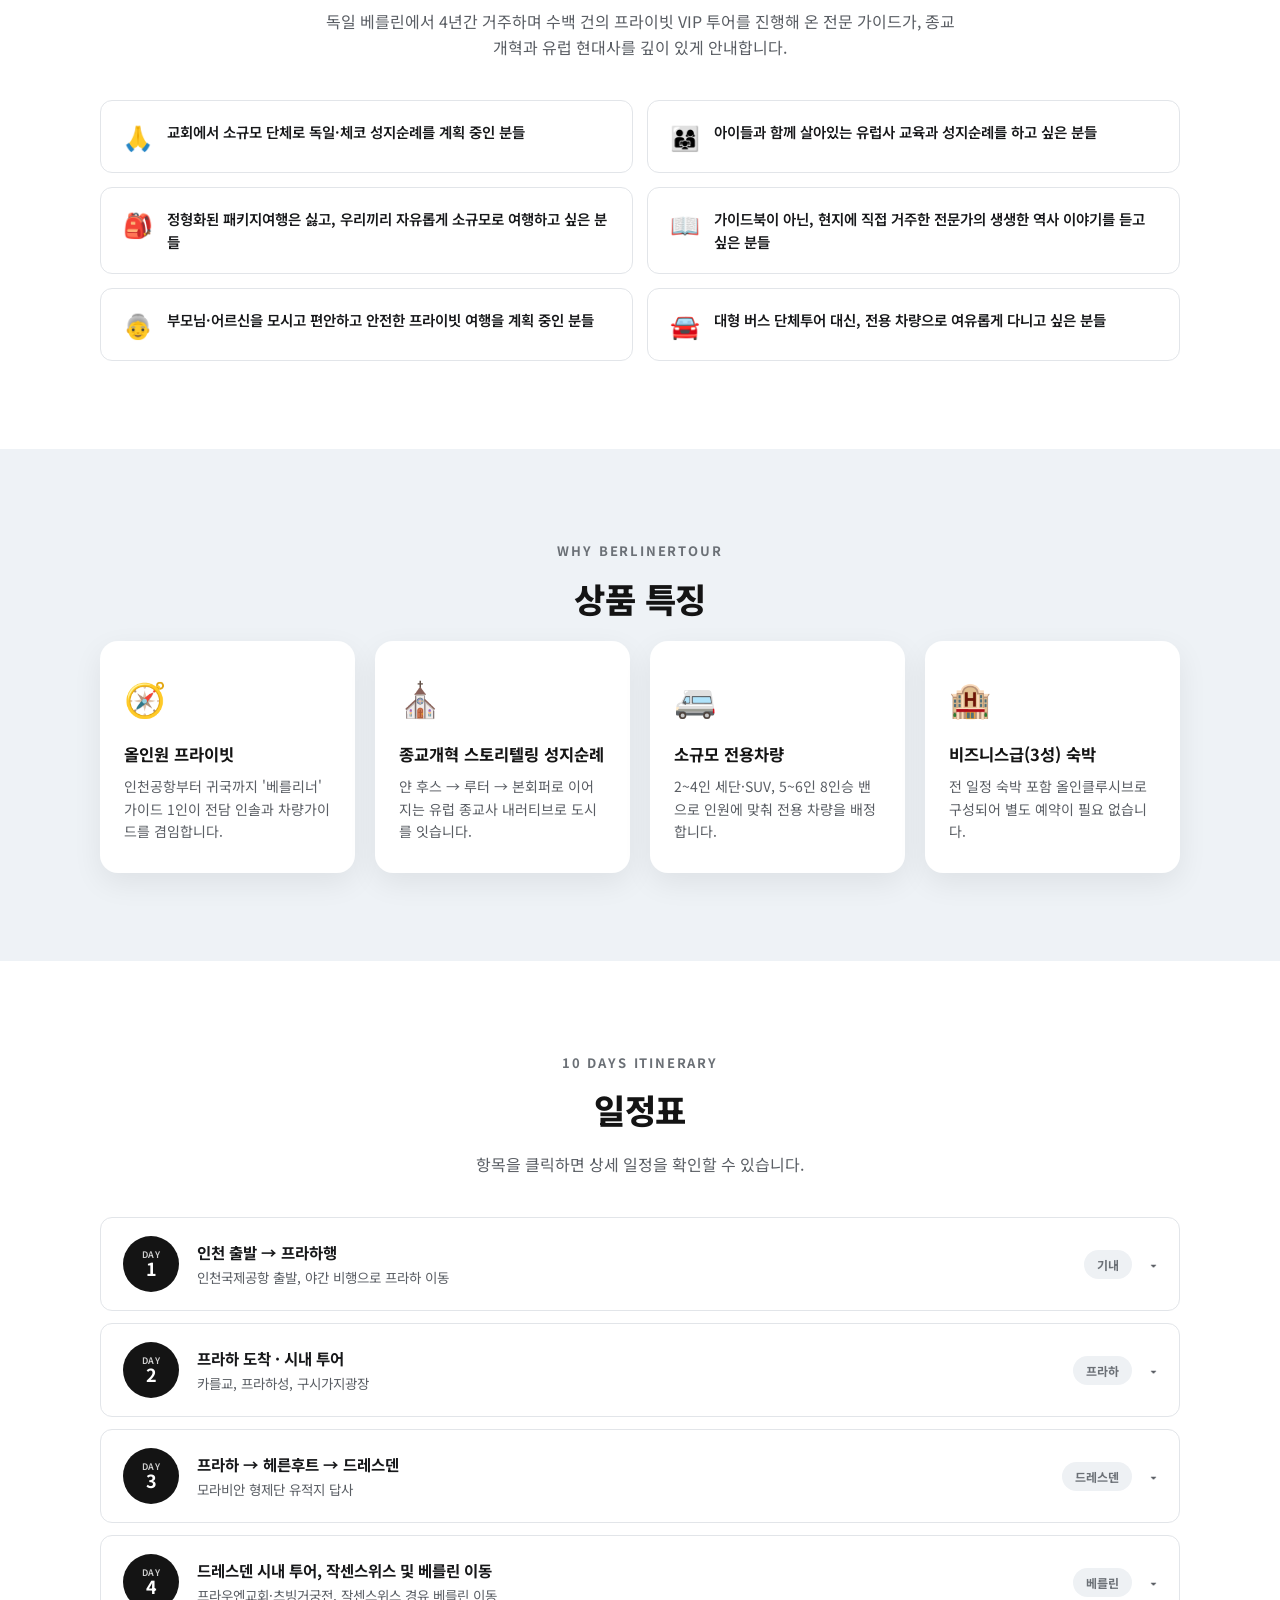
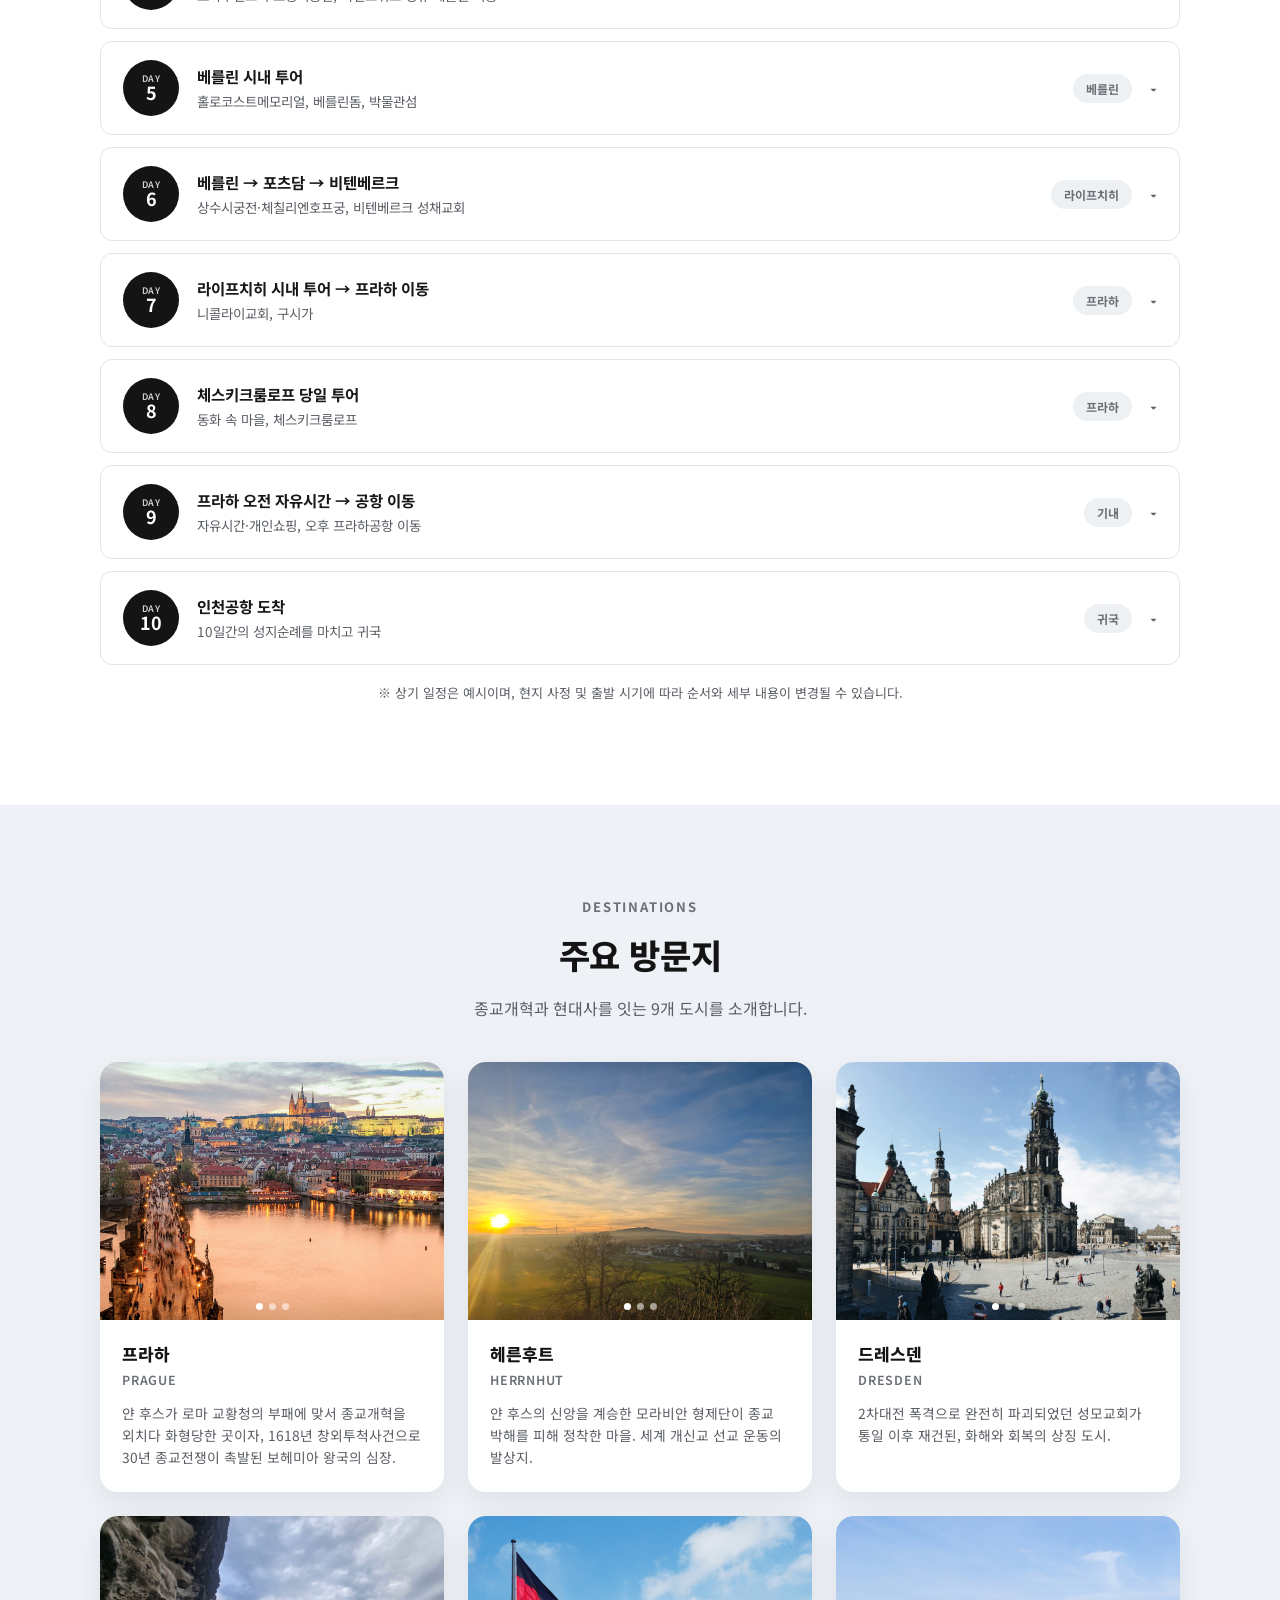
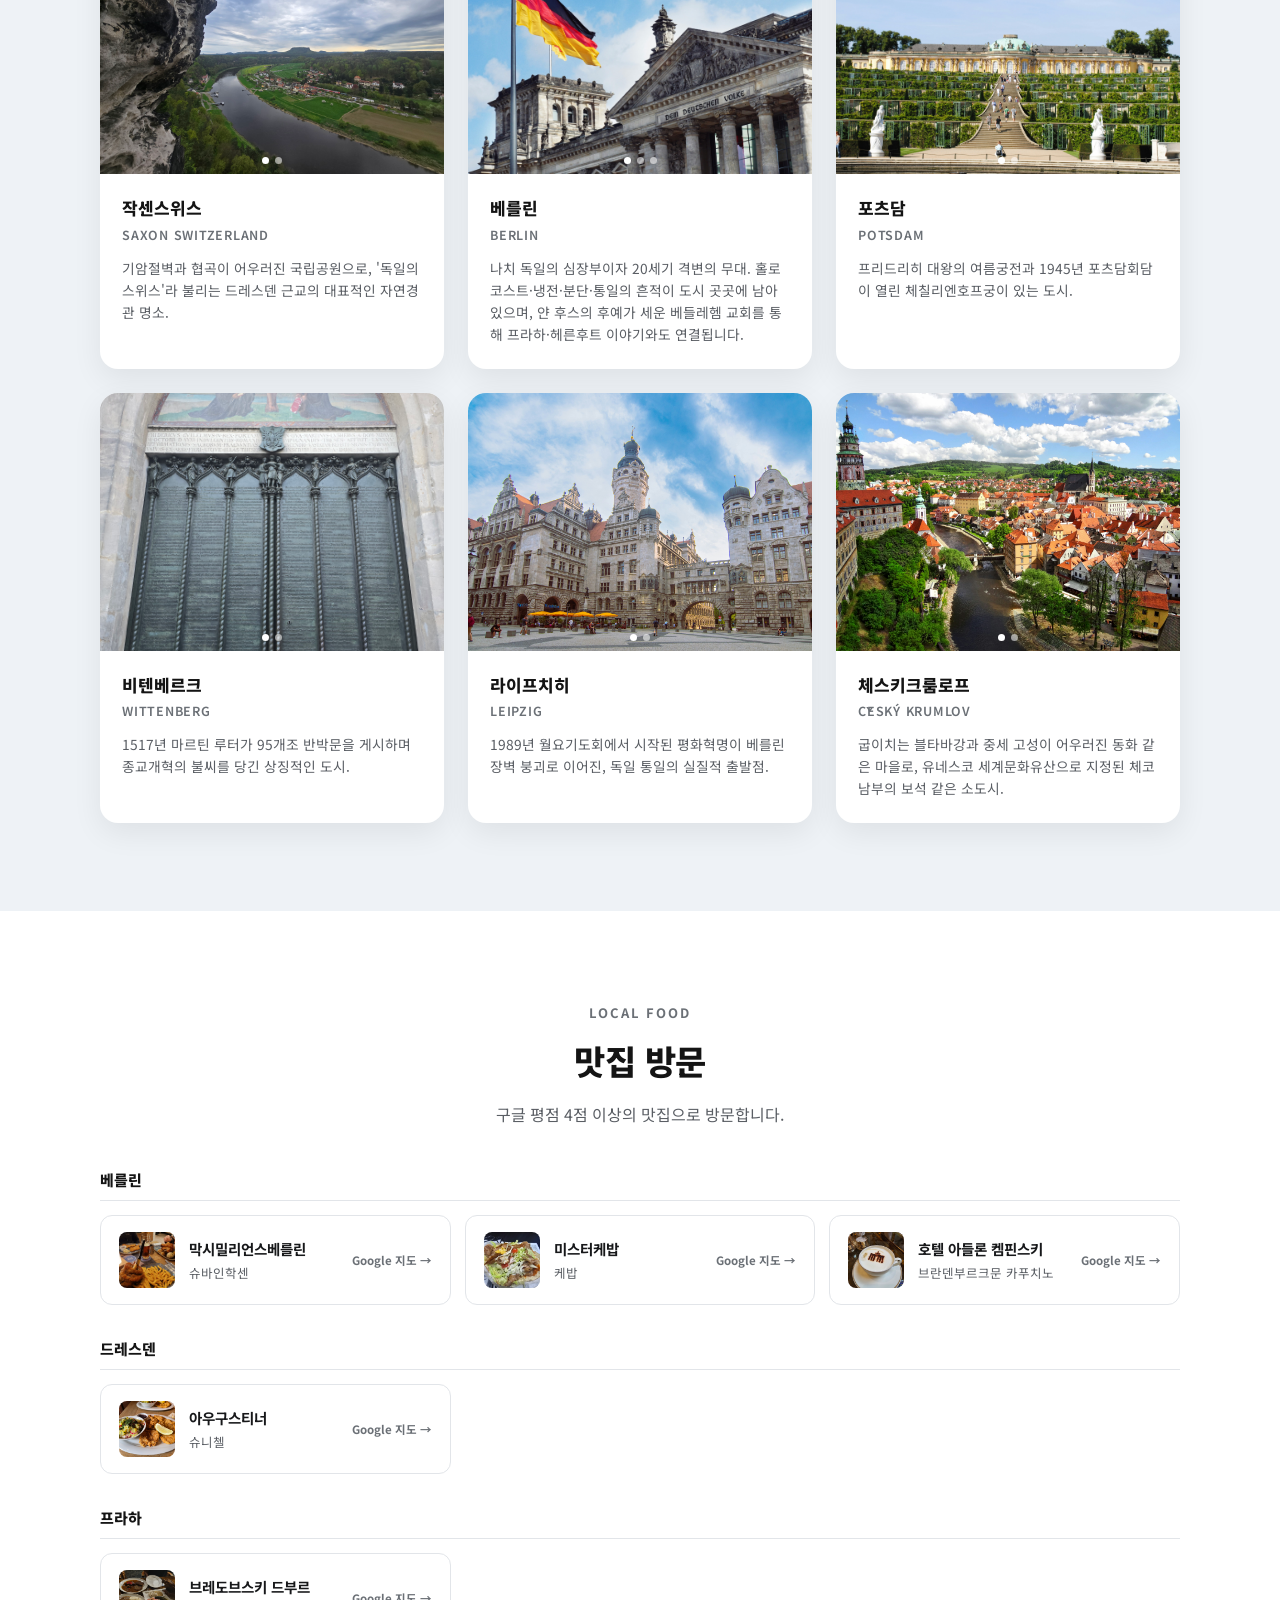
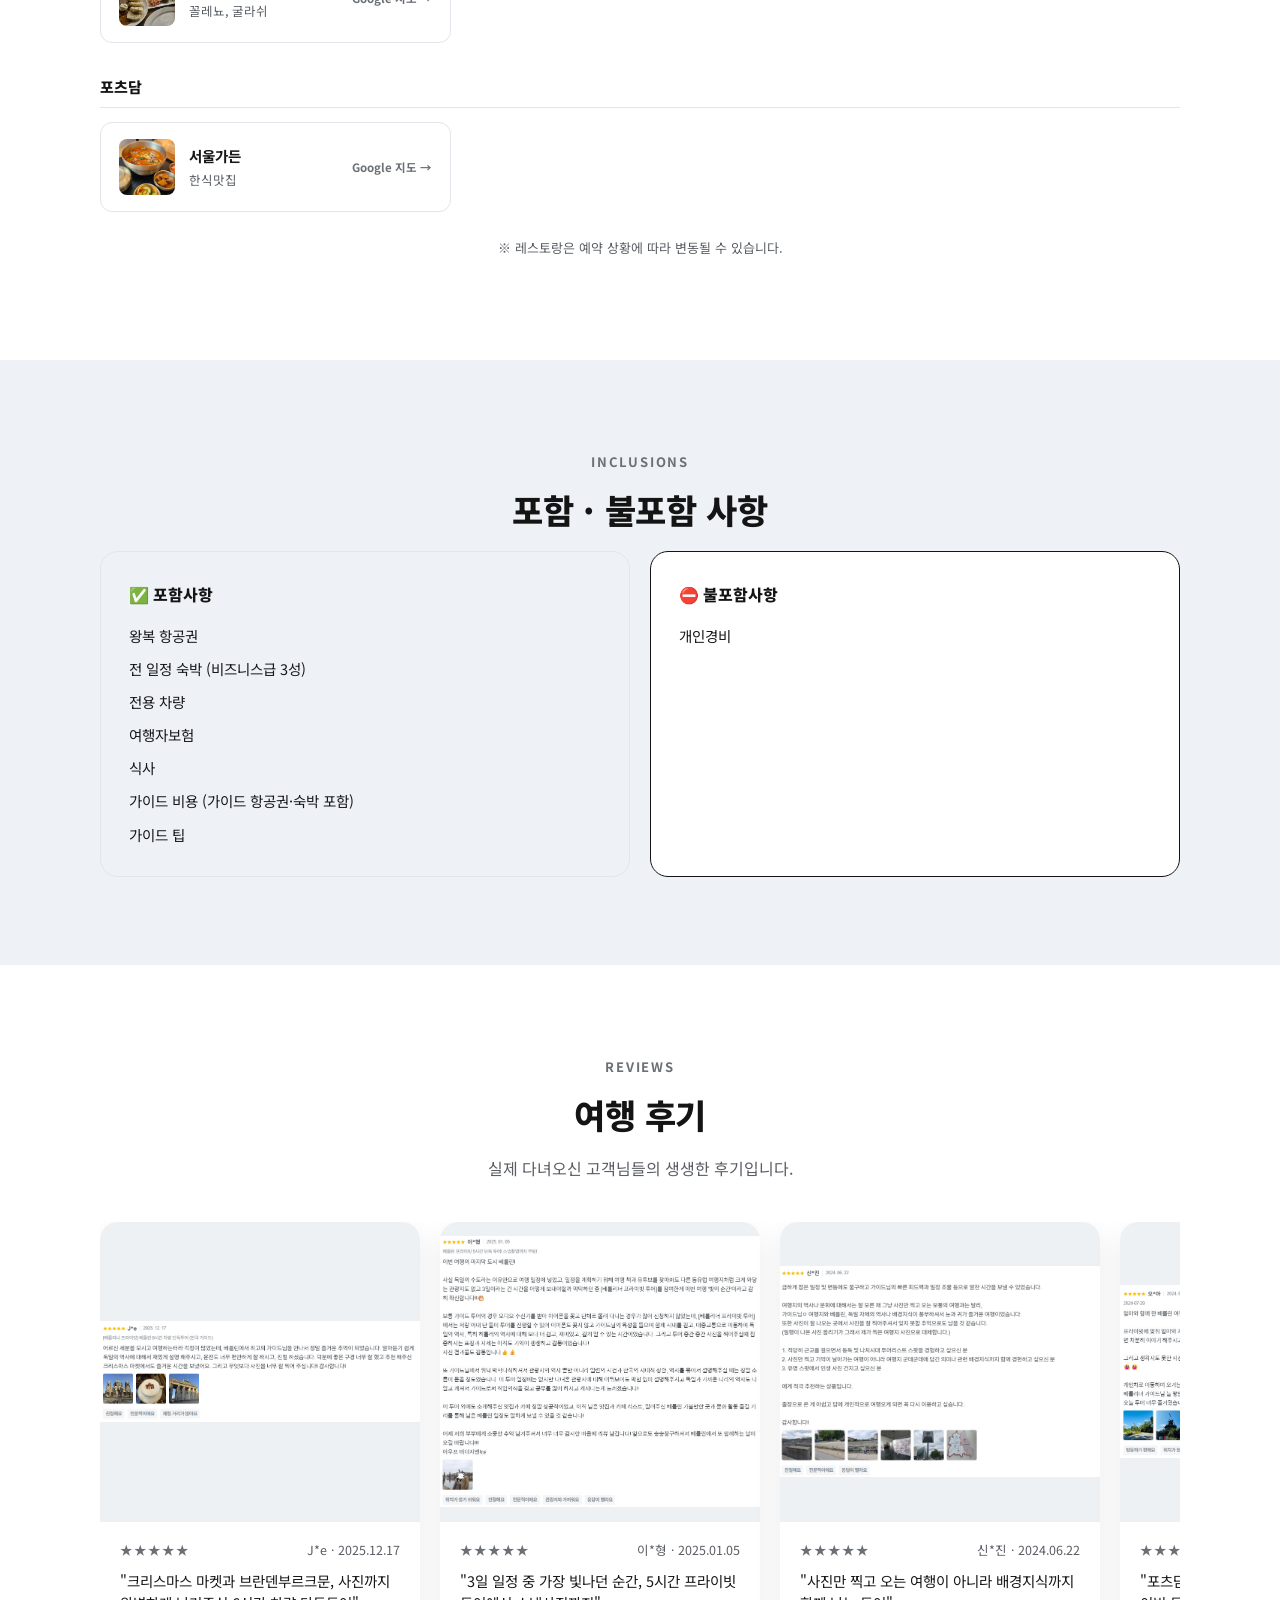
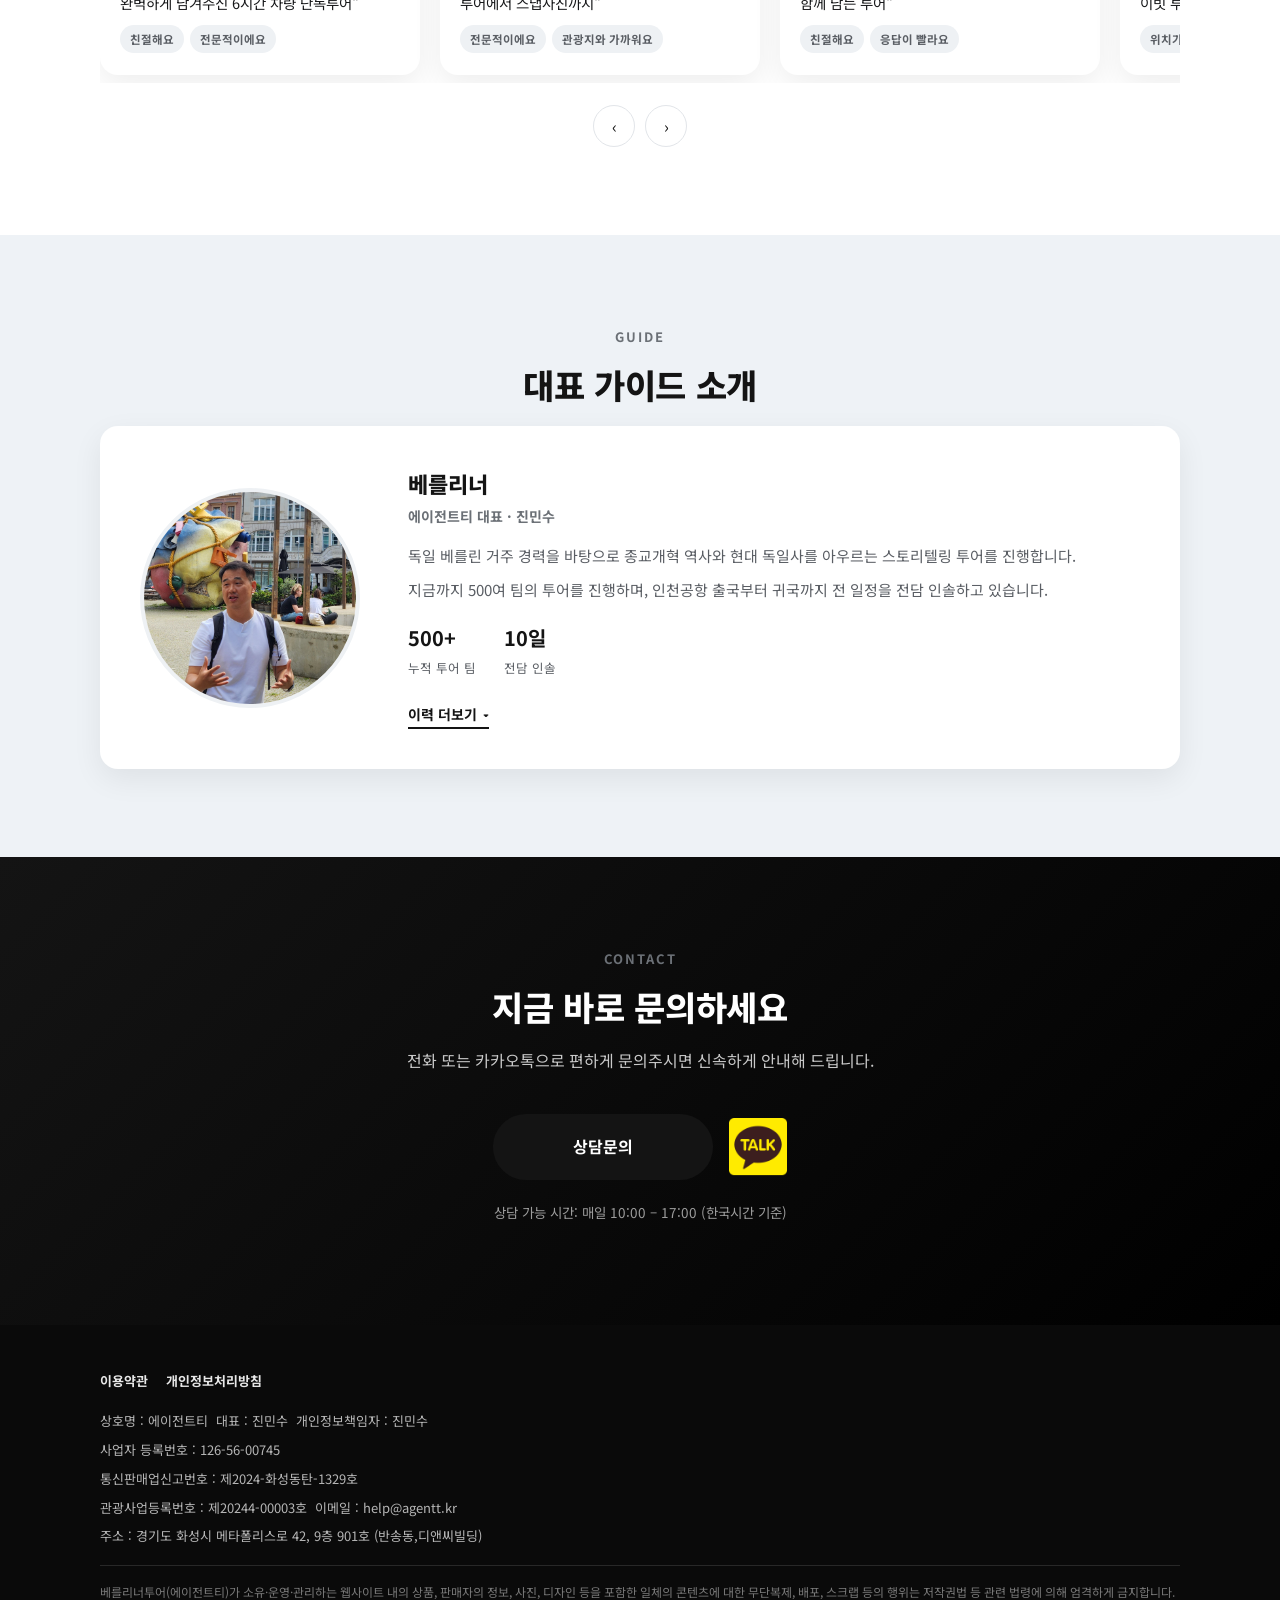
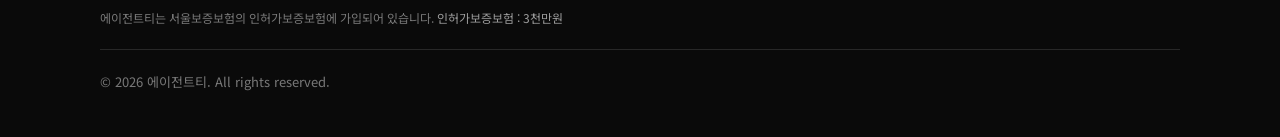
==== commit 9cd991d2: "'가이드 소개' -> '대표 가이드 소개'로 변경 Co-Authored-By: Claude Sonnet 5 <noreply@anthropic.com> Claude-Session: " ====
--- a/products/germany-czech/index.html
+++ b/products/germany-czech/index.html
@@ -16,7 +16,7 @@
 <link rel="preconnect" href="https://fonts.googleapis.com">
 <link rel="preconnect" href="https://fonts.gstatic.com" crossorigin>
 <link href="https://fonts.googleapis.com/css2?family=Noto+Sans+KR:wght@400;500;600;700;800&display=swap" rel="stylesheet">
-<link rel="stylesheet" href="/assets/css/style.css?v=202609140618">
+<link rel="stylesheet" href="/assets/css/style.css?v=202609140701">
 </head>
 <body>
 
@@ -741,7 +741,7 @@
   <div class="container">
     <div class="section-head">
       <span class="section-eyebrow">Guide</span>
-      <h2 class="section-title">가이드 소개</h2>
+      <h2 class="section-title">대표 가이드 소개</h2>
     </div>
 
     <div class="guide-block">
@@ -847,6 +847,6 @@
   </a>
 </div>
 
-<script src="/assets/js/main.js?v=202609140618"></script>
+<script src="/assets/js/main.js?v=202609140701"></script>
 </body>
 </html>
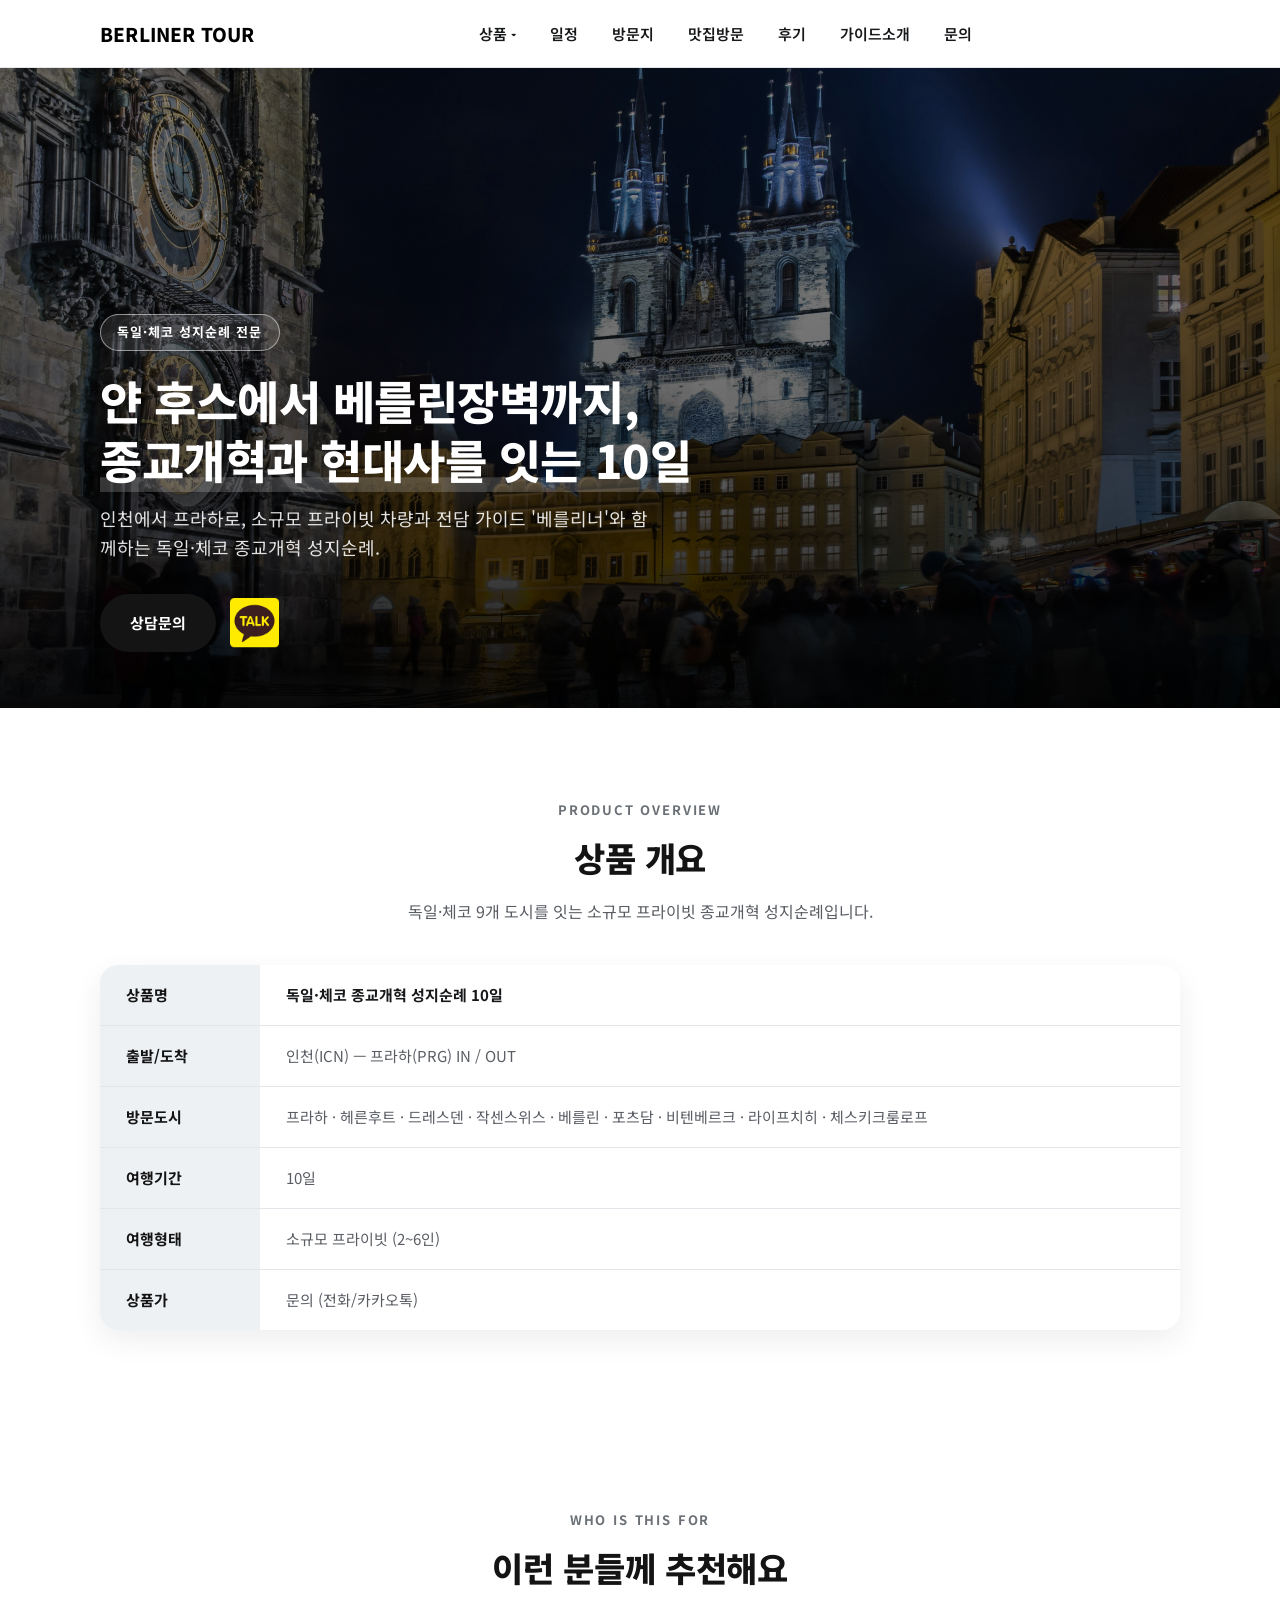
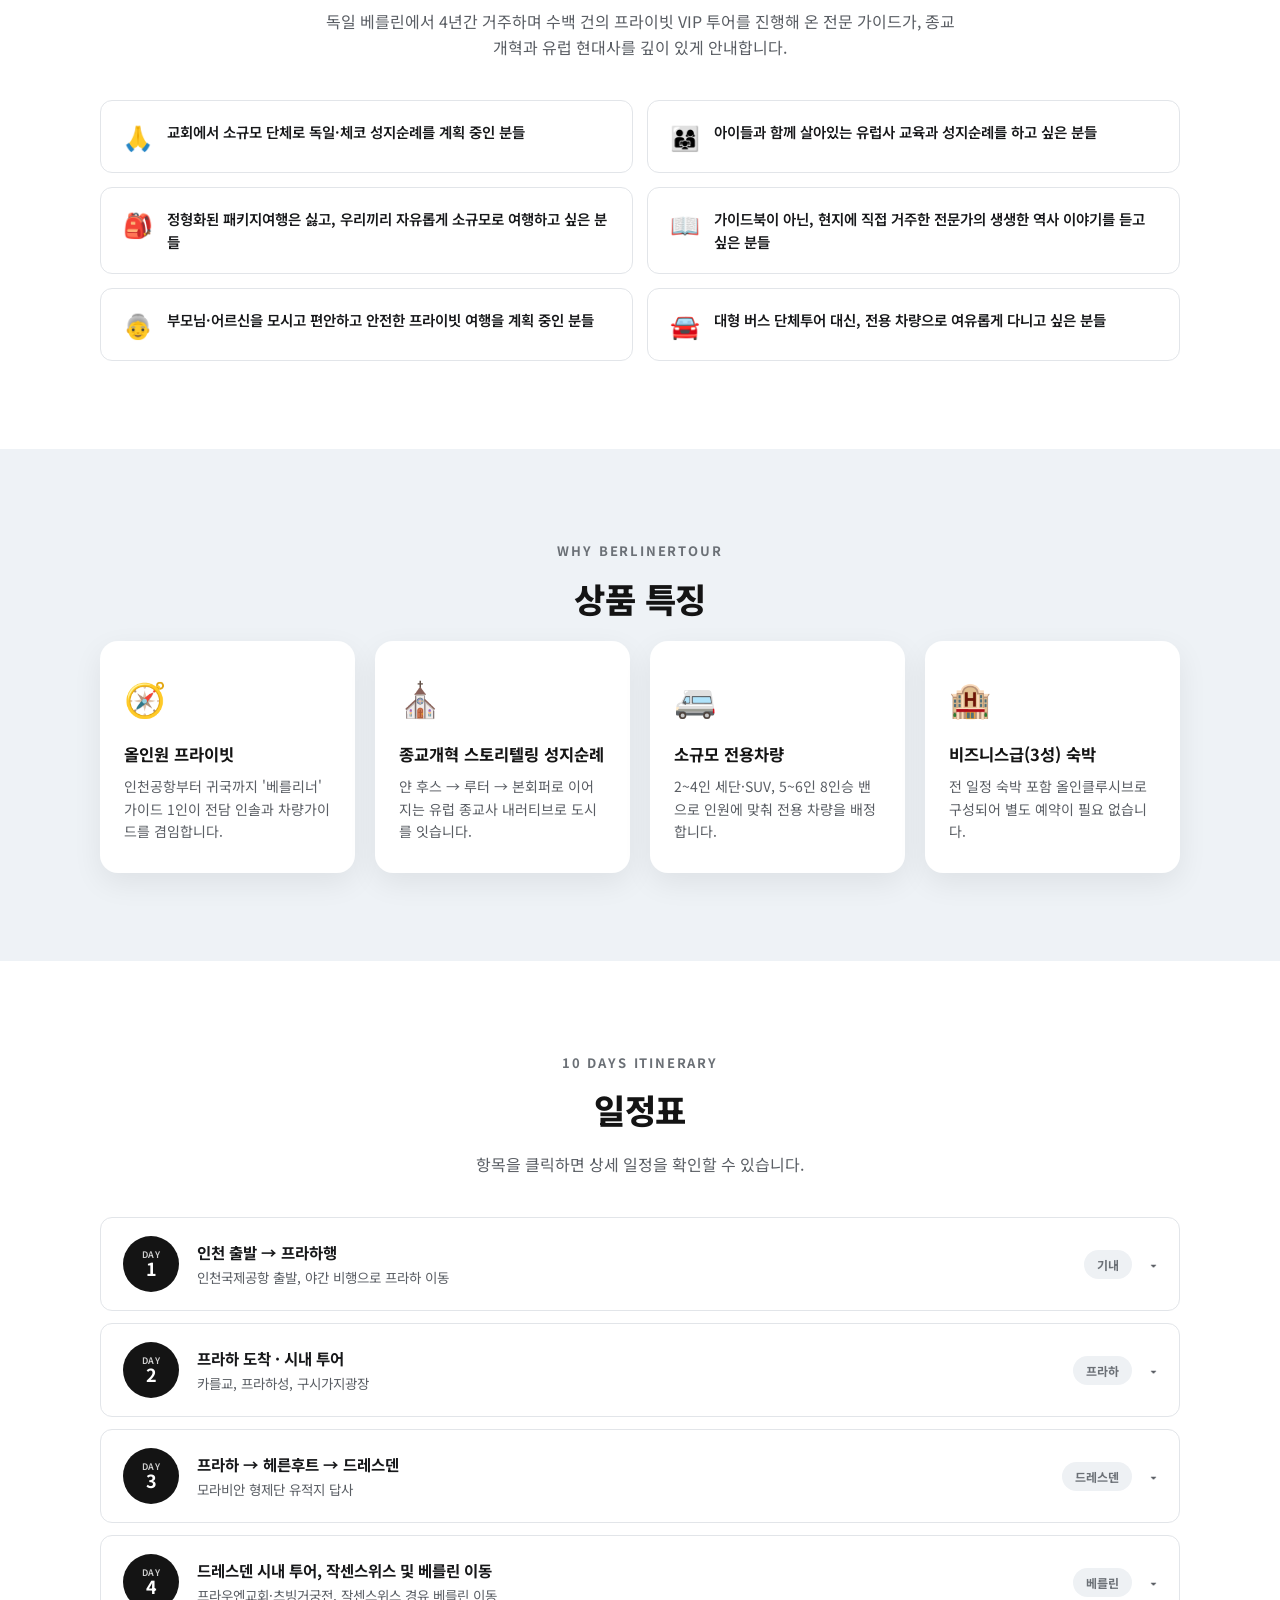
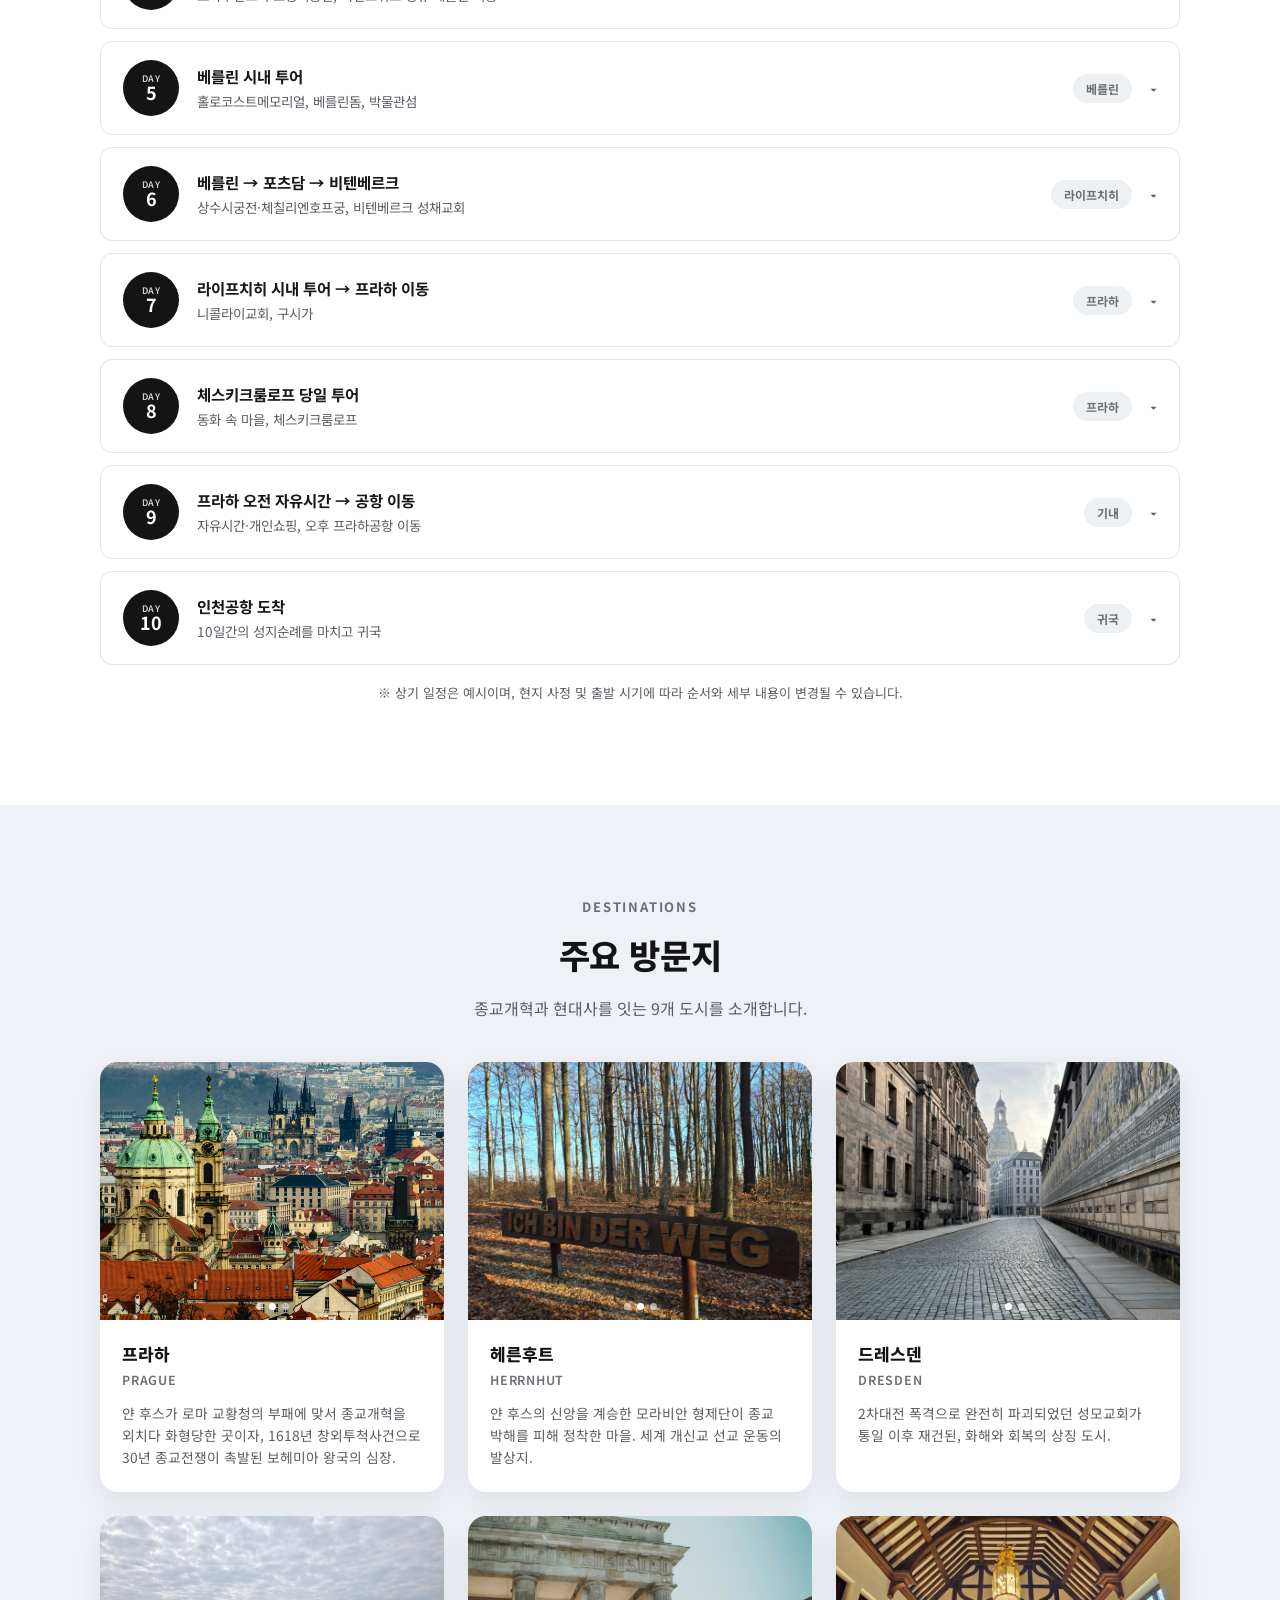
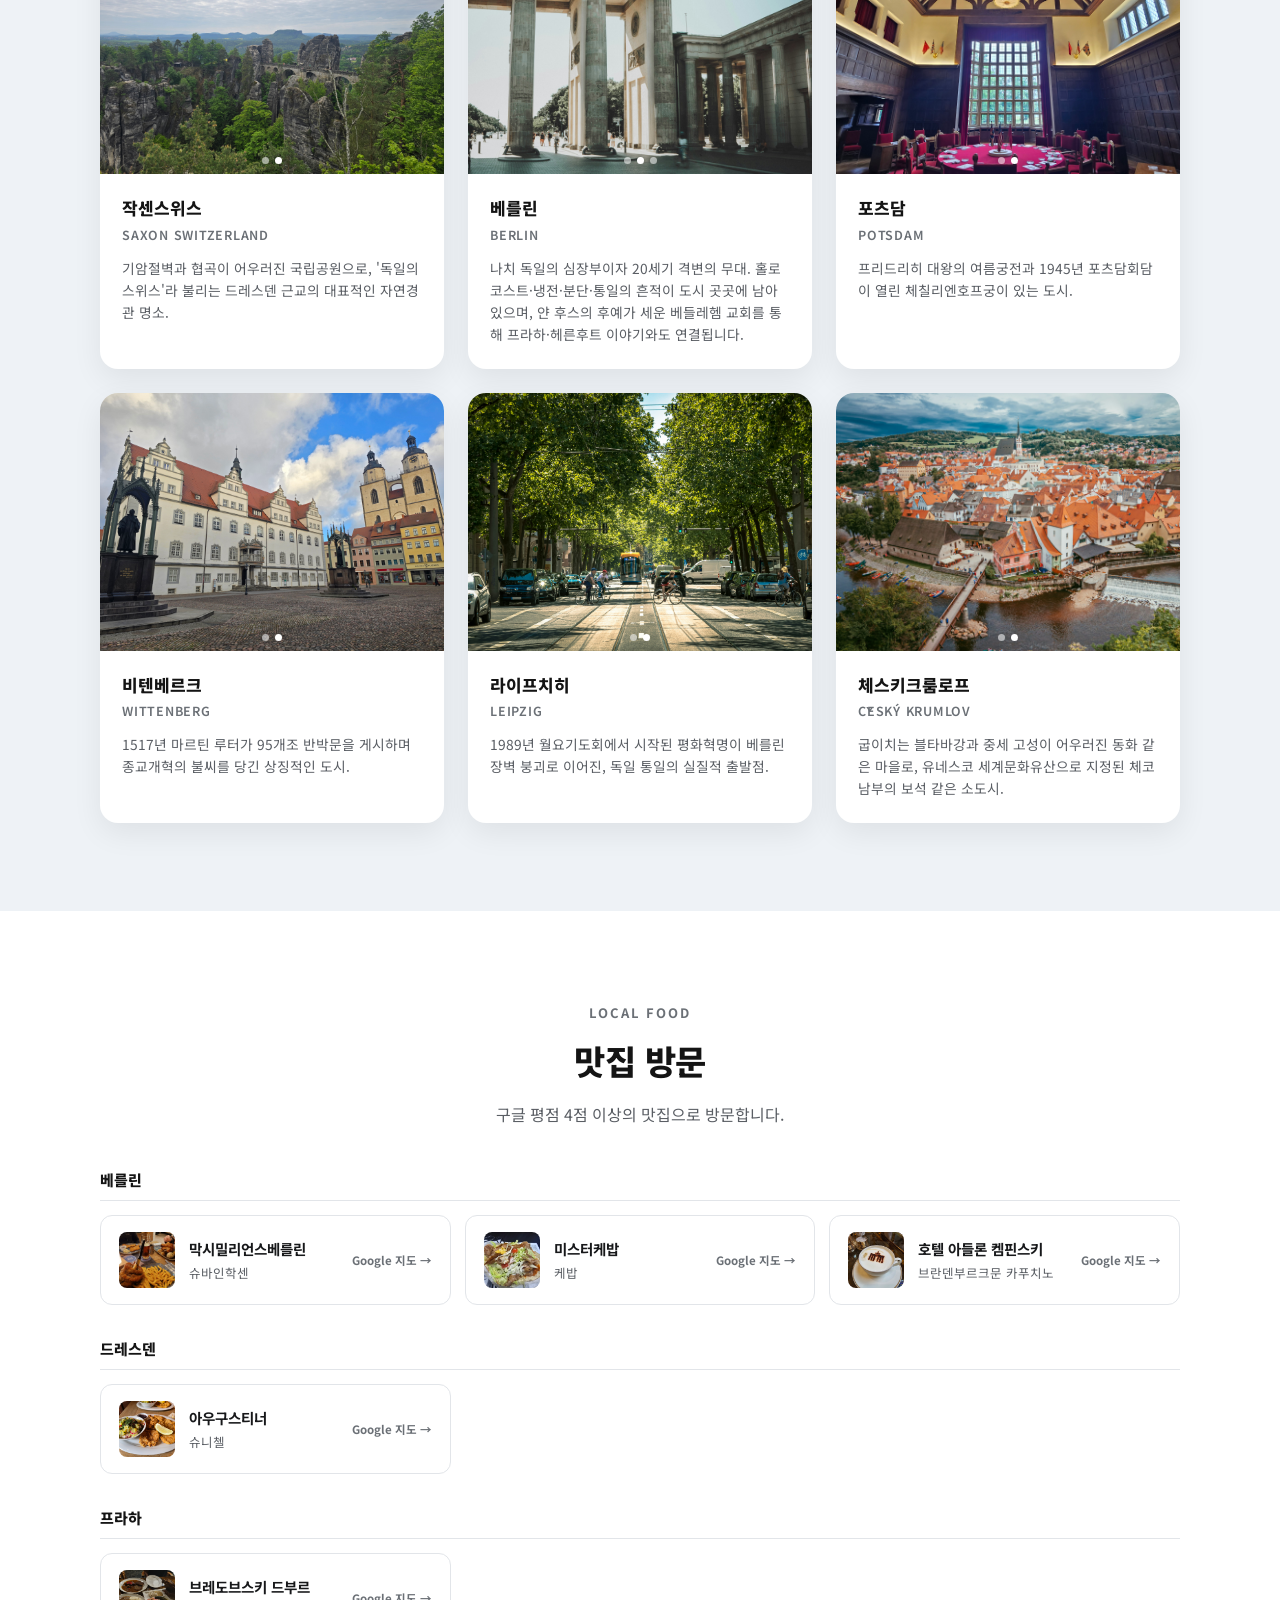
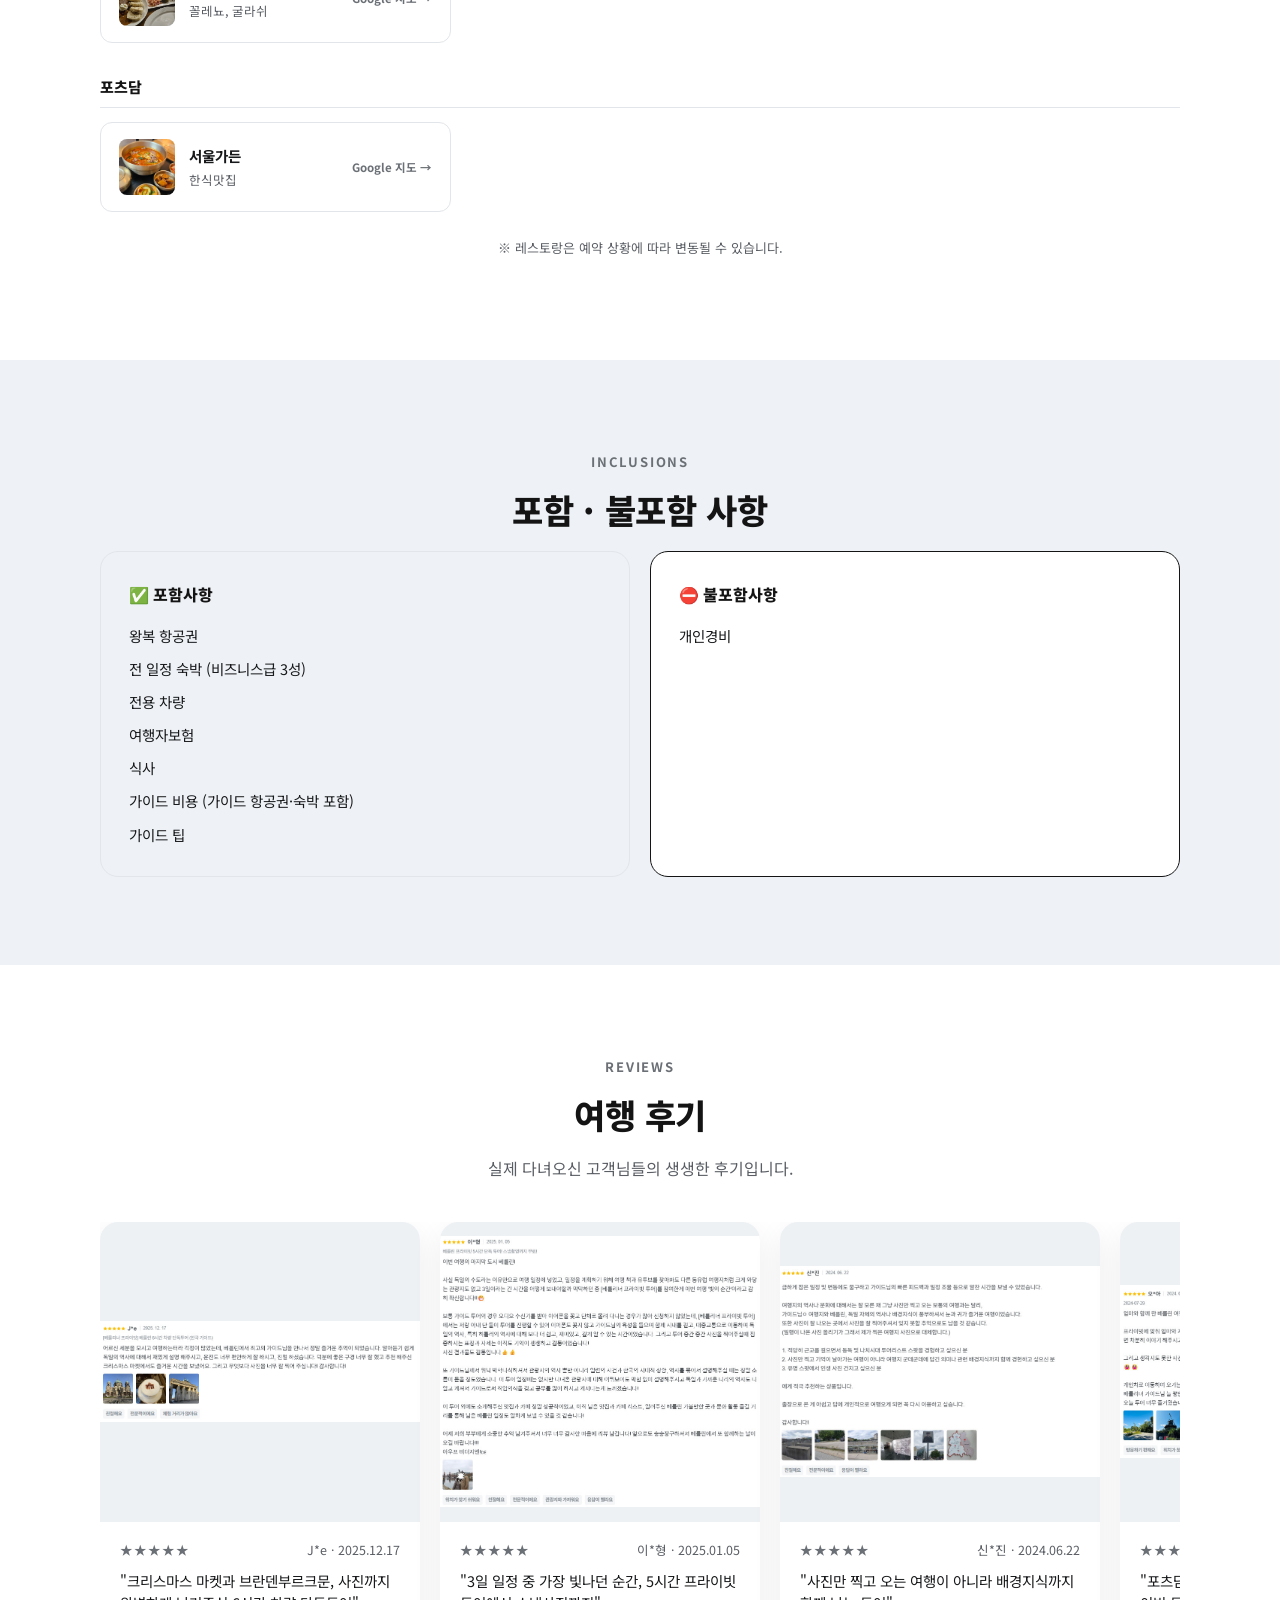
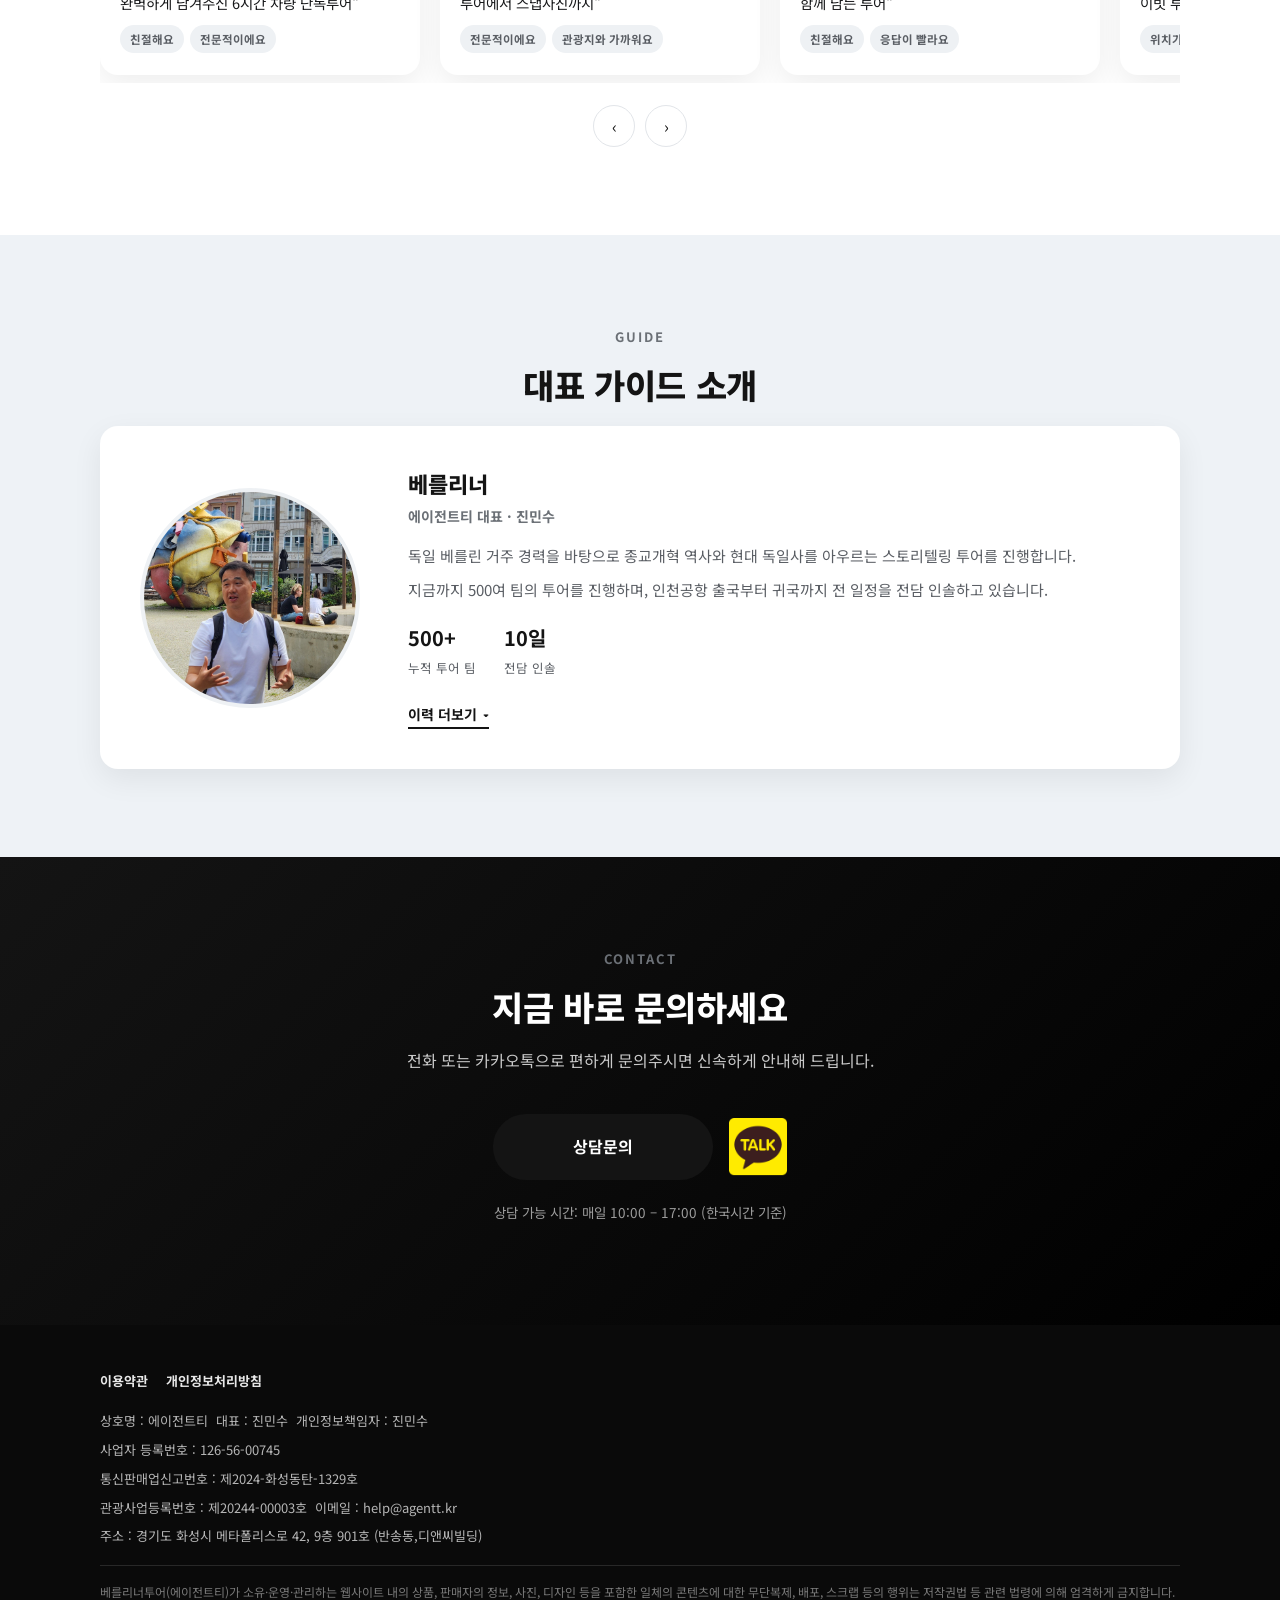
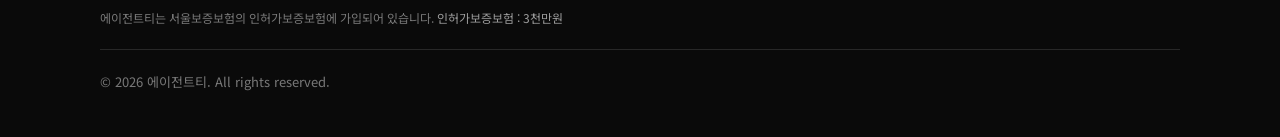
==== commit 424c56bc: "실제 운영 도메인(berliner.agentt.kr)으로 canonical/sitemap/robots 수정 임시로 넣어뒀던 Cloudflare 기본 도메인(berlinertour." ====
--- a/products/germany-czech/index.html
+++ b/products/germany-czech/index.html
@@ -5,7 +5,7 @@
 <meta name="viewport" content="width=device-width, initial-scale=1.0">
 <title>베를리너투어 | 독일·체코 종교개혁 성지순례 10일</title>
 <meta name="description" content="얀 후스에서 베를린장벽까지, 종교개혁과 현대사를 잇는 10일. 프라하·헤른후트·드레스덴·베를린·포츠담·비텐베르크·라이프치히를 도는 소규모 프라이빗 성지순례, 베를리너투어.">
-<link rel="canonical" href="https://berlinertour.pages.dev/products/germany-czech/">
+<link rel="canonical" href="https://berliner.agentt.kr/products/germany-czech/">
 
 <meta property="og:type" content="website">
 <meta property="og:title" content="베를리너투어 | 독일·체코 종교개혁 성지순례 10일">
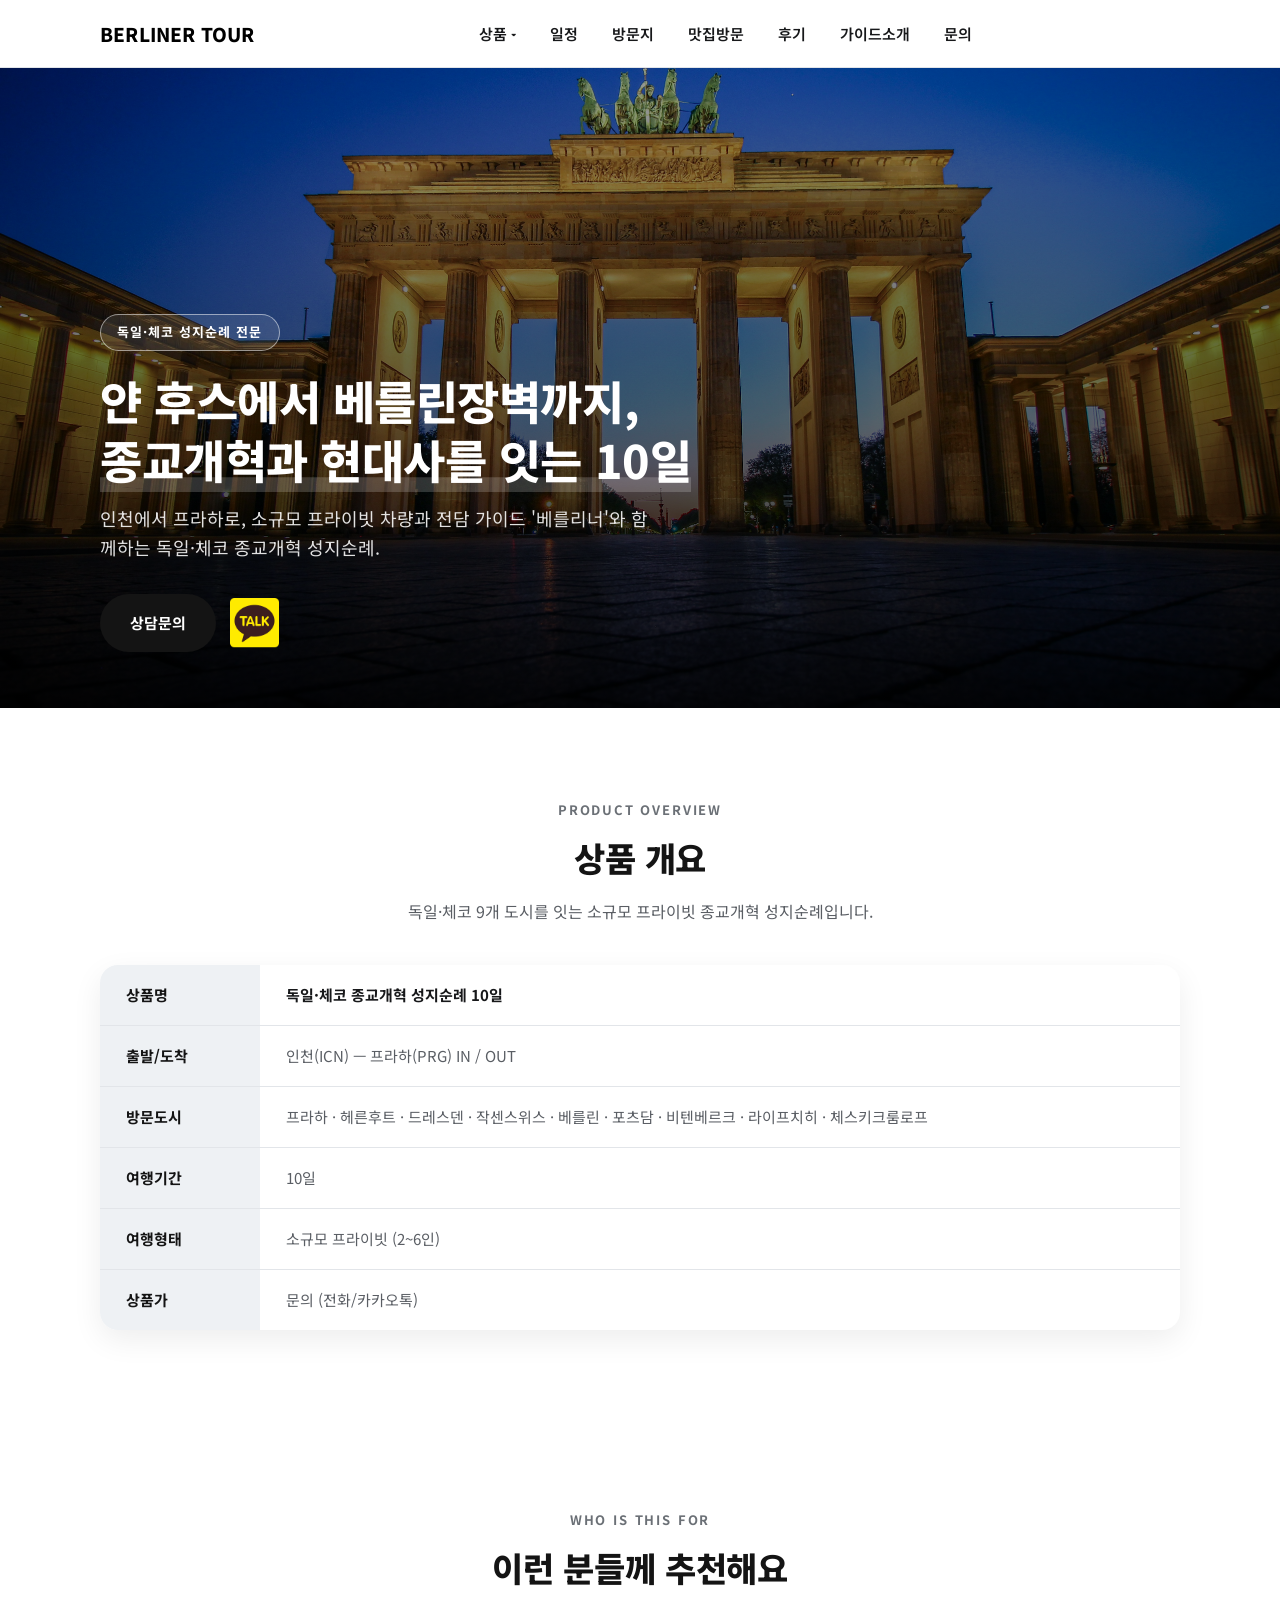
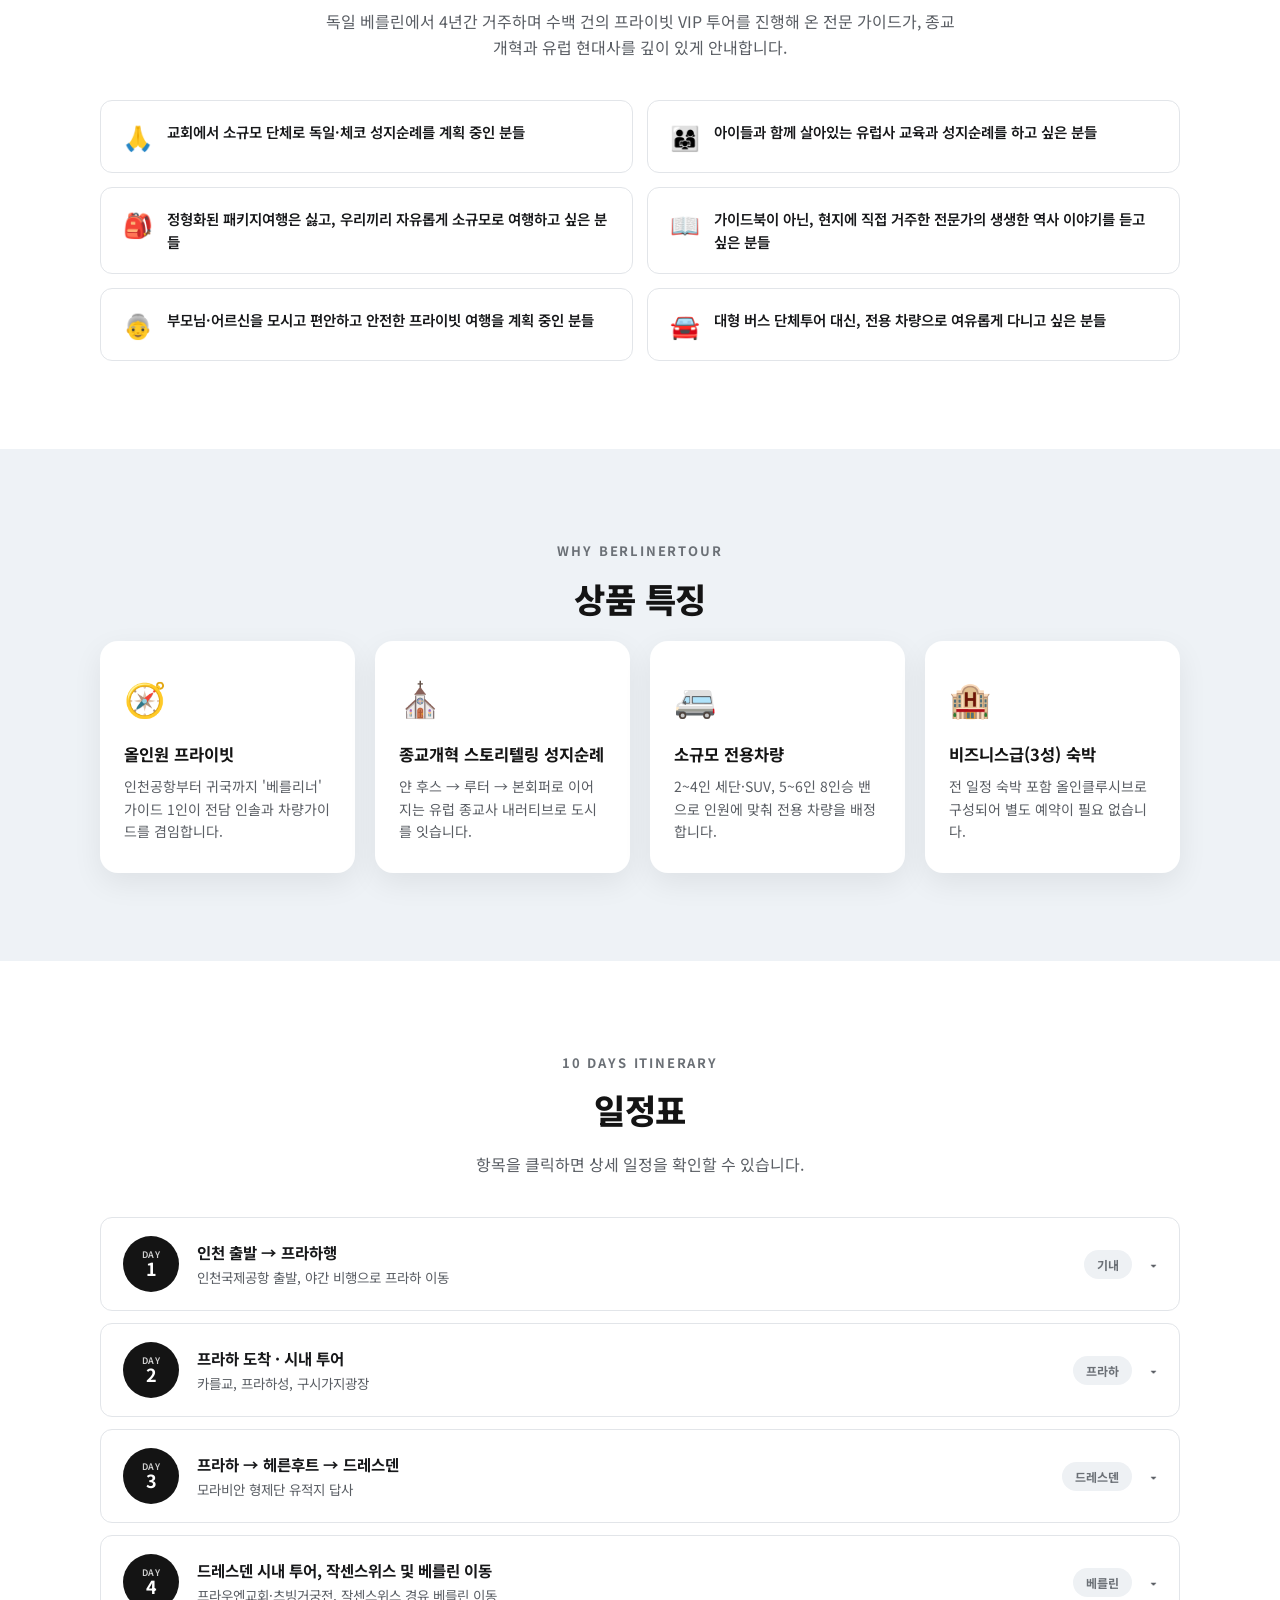
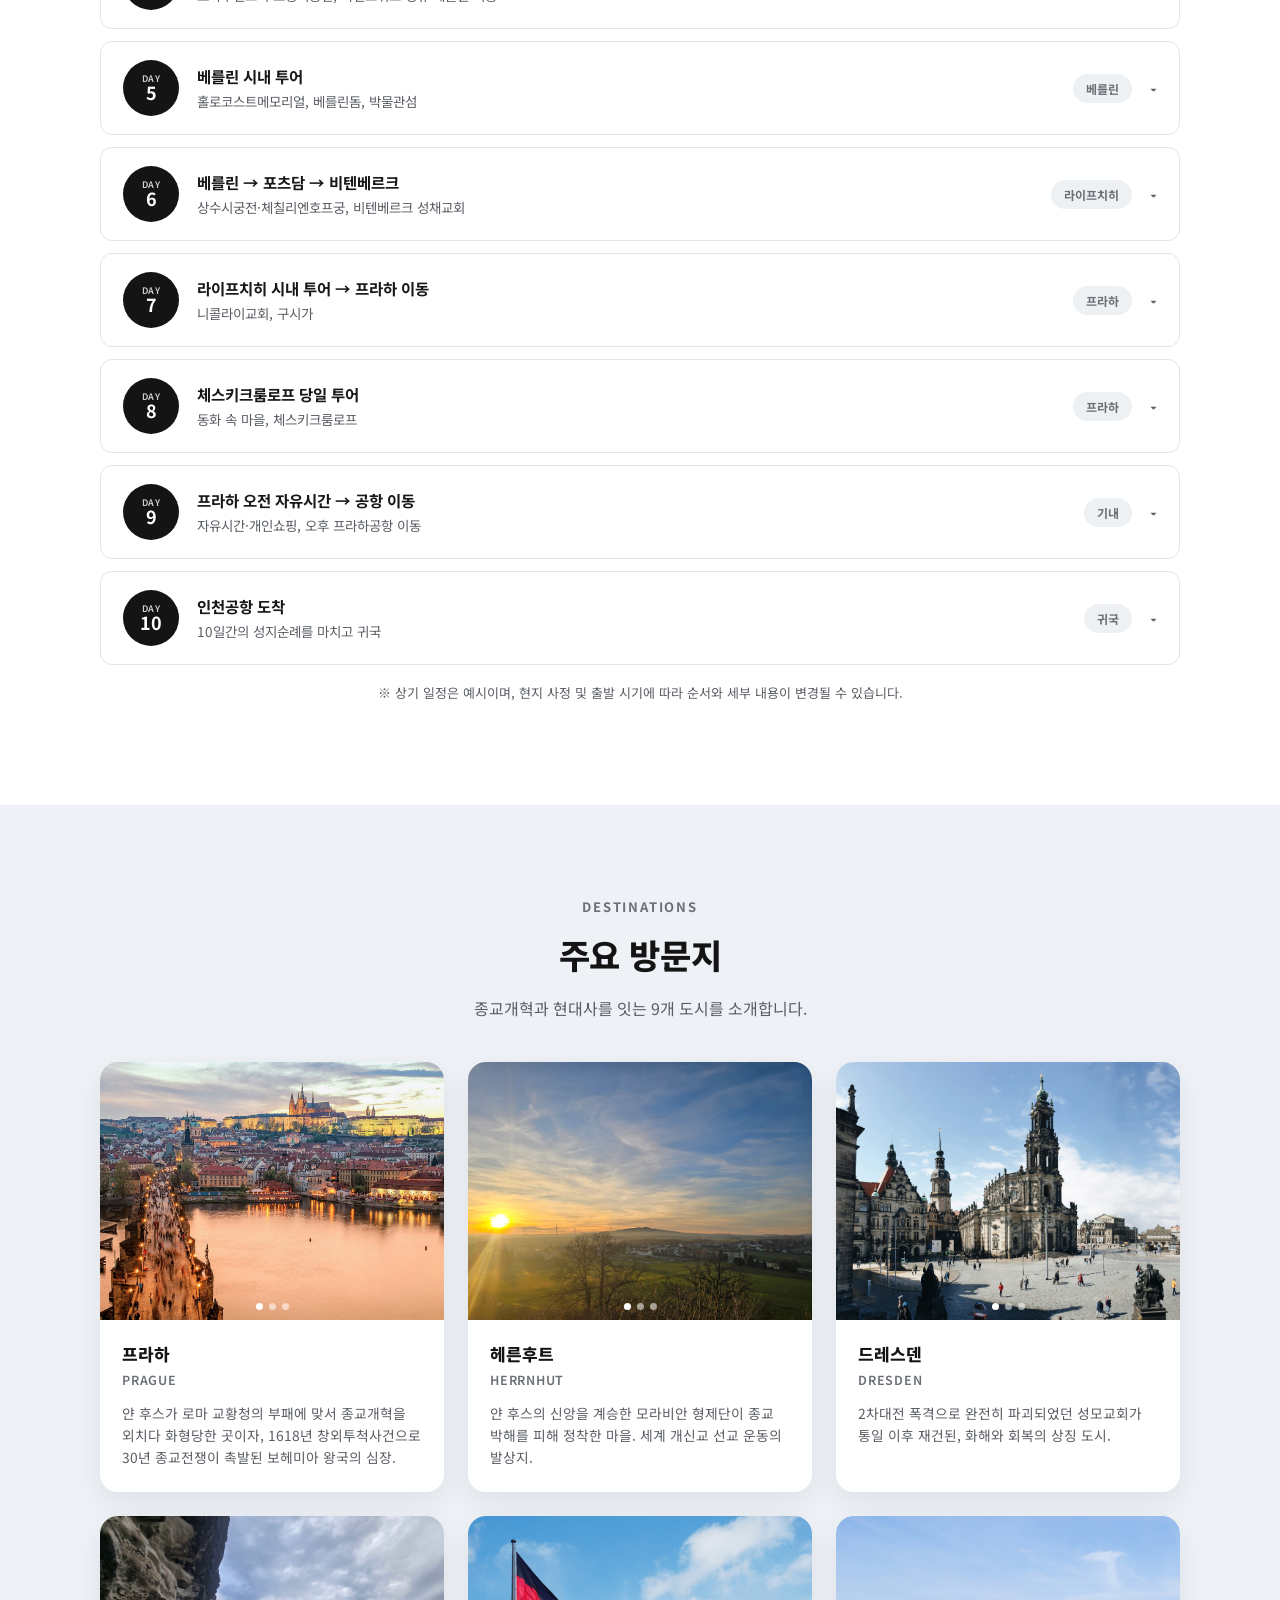
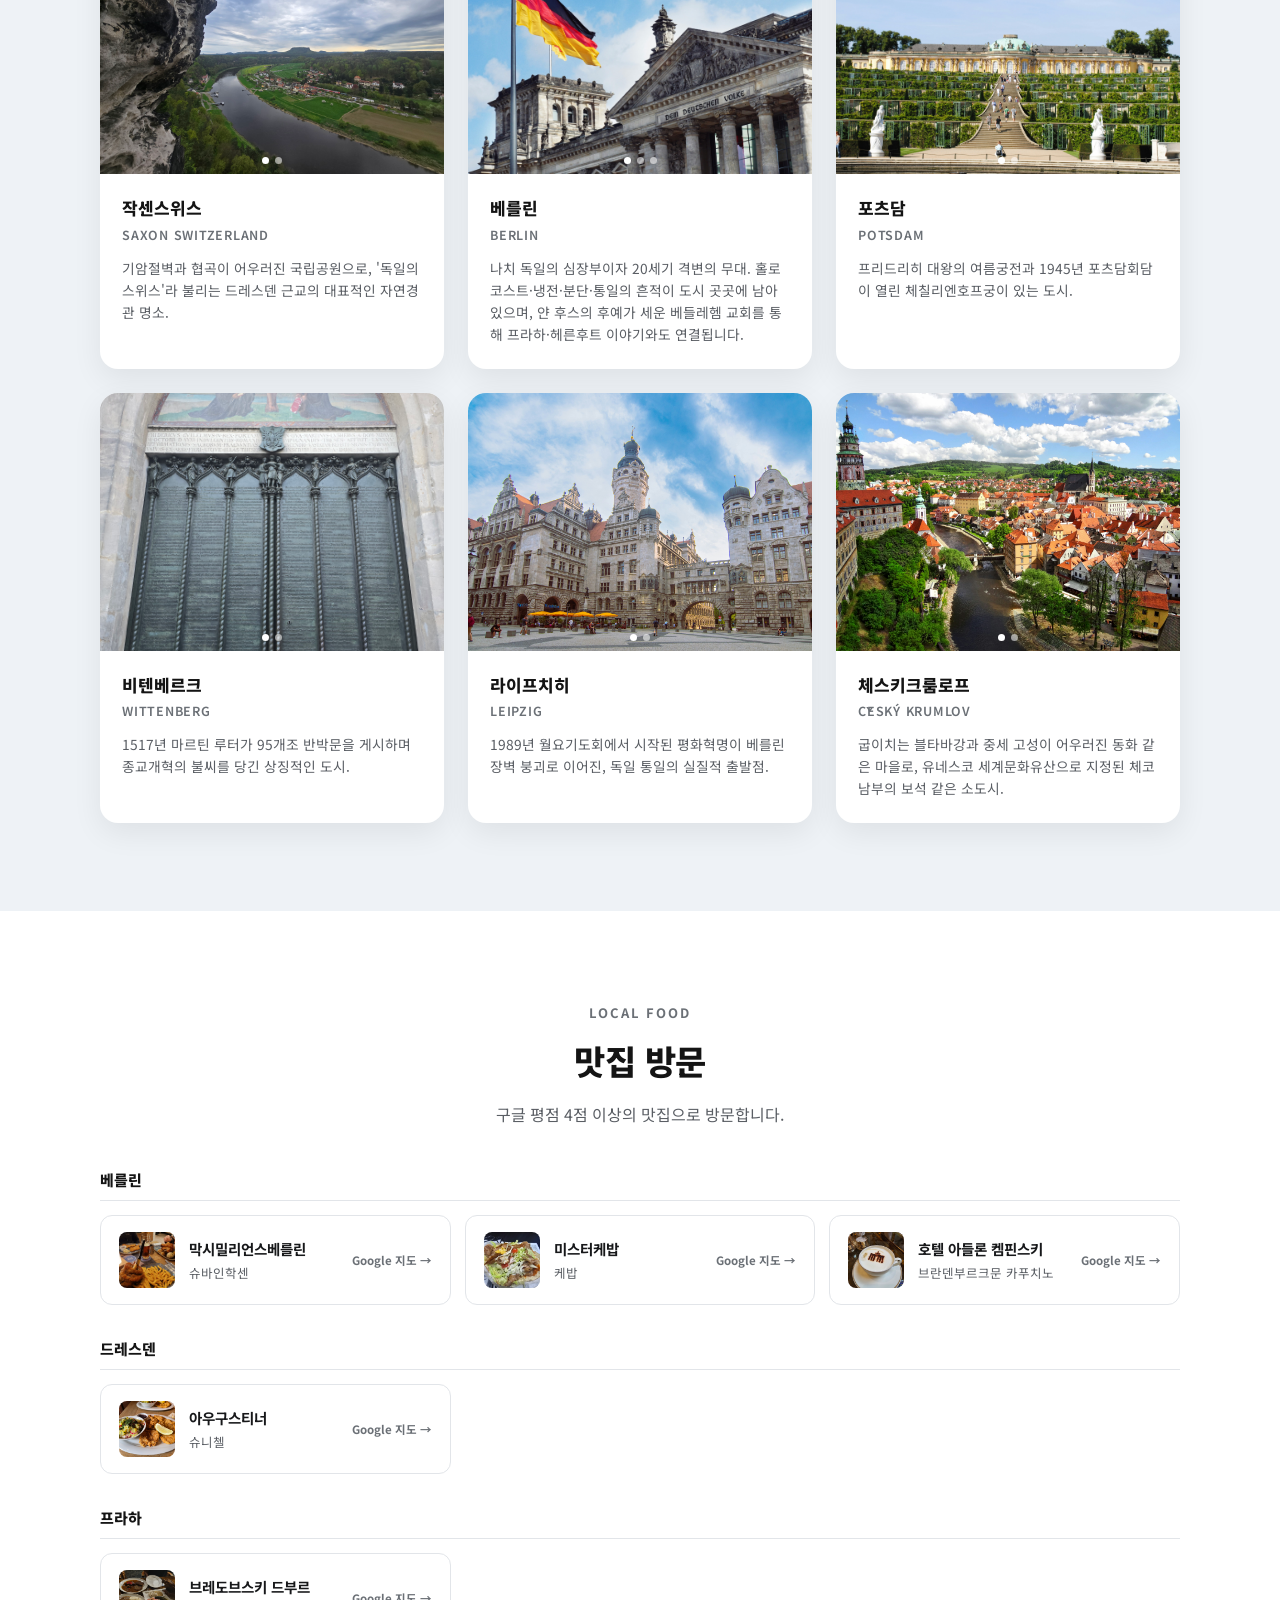
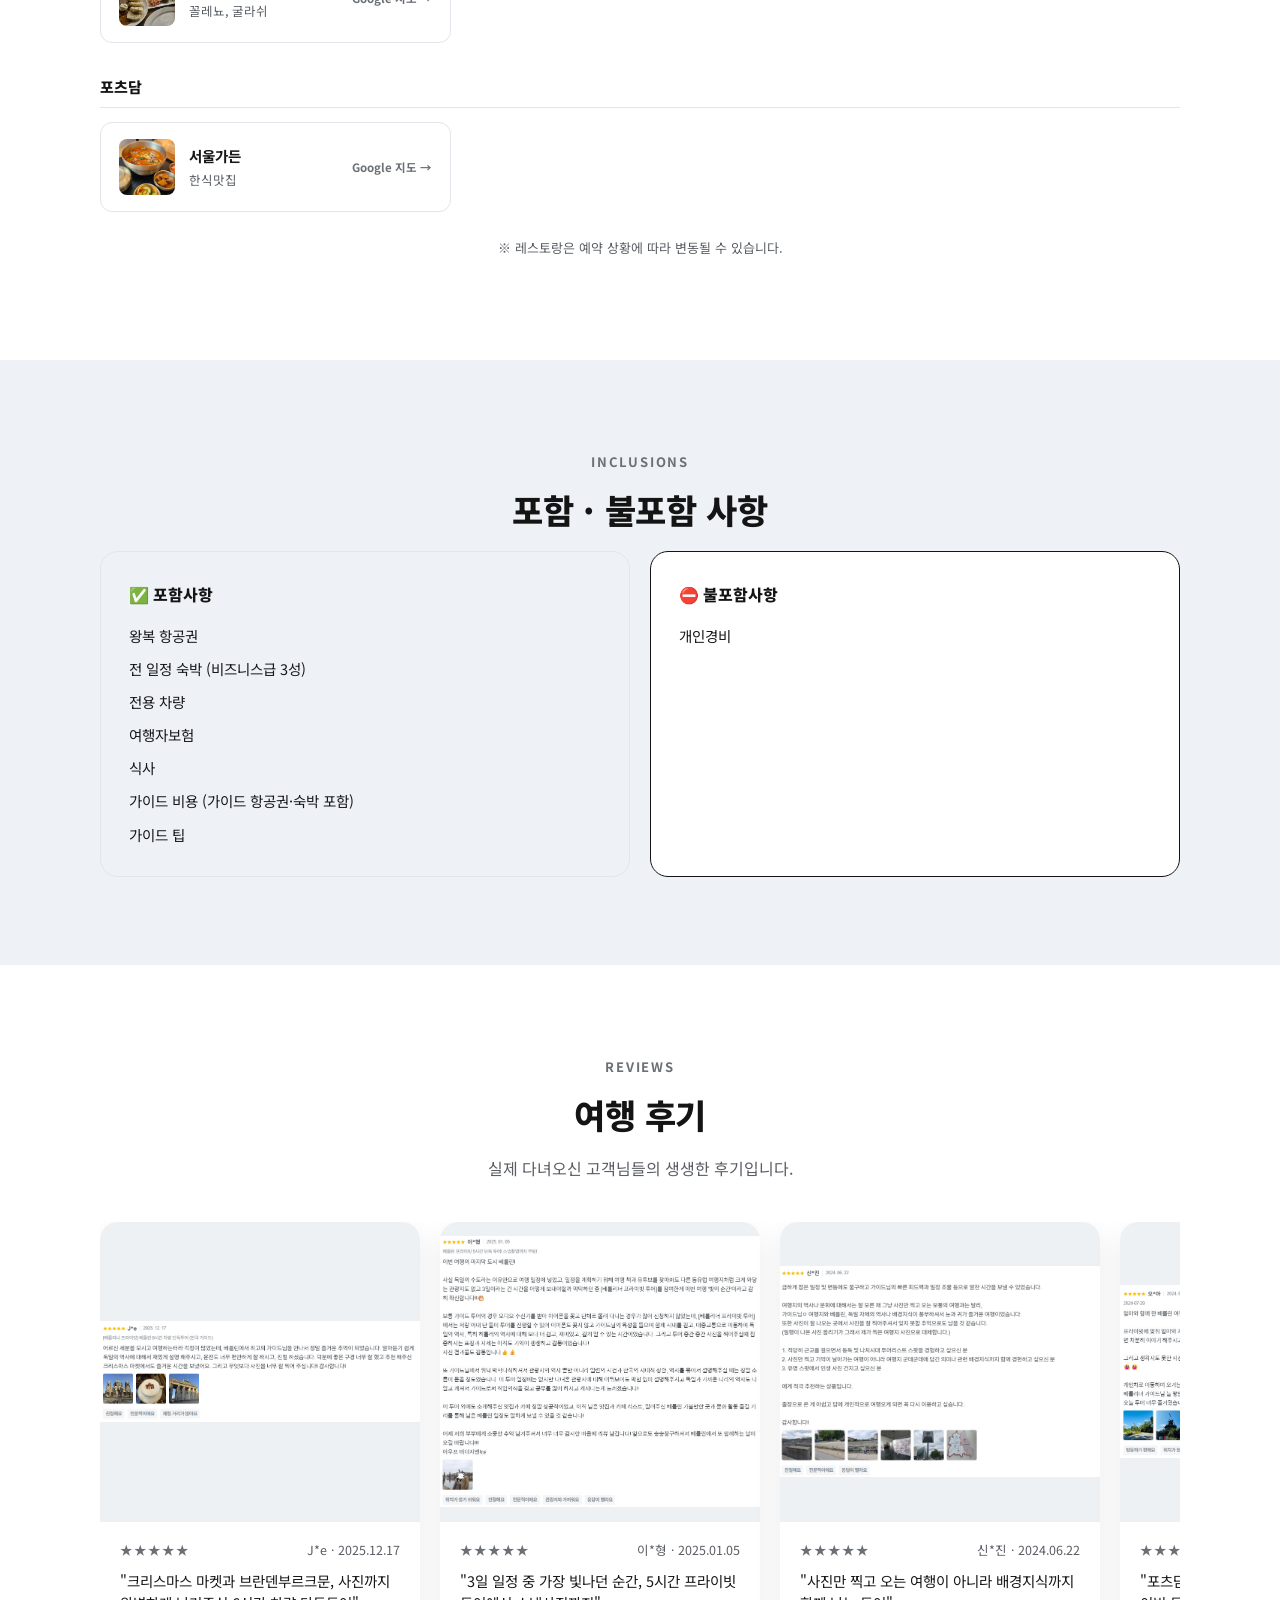
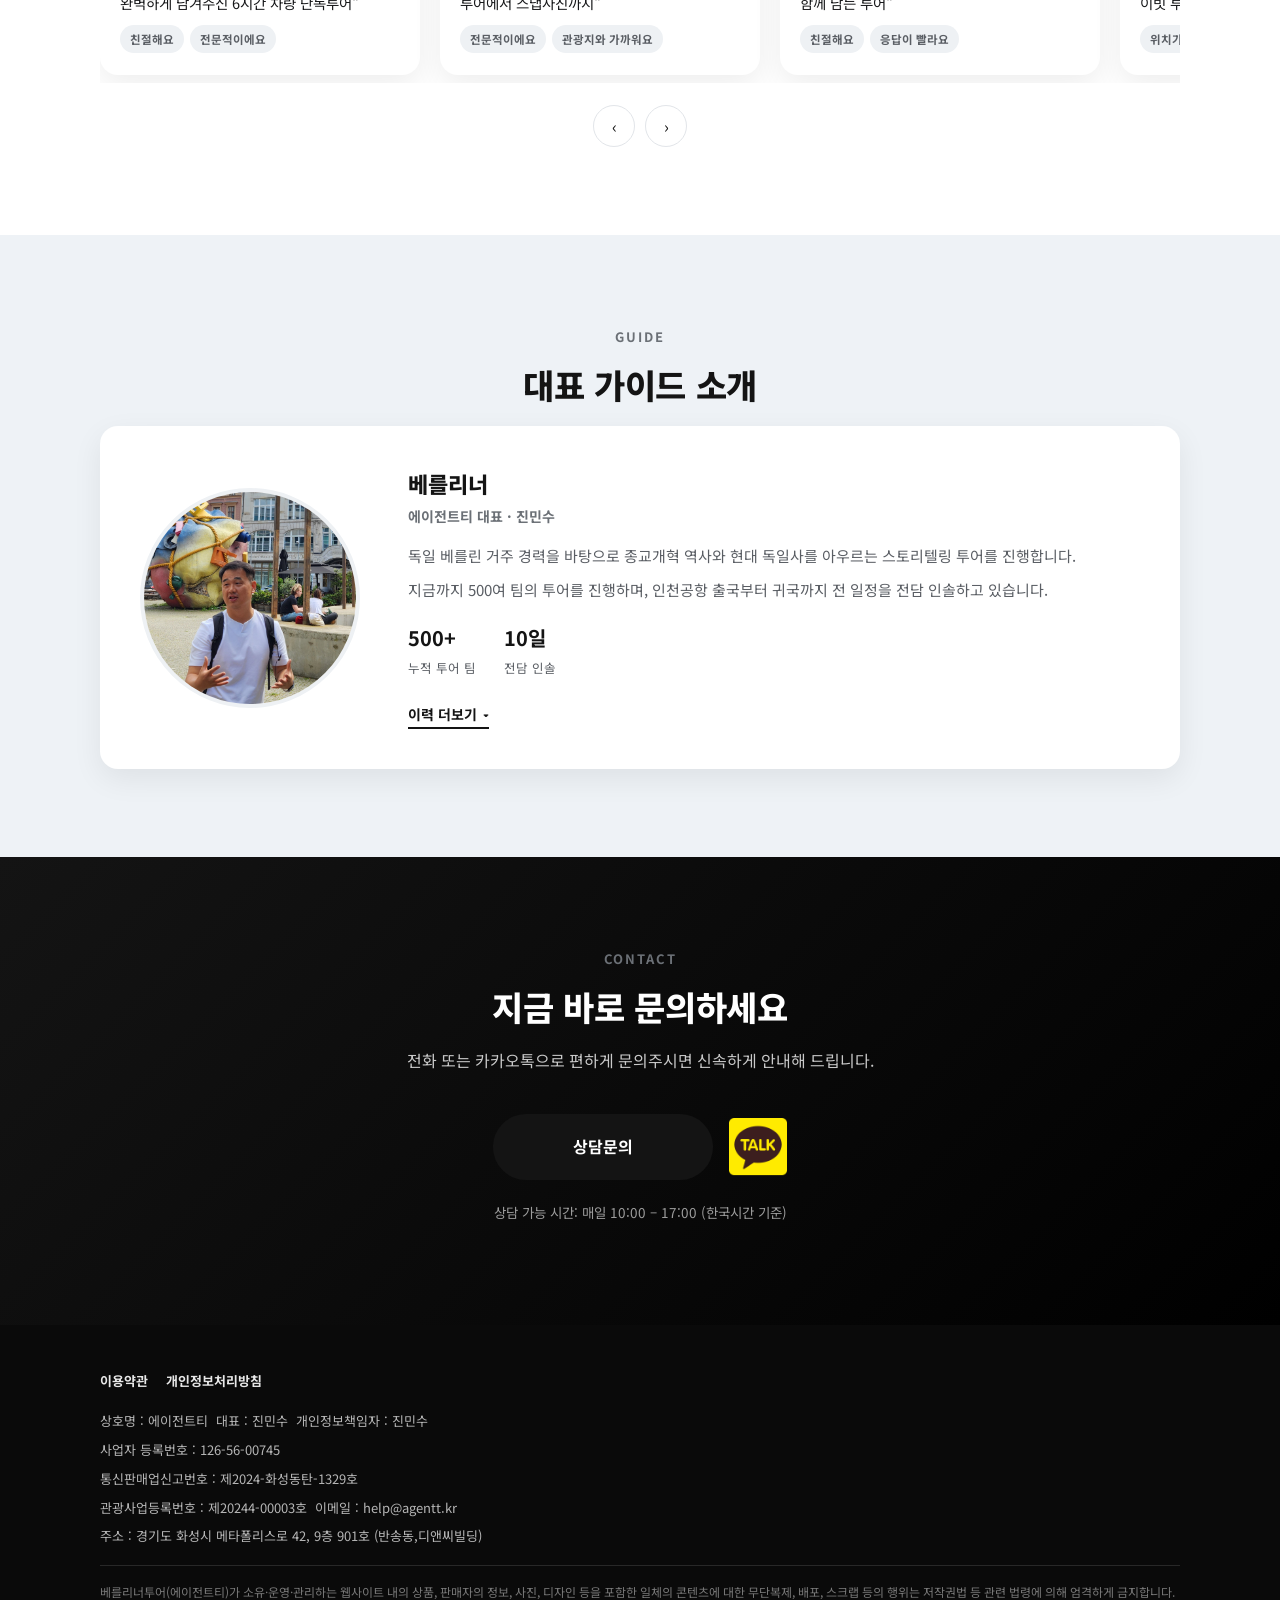
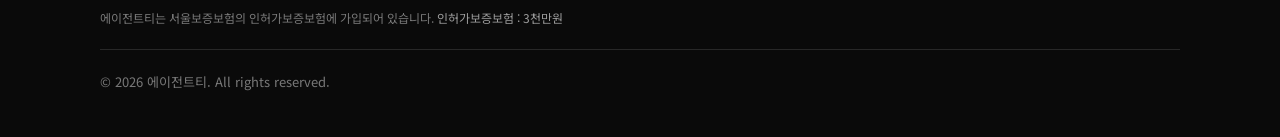
==== commit 3f1573d6: "네이버 서치어드바이저 소유확인 메타태그 추가 Co-Authored-By: Claude Sonnet 5 <noreply@anthropic.com> Claude-Session: htt" ====
--- a/products/germany-czech/index.html
+++ b/products/germany-czech/index.html
@@ -3,6 +3,7 @@
 <head>
 <meta charset="UTF-8">
 <meta name="viewport" content="width=device-width, initial-scale=1.0">
+<meta name="naver-site-verification" content="f95f366794834f6e3ee52d83ea23f26d4721cbb2">
 <title>베를리너투어 | 독일·체코 종교개혁 성지순례 10일</title>
 <meta name="description" content="얀 후스에서 베를린장벽까지, 종교개혁과 현대사를 잇는 10일. 프라하·헤른후트·드레스덴·베를린·포츠담·비텐베르크·라이프치히를 도는 소규모 프라이빗 성지순례, 베를리너투어.">
 <link rel="canonical" href="https://berliner.agentt.kr/products/germany-czech/">
